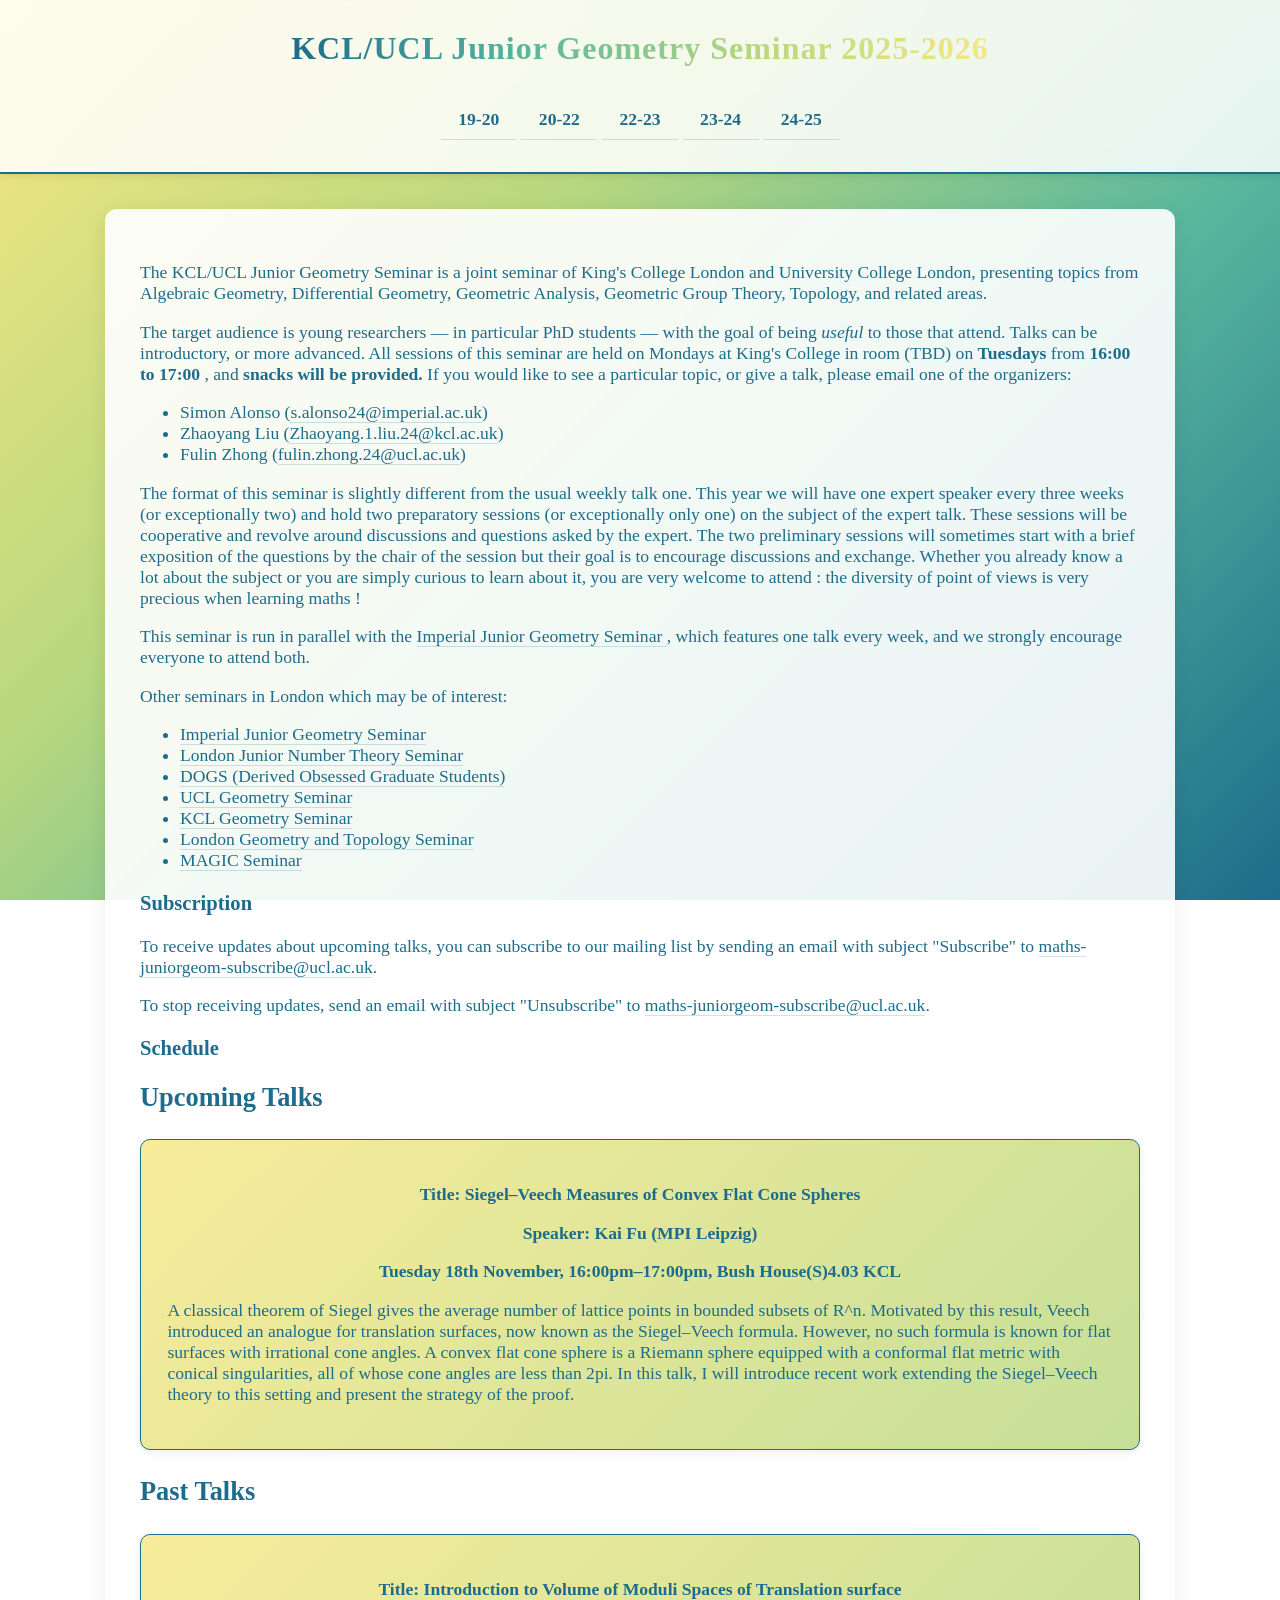
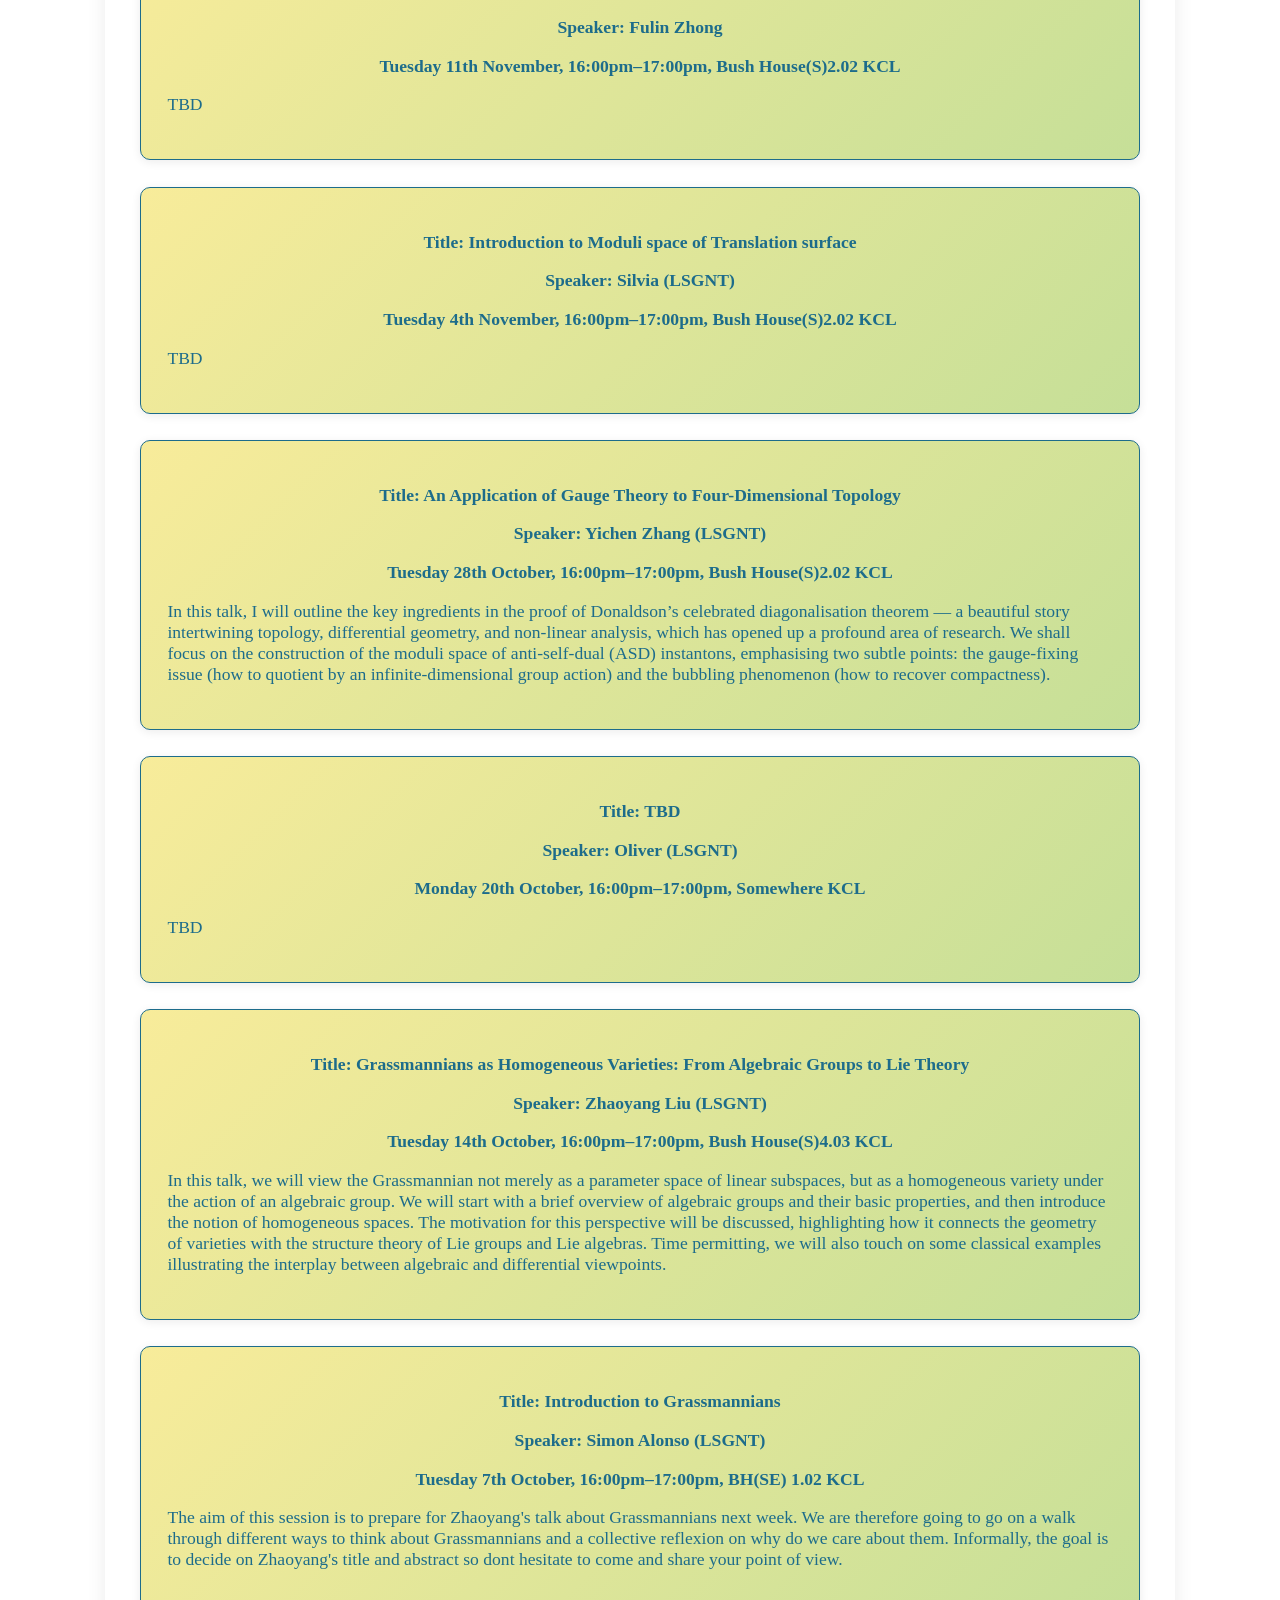
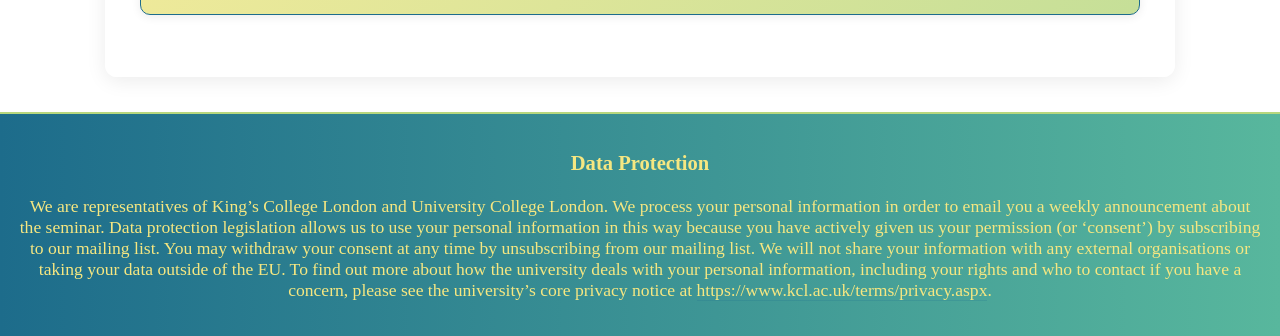
==== index.html @ ece6ecf5 "Update index.html" ====
<!DOCTYPE html>
<html>
<head>
  <title>KCL/UCL Junior Geometry Seminar 2025-2026</title>
  <meta charset="utf-8">
  <meta name="viewport" content="width=device-width, initial-scale=1">

  <!-- SEO 关键字 -->
  <meta name="description" content="The KCL/UCL Junior Geometry Seminar 2025-2026 is a joint seminar in London focusing on Algebraic Geometry, Differential Geometry, Geometric Analysis, Group Theory, and Topology.">
  <meta name="keywords" content="KCL,UCL,Junior Geometry Seminar,London,Algebraic Geometry,Differential Geometry,Topology,Mathematics,PhD,2025,2026">
  <meta name="author" content="KCL and UCL Junior Geometry Seminar Organizers">

  <link rel="stylesheet" href="style.css?v=8">
</head>

<head>
    <!-- Google 网站验证 -->
    <meta name="google-site-verification" content="J1nhOkC9DAqdv5bhH0oC-jW_ufuBzz7NP8q1tzEpN80" />

    <!-- 网页标题 -->
    <title>KCL/UCL Junior Geometry</title>

    <!-- 网页编码和适配设置 -->
    <meta charset="utf-8">
    <meta name="viewport" content="width=device-width, initial-scale=1">

    <!-- 样式文件 -->
    <link rel="stylesheet" href="style.css?v=8">
</head>

<body>
    <!-- 顶部导航栏 -->
    <div class="header-bar">
        <!-- 标题 -->
        <div class="header-bar-left">
            <h1>KCL/UCL Junior Geometry Seminar 2025-2026</h1>
        </div>

        <!-- 顶部菜单 -->
        <nav class="header-bar-right">
            <ul>
                <li><a href="archived/archive19_20.html">19-20</a></li>
                <li><a href="archived/archive20_21.html">20-22</a></li>
                <li><a href="archived/archive22_23.html">22-23</a></li>
                <li><a href="archived/archive23_24/index.html">23-24</a></li>
                <li><a href="https://ucl-junior-geometry.github.io/">24-25</a></li>
            </ul>
        </nav>
    </div>

    <!-- 主体内容 -->
    <div class="main-content">

        <!-- 介绍文字 -->
        <p>The KCL/UCL Junior Geometry Seminar is a joint seminar of King's
        College London and University College London, presenting topics from
        Algebraic Geometry, Differential Geometry, Geometric Analysis, Geometric
        Group Theory, Topology, and related areas.</p>
        
        <p>The target audience is young researchers — in particular PhD
        students — with the goal of being <i>useful</i> to those that attend.
        Talks can be introductory, or more advanced. 
        All sessions of this seminar are held on Mondays at King's College in room (TBD) 
        on <b>Tuesdays</b> from <b>16:00 to 17:00 </b> , and <b>snacks will be provided.</b>
        If you would like to see a particular topic, or
        give a talk, please email one of the organizers:</p>
        
        <!-- 组织者联系方式 -->
        <ul>
            <li>Simon Alonso
                (<a href="mailto:s.alonso24@imperial.ac.uk">s.alonso24@imperial.ac.uk</a>)</li>
            <li>Zhaoyang Liu
                (<a href="mailto:Zhaoyang.1.liu.24@kcl.ac.uk">Zhaoyang.1.liu.24@kcl.ac.uk</a>)</li>
            <li>Fulin Zhong
                (<a href="mailto:fulin.zhong.24@ucl.ac.uk">fulin.zhong.24@ucl.ac.uk</a>)</li>
        </ul>
        
        <!-- Seminar 格式介绍 -->
        <p>
            The format of this seminar is slightly different from the usual weekly talk one. 
            This year we will have one expert speaker every three weeks (or exceptionally two) 
            and hold two preparatory sessions (or exceptionally only one) on the subject of the expert talk.
            These sessions will be cooperative and revolve around discussions and questions asked by the expert. 
            The two preliminary sessions will sometimes start with a brief exposition of the questions by the chair of the session 
            but their goal is to encourage discussions and exchange. 
            Whether you already know a lot about the subject or you are simply curious to learn about it, 
            you are very welcome to attend : the diversity of point of views is very precious when learning maths !
        </p>
        
        <!-- 与 Imperial JGS 平行举办 -->
        <p>
            This seminar is run in parallel with the 
            <a href="https://www.imperial.ac.uk/geometry/seminars/junior-geometry-seminar" target="_blank">
                Imperial Junior Geometry Seminar
            </a>, which features one talk every week, 
            and we strongly encourage everyone to attend both.
        </p>

        <!-- 伦敦其他相关 seminar 列表 -->
        <p>Other seminars in London which may be of interest:</p>
        <ul>
            <li><a href="https://www.imperial.ac.uk/geometry/seminars/junior-geometry-seminar" target="_blank">
                Imperial Junior Geometry Seminar</a></li>
            <li><a href="https://sites.google.com/view/juniornumbertheory2425/home" target="_blank">
                London Junior Number Theory Seminar</a></li>
            <li><a href="https://dogs-seminar.github.io/" target="_blank">
                DOGS (Derived Obsessed Graduate Students)</a></li>
            <li><a href="https://www.homepages.ucl.ac.uk/~ucahoan/geometry.html" target="_blank">
                UCL Geometry Seminar</a></li>
            <li><a href="https://kcl-geometry-seminar.github.io/" target="_blank">
                KCL Geometry Seminar</a></li>
            <li><a href="http://geometry.ma.ic.ac.uk/seminar/" target="_blank">
                London Geometry and Topology Seminar</a></li>
            <li><a href="https://www.imperial.ac.uk/geometry/seminars/magic-seminar/" target="_blank">
                MAGIC Seminar</a></li>
        </ul>

        <!-- 订阅功能 -->
        <h3>Subscription</h3>
        <p>To receive updates about upcoming talks, you can subscribe to our
        mailing list by sending an email with subject "Subscribe" to
        <a href="mailto:maths-juniorgeom-subscribe@ucl.ac.uk">maths-juniorgeom-subscribe@ucl.ac.uk</a>.</p>

        <p>To stop receiving updates, send an email with subject "Unsubscribe"
        to <a href="mailto:maths-juniorgeom-subscribe@ucl.ac.uk">maths-juniorgeom-subscribe@ucl.ac.uk</a>.</p>

        <!-- 讲座安排 -->
        <h3>Schedule</h3>

        <h2>Upcoming Talks</h2>
        <ul class="schedule-list">
           <li>
                <p class="schedule-info">Title: Siegel–Veech Measures of Convex Flat Cone Spheres </p>
                <p class="schedule-info">Speaker: Kai Fu  (MPI Leipzig)</p>
                <p class="schedule-info">Tuesday 18th November, 16:00pm–17:00pm,
                    Bush House(S)4.03 KCL</p>
                <p class="schedule-abstract">A classical theorem of Siegel gives the average number of lattice points in bounded subsets of R^n. Motivated by this result, Veech introduced an analogue for translation surfaces, now known as the Siegel–Veech formula. However, no such formula is known for flat surfaces with irrational cone angles.
A convex flat cone sphere is a Riemann sphere equipped with a conformal flat metric with conical singularities, all of whose cone angles are less than 2pi. In this talk, I will introduce recent work extending the Siegel–Veech theory to this setting and present the strategy of the proof.</p>
            </li>
        </ul>

        <h2>Past Talks</h2>
        <ul class="schedule-list">
          <li>
                <p class="schedule-info">Title: Introduction to Volume of Moduli Spaces of Translation surface </p>
                <p class="schedule-info">Speaker: Fulin Zhong  </p>
                <p class="schedule-info">Tuesday 11th November, 16:00pm–17:00pm,
                    Bush House(S)2.02 KCL</p>
                <p class="schedule-abstract">TBD</p>
            </li>
           <li>
                <p class="schedule-info">Title: Introduction to Moduli space of Translation surface </p>
                <p class="schedule-info">Speaker: Silvia  (LSGNT)</p>
                <p class="schedule-info">Tuesday 4th November, 16:00pm–17:00pm,
                    Bush House(S)2.02 KCL</p>
                <p class="schedule-abstract">TBD</p>
            </li>
            <li>
                <p class="schedule-info">Title: An Application of Gauge Theory to Four-Dimensional Topology </p>
                <p class="schedule-info">Speaker: Yichen Zhang  (LSGNT)</p>
                <p class="schedule-info">Tuesday 28th October, 16:00pm–17:00pm,
                    Bush House(S)2.02 KCL</p>
                <p class="schedule-abstract">In this talk, I will outline the key ingredients in the proof of Donaldson’s celebrated diagonalisation theorem — a beautiful story intertwining topology, differential geometry, and non-linear analysis, which has opened up a profound area of research. We shall focus on the construction of the moduli space of anti-self-dual (ASD) instantons, emphasising two subtle points: the gauge-fixing issue (how to quotient by an infinite-dimensional group action) and the bubbling phenomenon (how to recover compactness).
</p>
            </li>
          <li>
                <p class="schedule-info">Title: TBD </p>
                <p class="schedule-info">Speaker: Oliver  (LSGNT)</p>
                <p class="schedule-info">Monday 20th October, 16:00pm–17:00pm,
                    Somewhere KCL</p>
                <p class="schedule-abstract">TBD</p>
            </li>
            <li>
                <p class="schedule-info">Title: Grassmannians as Homogeneous Varieties: From Algebraic Groups to Lie Theory </p>
                <p class="schedule-info">Speaker: Zhaoyang Liu  (LSGNT)</p>
                <p class="schedule-info">Tuesday 14th October, 16:00pm–17:00pm,
                    Bush House(S)4.03 KCL</p>
                <p class="schedule-abstract">In this talk, we will view the Grassmannian not merely as a parameter space of linear subspaces, but as a homogeneous variety under the action of an algebraic group.
We will start with a brief overview of algebraic groups and their basic properties, and then introduce the notion of homogeneous spaces.
The motivation for this perspective will be discussed, highlighting how it connects the geometry of varieties with the structure theory of Lie groups and Lie algebras.
Time permitting, we will also touch on some classical examples illustrating the interplay between algebraic and differential viewpoints.</p>
            </li>
          <li>
                <p class="schedule-info">Title: Introduction to Grassmannians</p>
                <p class="schedule-info">Speaker: Simon Alonso  (LSGNT)</p>
                <p class="schedule-info">Tuesday 7th October, 16:00pm–17:00pm,
                    BH(SE) 1.02 KCL</p>
                <p class="schedule-abstract">The aim of this session is to prepare for Zhaoyang's talk about Grassmannians next week. We are therefore going to go on a walk through different ways to think about Grassmannians and a collective reflexion on why do we care about them. Informally, the goal is to decide on Zhaoyang's title and abstract so dont hesitate to come and share your point of view. </p>
            </li>
        </ul>
    </div>

    <!-- 页脚：数据保护说明 -->
    <footer>
        <div class="footer-content">
            <h3>Data Protection</h3>
            <p>We are representatives of King’s College London and University
            College London. We process your personal information in order to email
            you a weekly announcement about the seminar. Data protection legislation
            allows us to use your personal information in this way because you have
            actively given us your permission (or ‘consent’) by subscribing to our
            mailing list. You may withdraw your consent at any time by
            unsubscribing from our mailing list. We will not share your information
            with any external organisations or taking your data outside of the EU.
            To find out more about how the university deals with your personal
            information, including your rights and who to contact if you have a
            concern, please see the university’s core privacy notice at
            <a href="https://www.kcl.ac.uk/terms/privacy.aspx">https://www.kcl.ac.uk/terms/privacy.aspx</a>.</p>
        </div>
    </footer>
</body>
</html>
---- style.css ----
/* 全局 */
body {
    margin: 0;
    color: #1d6c8b; /* 深蓝文字 */
    background: linear-gradient(135deg, #f6e781 0%, #b7d77e 35%, #58b79d 65%, #1d6c8b 100%);
    font-size: 1.1rem;
    font-family: "Helvetica Neue", "Segoe UI", "Georgia", serif;

    background-attachment: fixed; /* 固定渐变背景，像艺术画布 */
}

/* 链接：深蓝 → 青绿 hover */
a {
    color: #1d6c8b;
    text-decoration: none;  
    border-bottom: 1px solid rgba(29,108,139,0.2); /* 默认淡淡的下划线 */
    transition: color 0.3s ease, border-bottom-color 0.3s ease;
}

a:hover {
    color: #58b79d;
    border-bottom-color: #58b79d; /* hover 时变成明显的青绿色 */
}

a:active {
    color: #f6e781;
    border-bottom-color: #f6e781; /* 点击时金黄色 */
}


/* 顶部导航栏 */
.header-bar {
    background: rgba(255, 255, 255, 0.85);
    backdrop-filter: blur(10px);
    border-bottom: 2px solid #1d6c8b;
    padding: 0.8em 1em;
    box-shadow: 0 2px 8px rgba(0,0,0,0.08);

    display: flex;
    flex-direction: column;  /* 纵向排列 */
    align-items: center;     /* 居中 */
}


.header-bar-left h1 {
    font-family: "Garamond", "Georgia", serif;
    font-size: 2rem;
    font-weight: 700;
    margin: 0.5em 0;
    background: linear-gradient(90deg, #1d6c8b, #58b79d, #b7d77e, #f6e781);
    -webkit-background-clip: text;
    -webkit-text-fill-color: transparent;
    text-align: center;
    letter-spacing: 1px;
}

/* 顶部菜单 */
.header-bar-right > ul {
    text-align: center;
    padding-left: 0;
    margin: 1em;
}

.header-bar-right > ul > li {
    display: inline-block;
}

.header-bar-right > ul > li > a {
    font-size: 1.1rem;
    font-weight: 600;
    display: inline-block;
    padding: 0.5em 1em;
    color: #1d6c8b;
    transition: all 0.3s ease;
}

.header-bar-right > ul > li > a:hover {
    color: #58b79d;
    transform: translateY(-2px);
}

.header-bar-right > ul > li > a:active {
    color: #f6e781;
}

/* 主体内容 */
.main-content {
    padding: 2em;
    background: rgba(255, 255, 255, 0.9);
    border-radius: 12px;
    box-shadow: 0 4px 20px rgba(0,0,0,0.08);
    max-width: 1000px;
    margin: 2em auto;
}

.main-content h2, .main-content h3 {
    color: #1d6c8b;
    font-family: "Garamond", "Georgia", serif;
}

/* 日程列表 */
.schedule-list {
    padding: 0;
}

.schedule-list li {
    list-style: none;
    background: linear-gradient(135deg, #f6e781cc, #b7d77ecc);
    border: 1px solid #1d6c8b;
    border-radius: 10px;
    padding: 1.5em;
    margin: 1.5em 0;
    box-shadow: 0 2px 10px rgba(0,0,0,0.08);
    transition: transform 0.25s ease, box-shadow 0.25s ease;
}

.schedule-list li:hover {
    transform: translateY(-4px);
    box-shadow: 0 4px 20px rgba(0,0,0,0.15);
}

.schedule-info {
    margin-bottom: 0.6em;
    text-align: center;
    font-weight: bold;
    color: #1d6c8b;
}

/* 页脚 */
footer {
    background: linear-gradient(90deg, #1d6c8b, #58b79d);
    color: #f6e781;
    border-top: 2px solid #b7d77e;
    padding: 1em;
    margin-top: 2em;
    text-align: center;
}

footer a {
    color: #f6e781;
}

footer a:hover {
    color: #b7d77e;
}
---- style.css ----
/* 全局 */
body {
    margin: 0;
    color: #1d6c8b; /* 深蓝文字 */
    background: linear-gradient(135deg, #f6e781 0%, #b7d77e 35%, #58b79d 65%, #1d6c8b 100%);
    font-size: 1.1rem;
    font-family: "Helvetica Neue", "Segoe UI", "Georgia", serif;

    background-attachment: fixed; /* 固定渐变背景，像艺术画布 */
}

/* 链接：深蓝 → 青绿 hover */
a {
    color: #1d6c8b;
    text-decoration: none;  
    border-bottom: 1px solid rgba(29,108,139,0.2); /* 默认淡淡的下划线 */
    transition: color 0.3s ease, border-bottom-color 0.3s ease;
}

a:hover {
    color: #58b79d;
    border-bottom-color: #58b79d; /* hover 时变成明显的青绿色 */
}

a:active {
    color: #f6e781;
    border-bottom-color: #f6e781; /* 点击时金黄色 */
}


/* 顶部导航栏 */
.header-bar {
    background: rgba(255, 255, 255, 0.85);
    backdrop-filter: blur(10px);
    border-bottom: 2px solid #1d6c8b;
    padding: 0.8em 1em;
    box-shadow: 0 2px 8px rgba(0,0,0,0.08);

    display: flex;
    flex-direction: column;  /* 纵向排列 */
    align-items: center;     /* 居中 */
}


.header-bar-left h1 {
    font-family: "Garamond", "Georgia", serif;
    font-size: 2rem;
    font-weight: 700;
    margin: 0.5em 0;
    background: linear-gradient(90deg, #1d6c8b, #58b79d, #b7d77e, #f6e781);
    -webkit-background-clip: text;
    -webkit-text-fill-color: transparent;
    text-align: center;
    letter-spacing: 1px;
}

/* 顶部菜单 */
.header-bar-right > ul {
    text-align: center;
    padding-left: 0;
    margin: 1em;
}

.header-bar-right > ul > li {
    display: inline-block;
}

.header-bar-right > ul > li > a {
    font-size: 1.1rem;
    font-weight: 600;
    display: inline-block;
    padding: 0.5em 1em;
    color: #1d6c8b;
    transition: all 0.3s ease;
}

.header-bar-right > ul > li > a:hover {
    color: #58b79d;
    transform: translateY(-2px);
}

.header-bar-right > ul > li > a:active {
    color: #f6e781;
}

/* 主体内容 */
.main-content {
    padding: 2em;
    background: rgba(255, 255, 255, 0.9);
    border-radius: 12px;
    box-shadow: 0 4px 20px rgba(0,0,0,0.08);
    max-width: 1000px;
    margin: 2em auto;
}

.main-content h2, .main-content h3 {
    color: #1d6c8b;
    font-family: "Garamond", "Georgia", serif;
}

/* 日程列表 */
.schedule-list {
    padding: 0;
}

.schedule-list li {
    list-style: none;
    background: linear-gradient(135deg, #f6e781cc, #b7d77ecc);
    border: 1px solid #1d6c8b;
    border-radius: 10px;
    padding: 1.5em;
    margin: 1.5em 0;
    box-shadow: 0 2px 10px rgba(0,0,0,0.08);
    transition: transform 0.25s ease, box-shadow 0.25s ease;
}

.schedule-list li:hover {
    transform: translateY(-4px);
    box-shadow: 0 4px 20px rgba(0,0,0,0.15);
}

.schedule-info {
    margin-bottom: 0.6em;
    text-align: center;
    font-weight: bold;
    color: #1d6c8b;
}

/* 页脚 */
footer {
    background: linear-gradient(90deg, #1d6c8b, #58b79d);
    color: #f6e781;
    border-top: 2px solid #b7d77e;
    padding: 1em;
    margin-top: 2em;
    text-align: center;
}

footer a {
    color: #f6e781;
}

footer a:hover {
    color: #b7d77e;
}
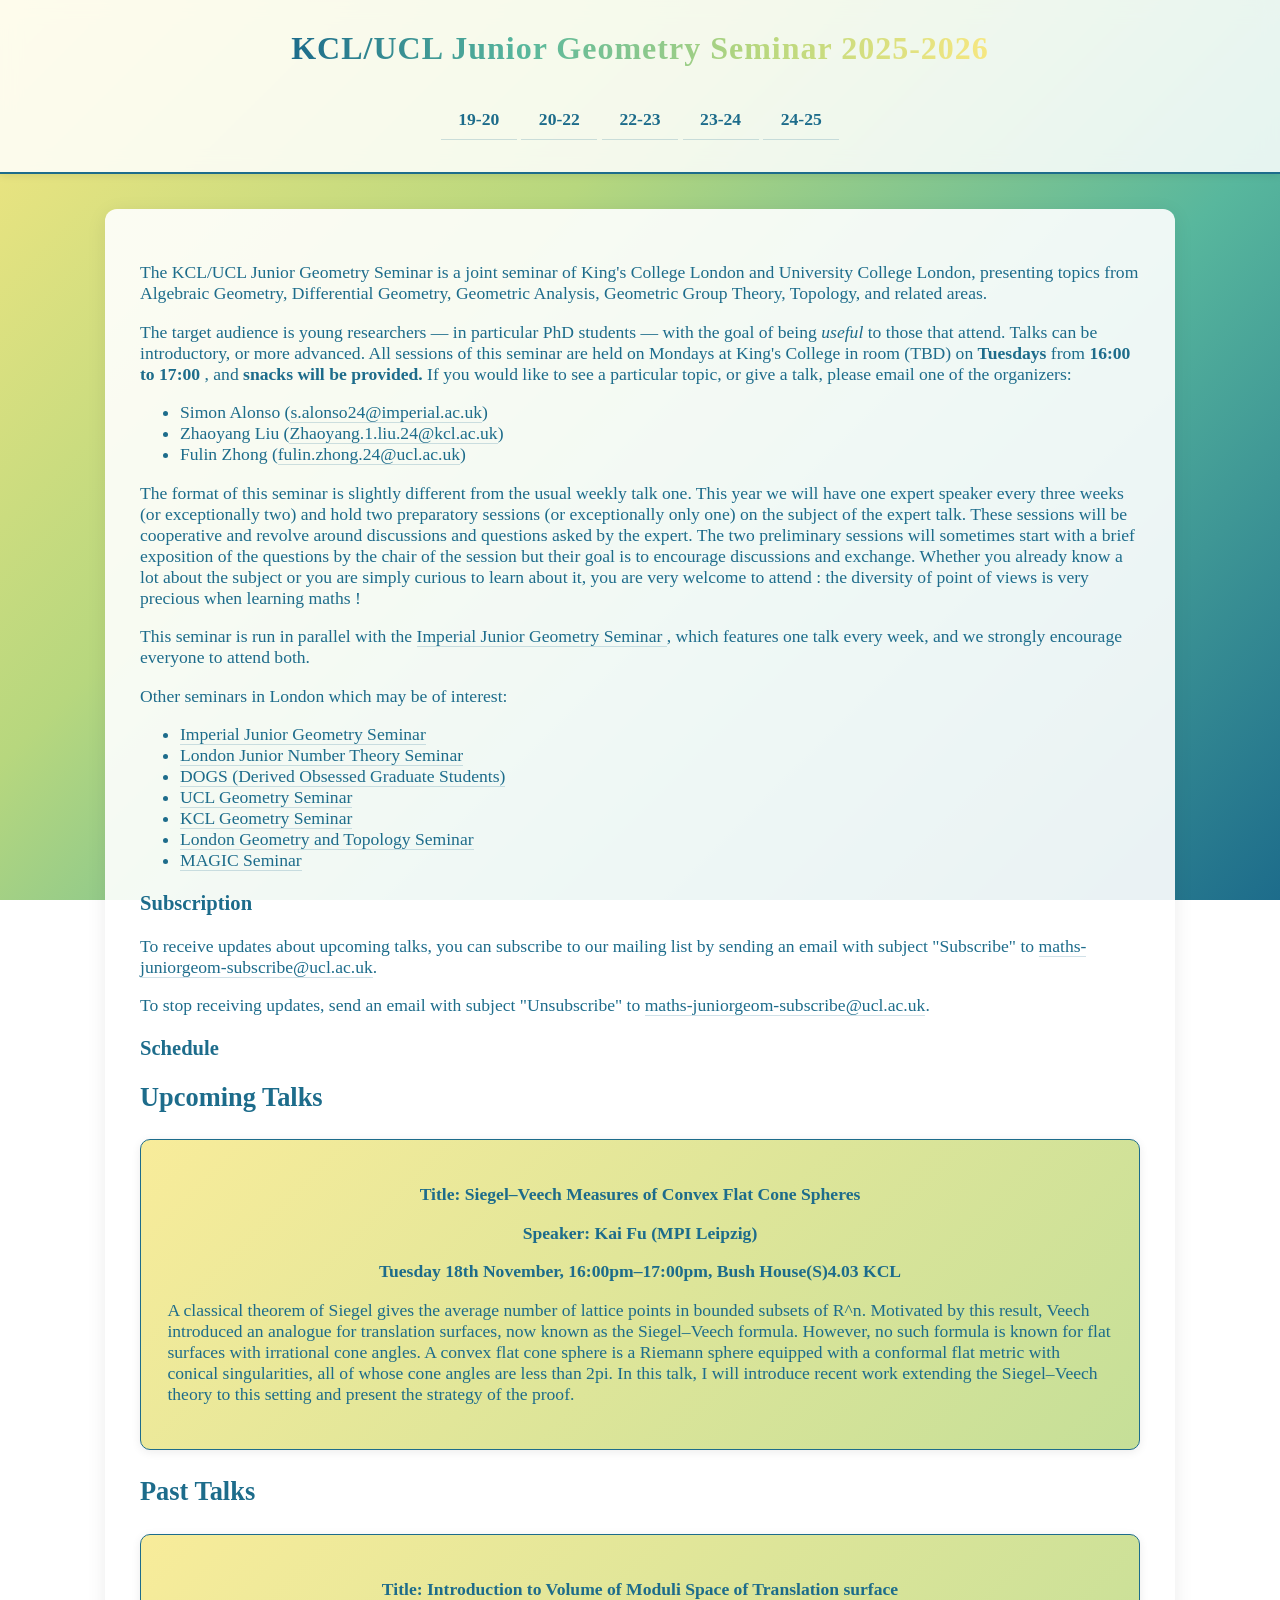
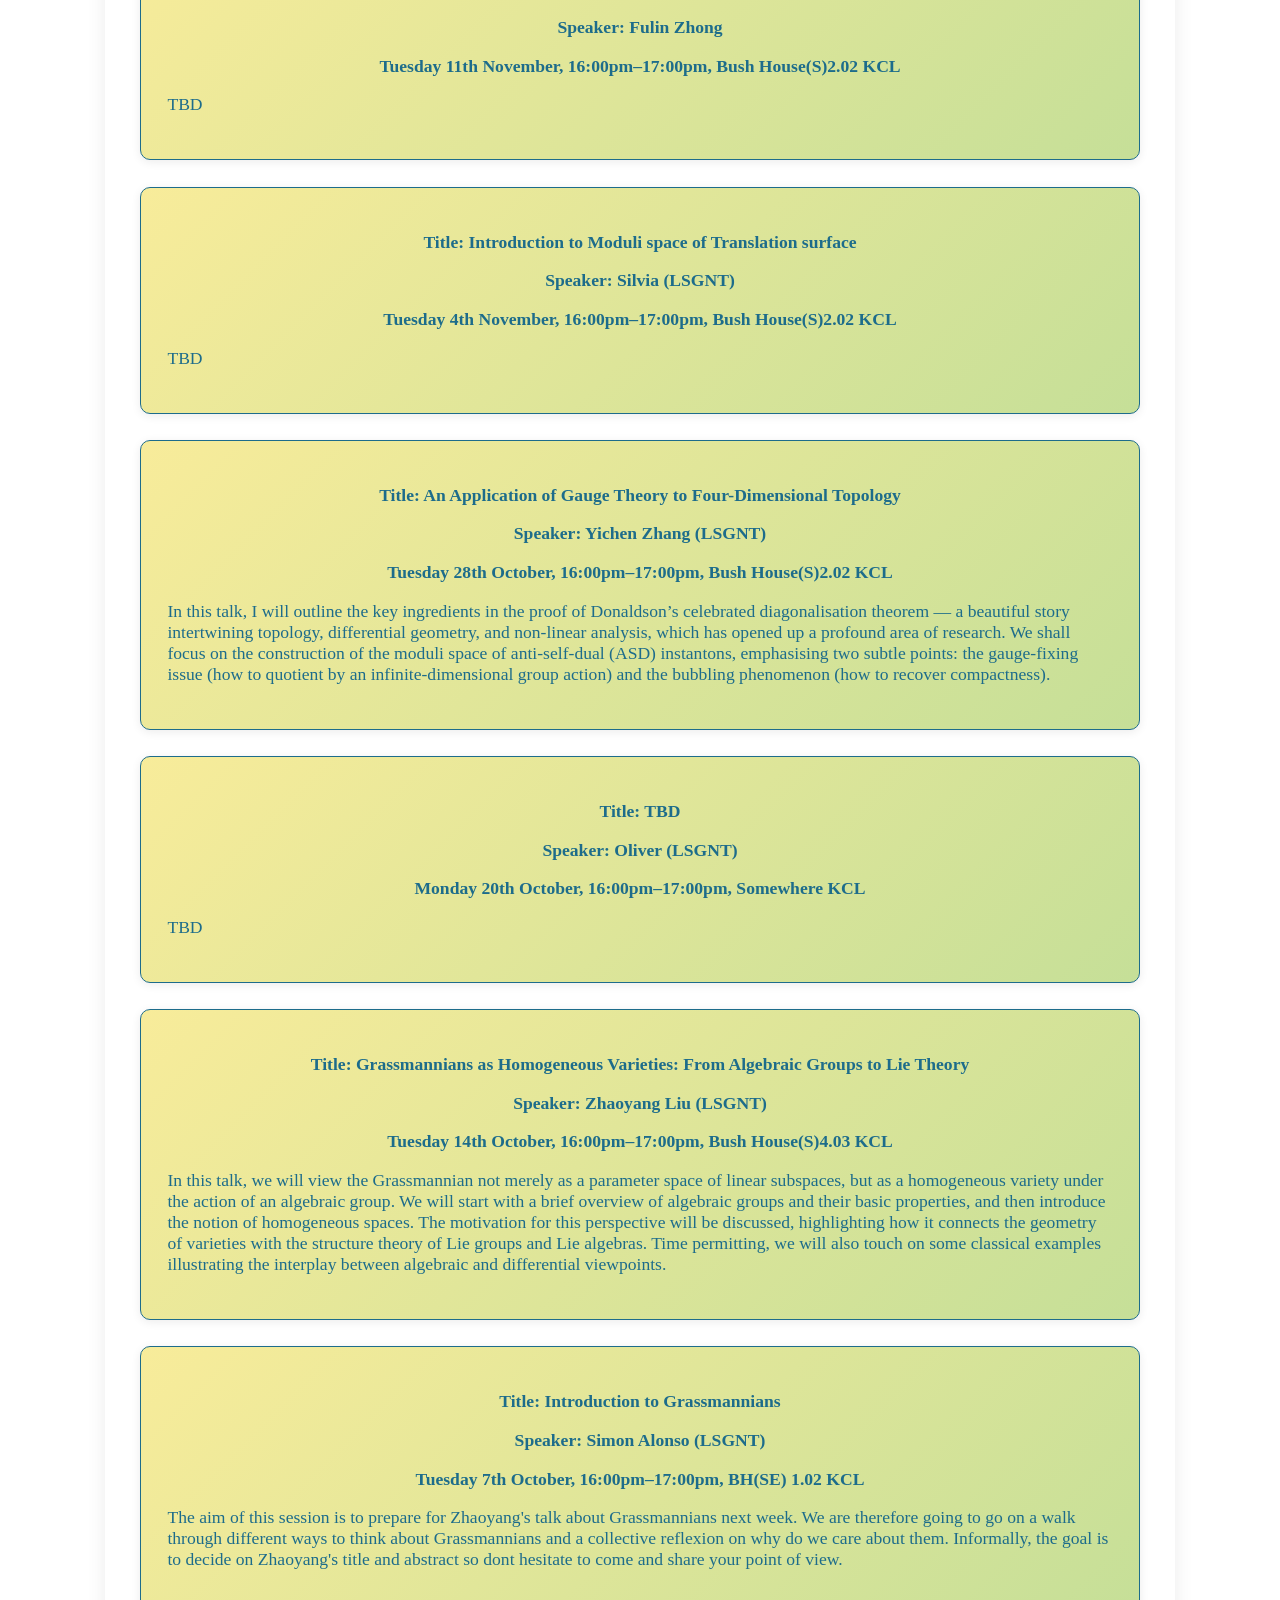
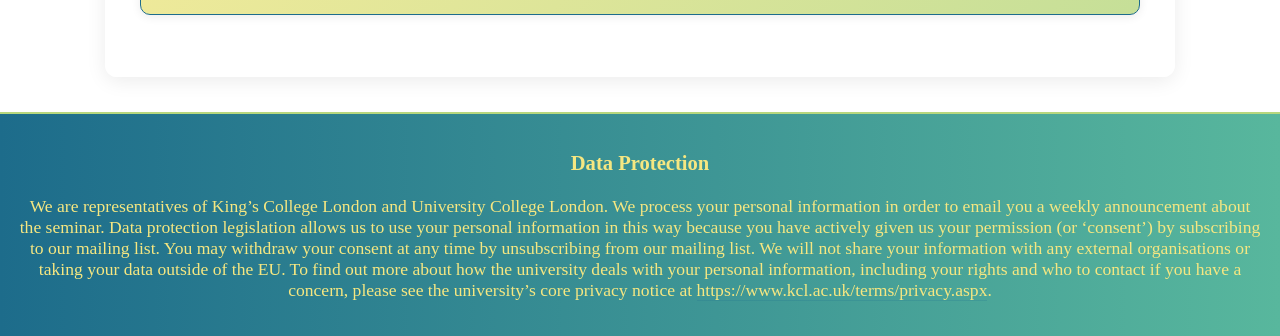
==== commit eb458782: "Update index.html" ====
--- a/index.html
+++ b/index.html
@@ -142,7 +142,7 @@
         <h2>Past Talks</h2>
         <ul class="schedule-list">
           <li>
-                <p class="schedule-info">Title: Introduction to Volume of Moduli Spaces of Translation surface </p>
+                <p class="schedule-info">Title: Introduction to Volume of Moduli Space of Translation surface </p>
                 <p class="schedule-info">Speaker: Fulin Zhong  </p>
                 <p class="schedule-info">Tuesday 11th November, 16:00pm–17:00pm,
                     Bush House(S)2.02 KCL</p>
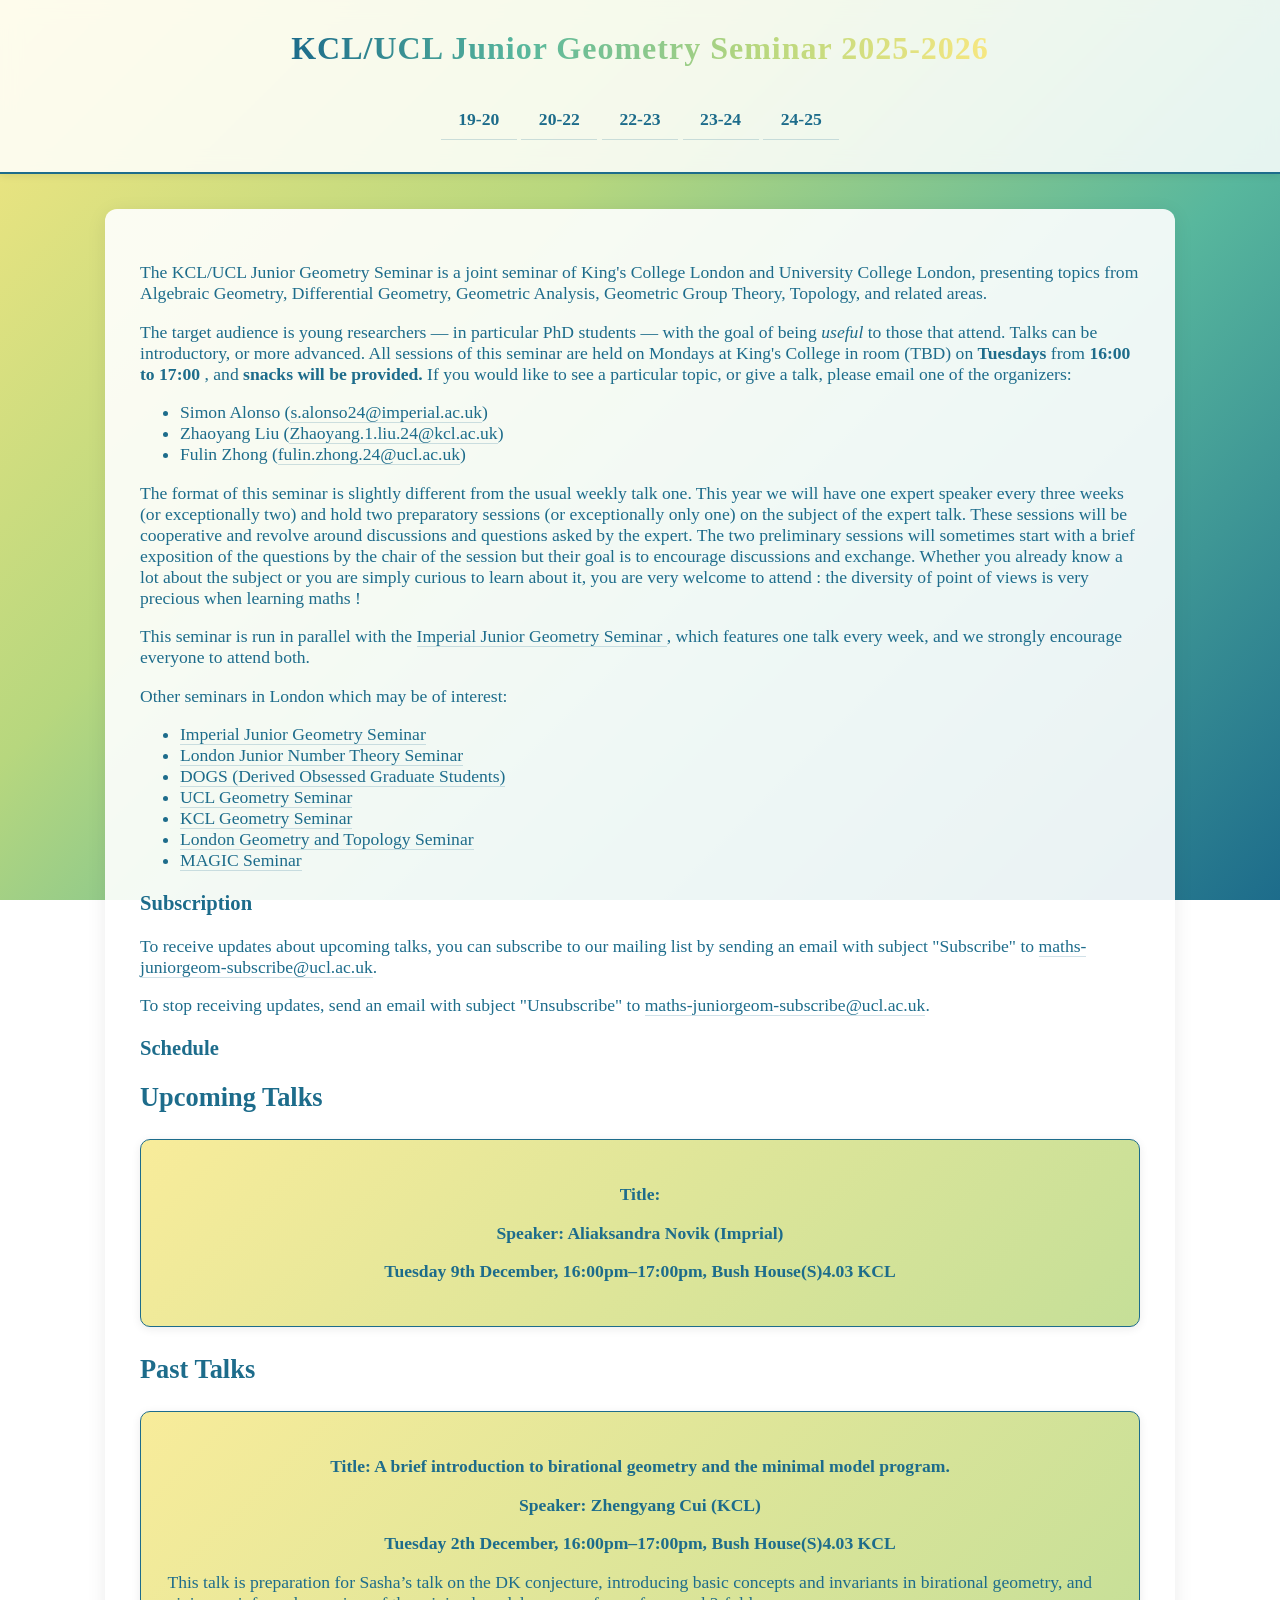
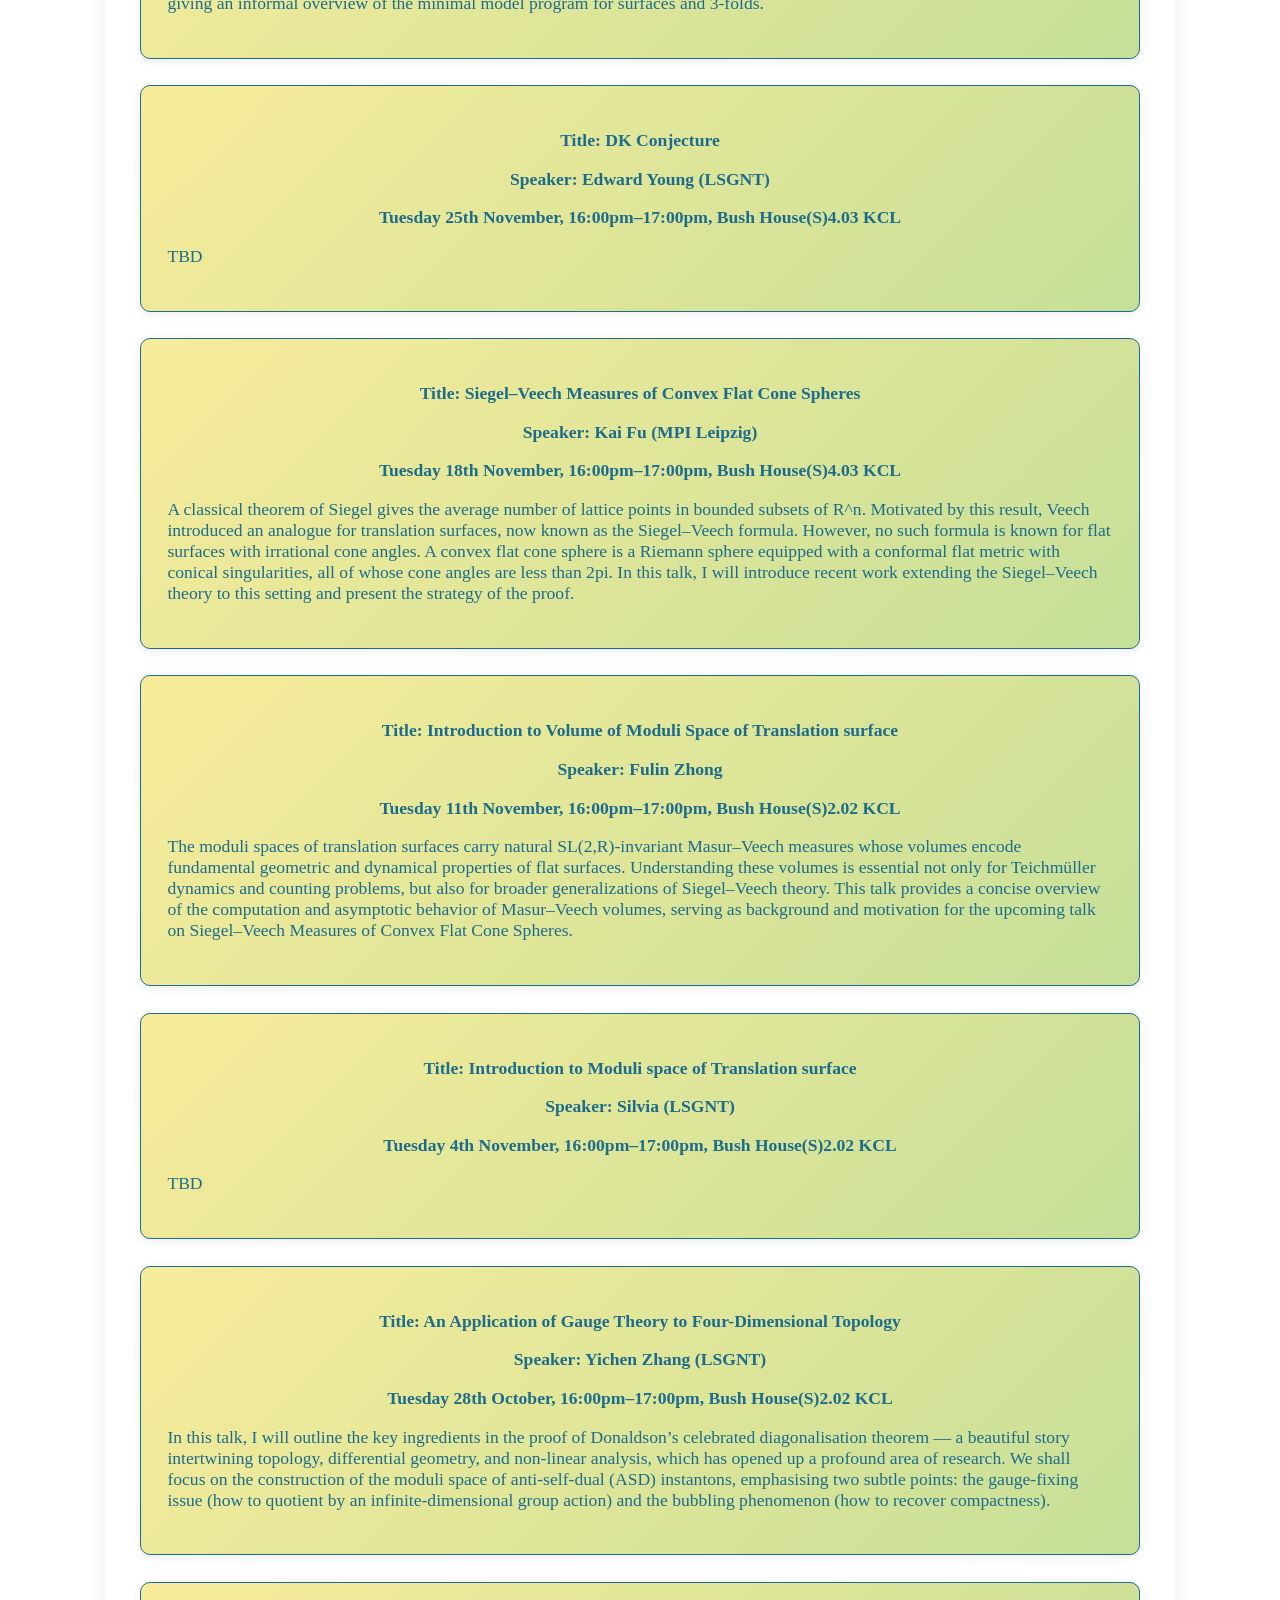
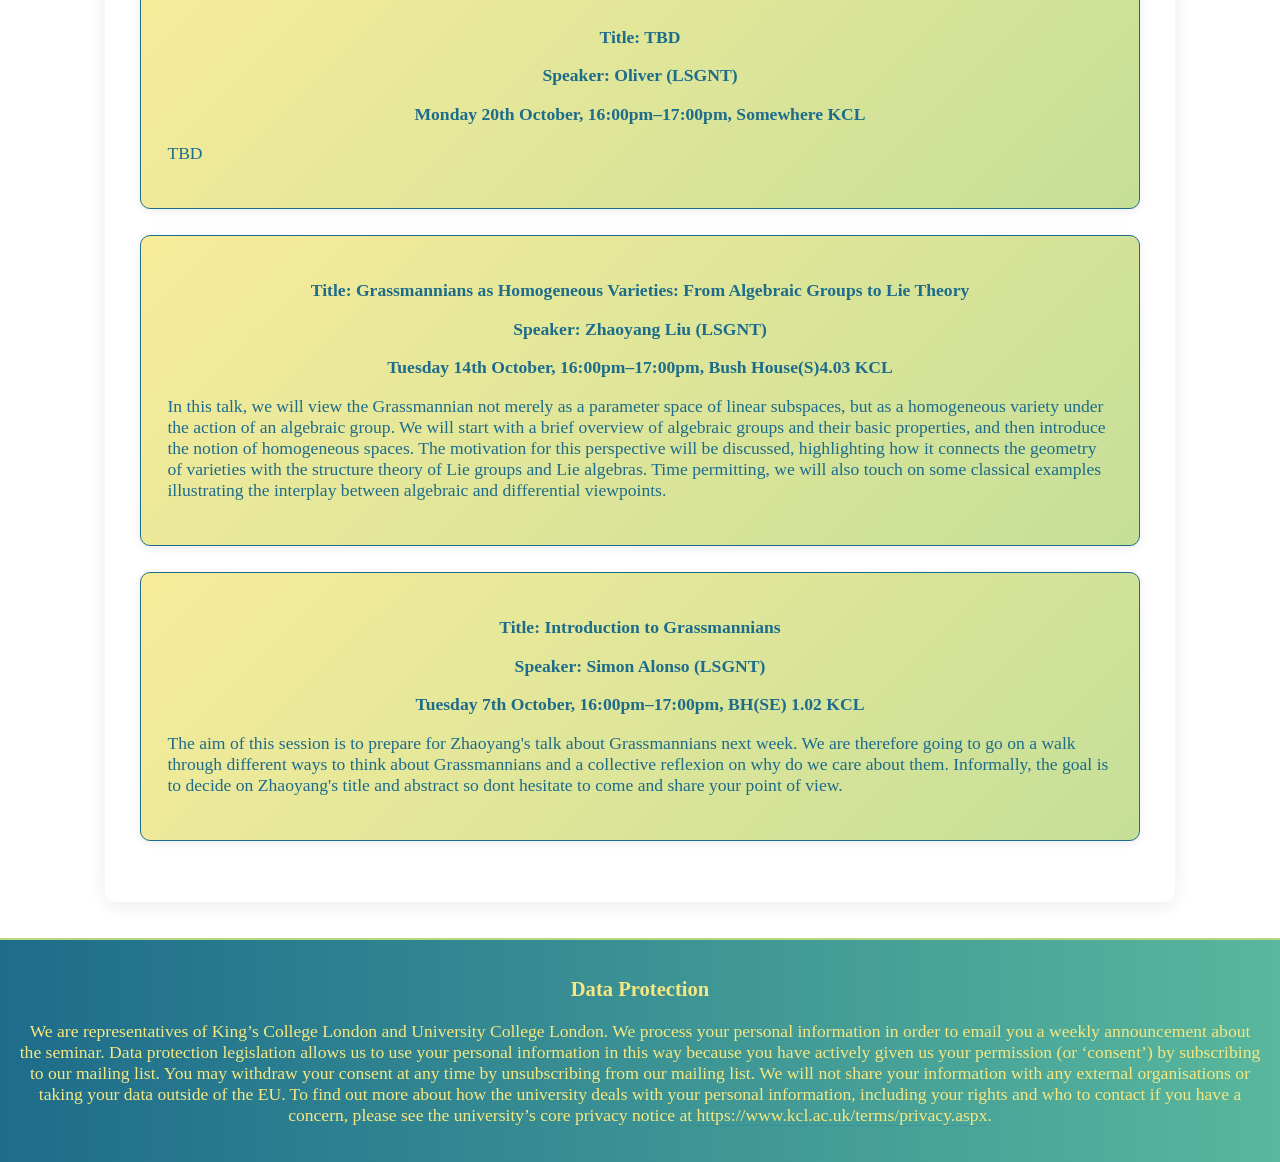
==== commit 5915d3aa: "Update index.html" ====
--- a/index.html
+++ b/index.html
@@ -130,6 +130,32 @@
         <h2>Upcoming Talks</h2>
         <ul class="schedule-list">
            <li>
+                <p class="schedule-info">Title: </p>
+                <p class="schedule-info">Speaker: Aliaksandra Novik  (Imprial)</p>
+                <p class="schedule-info">Tuesday 9th December, 16:00pm–17:00pm,
+                    Bush House(S)4.03 KCL</p>
+                <p class="schedule-abstract">
+           </li>
+        </ul>
+
+        <h2>Past Talks</h2>
+        <ul class="schedule-list">
+          <li>
+                <p class="schedule-info">Title: A brief introduction to birational geometry and the minimal model program. </p>
+                <p class="schedule-info">Speaker: Zhengyang Cui  (KCL)</p>
+                <p class="schedule-info">Tuesday 2th December, 16:00pm–17:00pm,
+                    Bush House(S)4.03 KCL</p>
+                <p class="schedule-abstract">This talk is preparation for Sasha’s talk on the DK conjecture, introducing basic concepts and invariants in birational geometry, and giving an informal overview of the minimal model program for surfaces and 3-folds.
+          </li>
+          <li>
+                <p class="schedule-info">Title: DK Conjecture </p>
+                <p class="schedule-info">Speaker:  Edward Young (LSGNT)</p>
+                <p class="schedule-info">Tuesday 25th November, 16:00pm–17:00pm,
+                    Bush House(S)4.03 KCL</p>
+                <p class="schedule-abstract">
+                  TBD
+          </li>
+          <li>
                 <p class="schedule-info">Title: Siegel–Veech Measures of Convex Flat Cone Spheres </p>
                 <p class="schedule-info">Speaker: Kai Fu  (MPI Leipzig)</p>
                 <p class="schedule-info">Tuesday 18th November, 16:00pm–17:00pm,
@@ -137,17 +163,18 @@
                 <p class="schedule-abstract">A classical theorem of Siegel gives the average number of lattice points in bounded subsets of R^n. Motivated by this result, Veech introduced an analogue for translation surfaces, now known as the Siegel–Veech formula. However, no such formula is known for flat surfaces with irrational cone angles.
 A convex flat cone sphere is a Riemann sphere equipped with a conformal flat metric with conical singularities, all of whose cone angles are less than 2pi. In this talk, I will introduce recent work extending the Siegel–Veech theory to this setting and present the strategy of the proof.</p>
             </li>
-        </ul>
-
-        <h2>Past Talks</h2>
-        <ul class="schedule-list">
-          <li>
-                <p class="schedule-info">Title: Introduction to Volume of Moduli Space of Translation surface </p>
-                <p class="schedule-info">Speaker: Fulin Zhong  </p>
-                <p class="schedule-info">Tuesday 11th November, 16:00pm–17:00pm,
-                    Bush House(S)2.02 KCL</p>
-                <p class="schedule-abstract">TBD</p>
-            </li>
+         <li>
+    <p class="schedule-info">Title: Introduction to Volume of Moduli Space of Translation surface</p>
+    <p class="schedule-info">Speaker: Fulin Zhong</p>
+    <p class="schedule-info">Tuesday 11th November, 16:00pm–17:00pm,
+        Bush House(S)2.02 KCL</p>
+    <p class="schedule-abstract">
+        The moduli spaces of translation surfaces carry natural SL(2,R)-invariant Masur–Veech measures whose volumes encode fundamental geometric and dynamical properties of flat surfaces. 
+      Understanding these volumes is essential not only for Teichmüller dynamics and counting problems, but also for broader generalizations of Siegel–Veech theory. 
+      This talk provides a concise overview of the computation and asymptotic behavior of Masur–Veech volumes, serving as background and motivation for the upcoming talk on Siegel–Veech Measures of Convex Flat Cone Spheres.
+    </p>
+</li>
+
            <li>
                 <p class="schedule-info">Title: Introduction to Moduli space of Translation surface </p>
                 <p class="schedule-info">Speaker: Silvia  (LSGNT)</p>
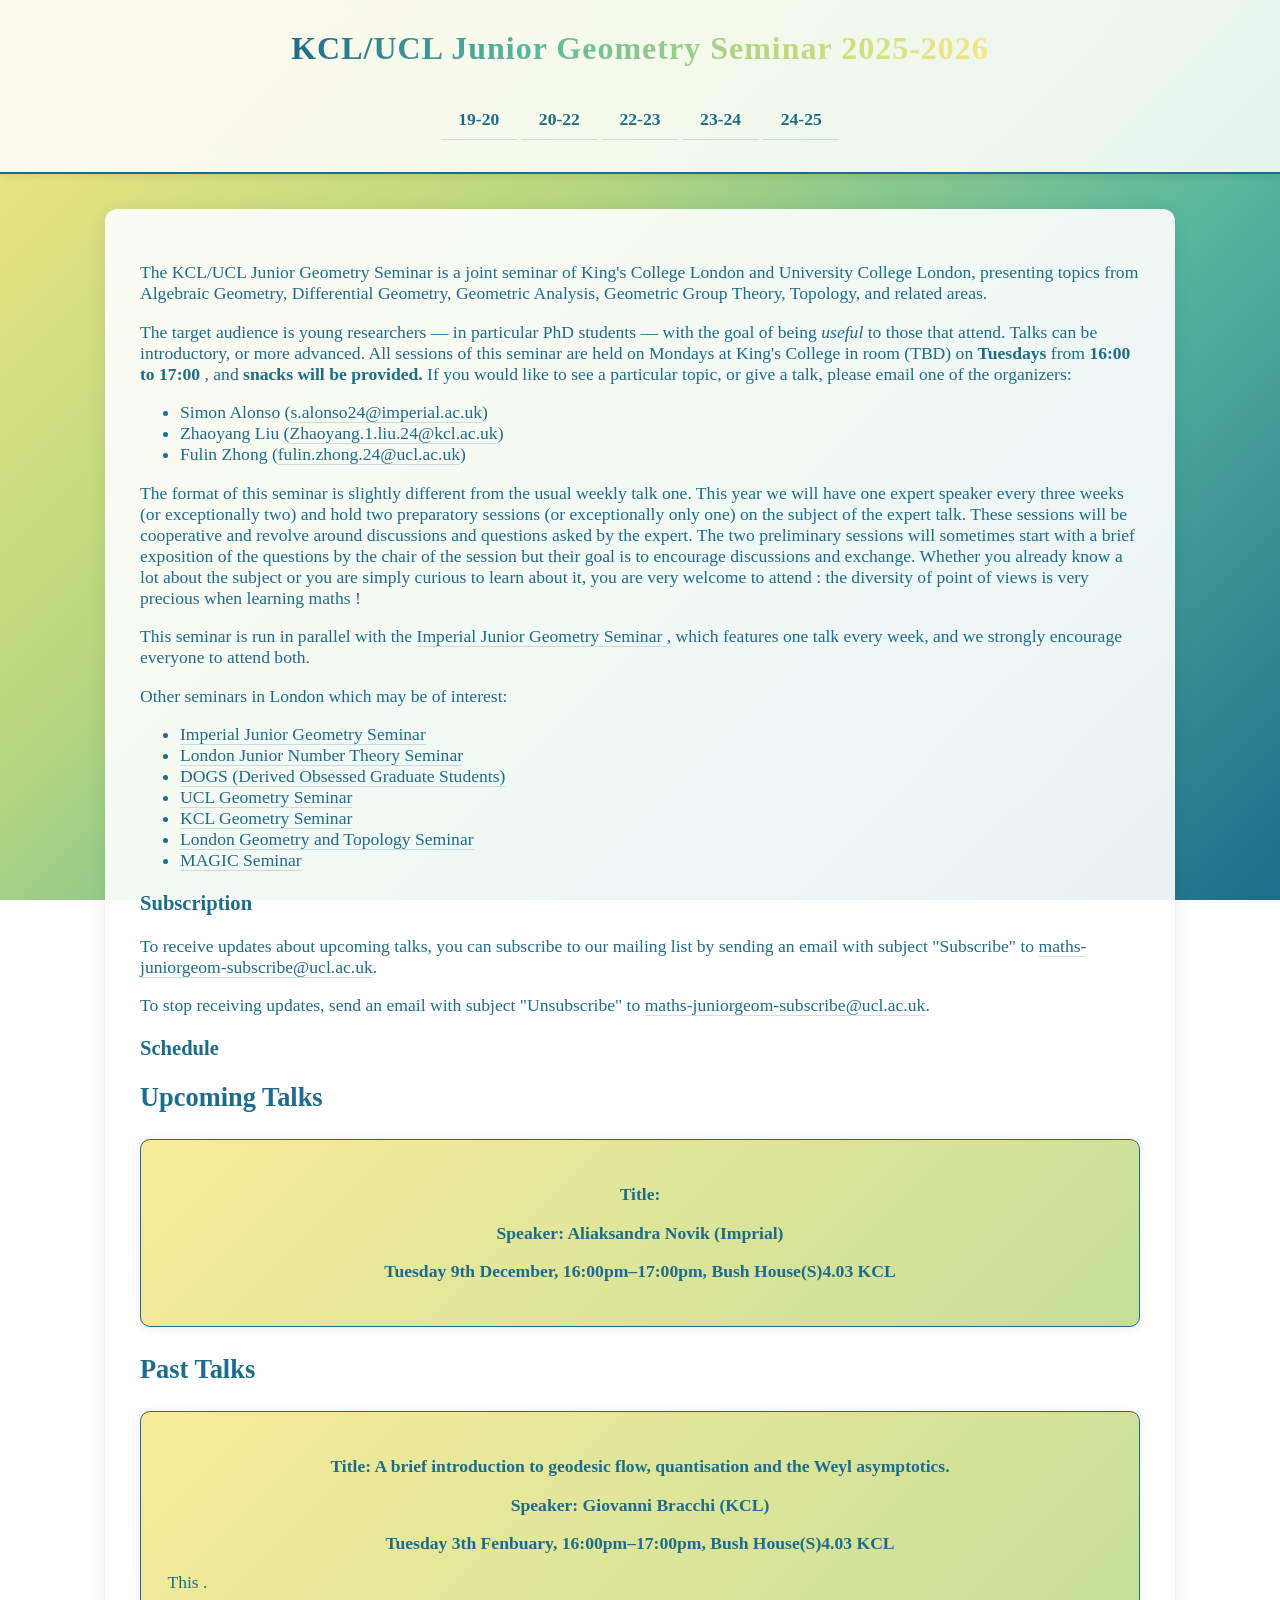
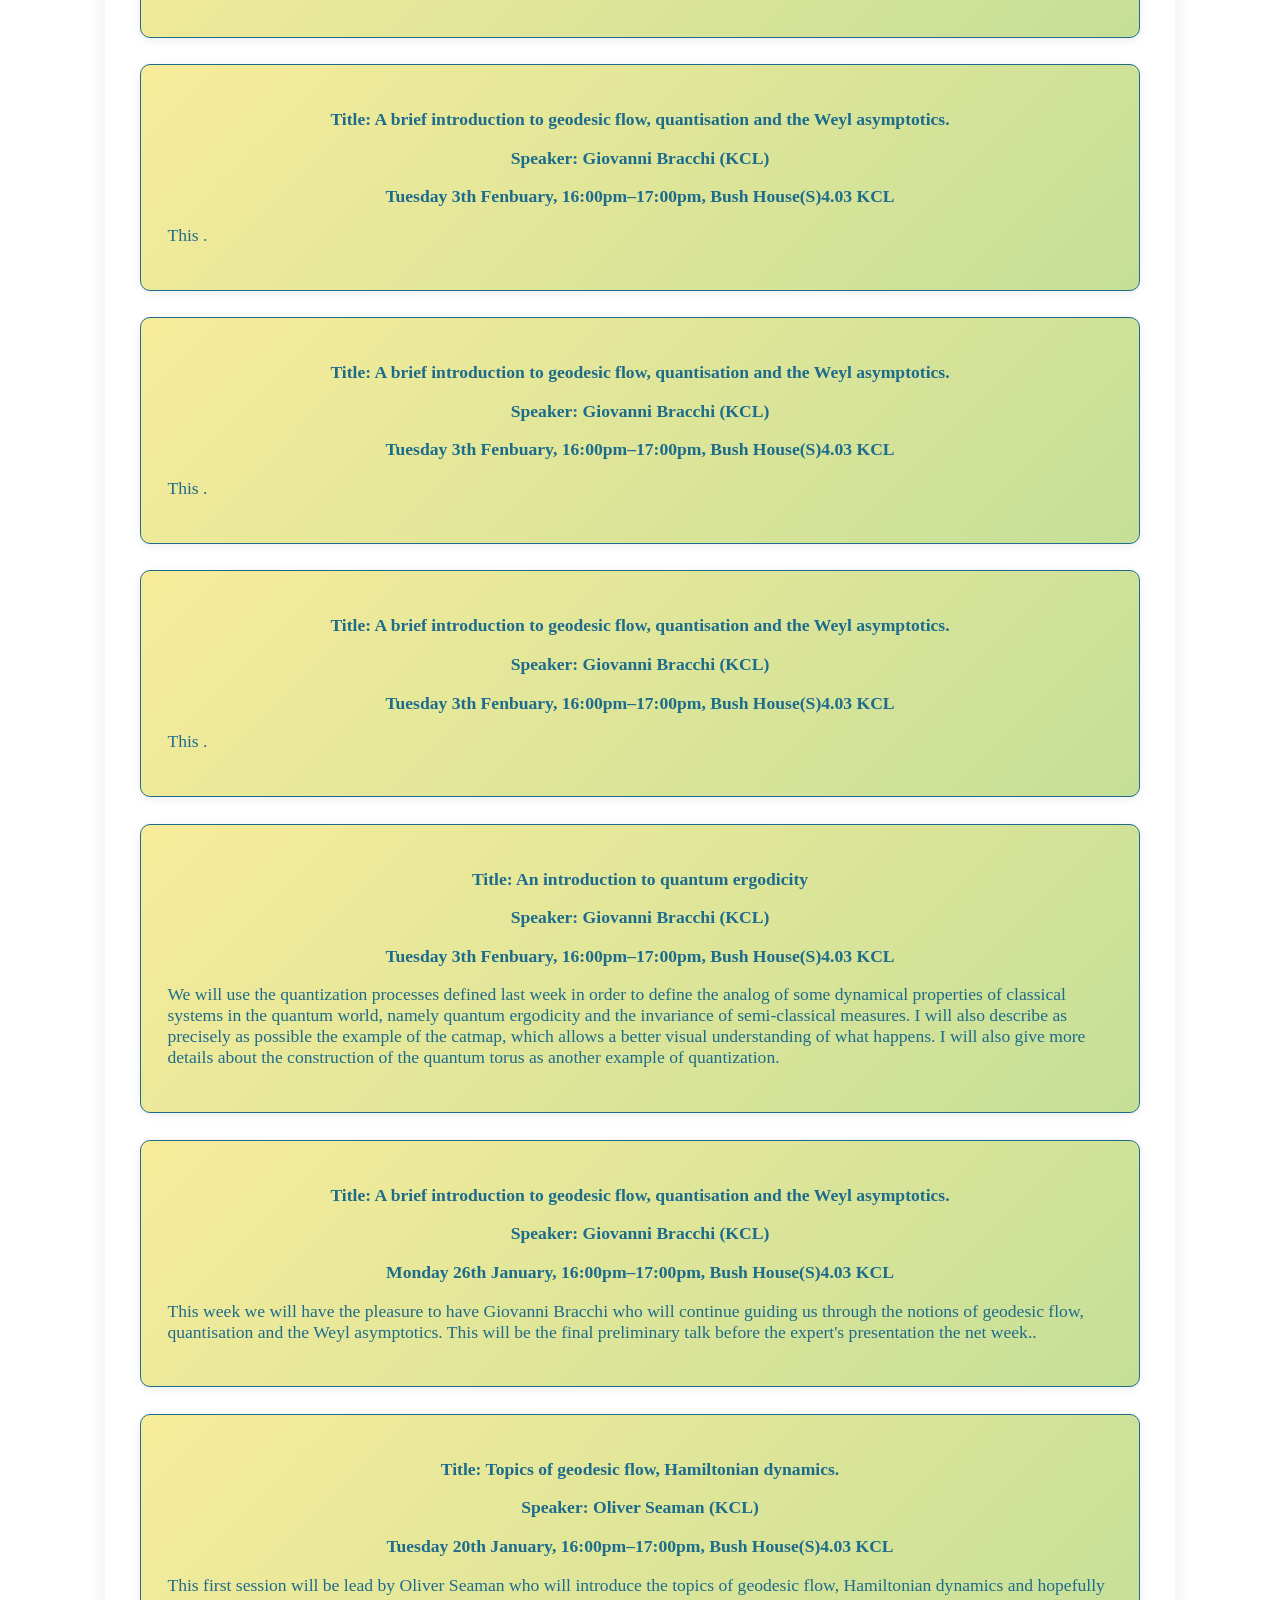
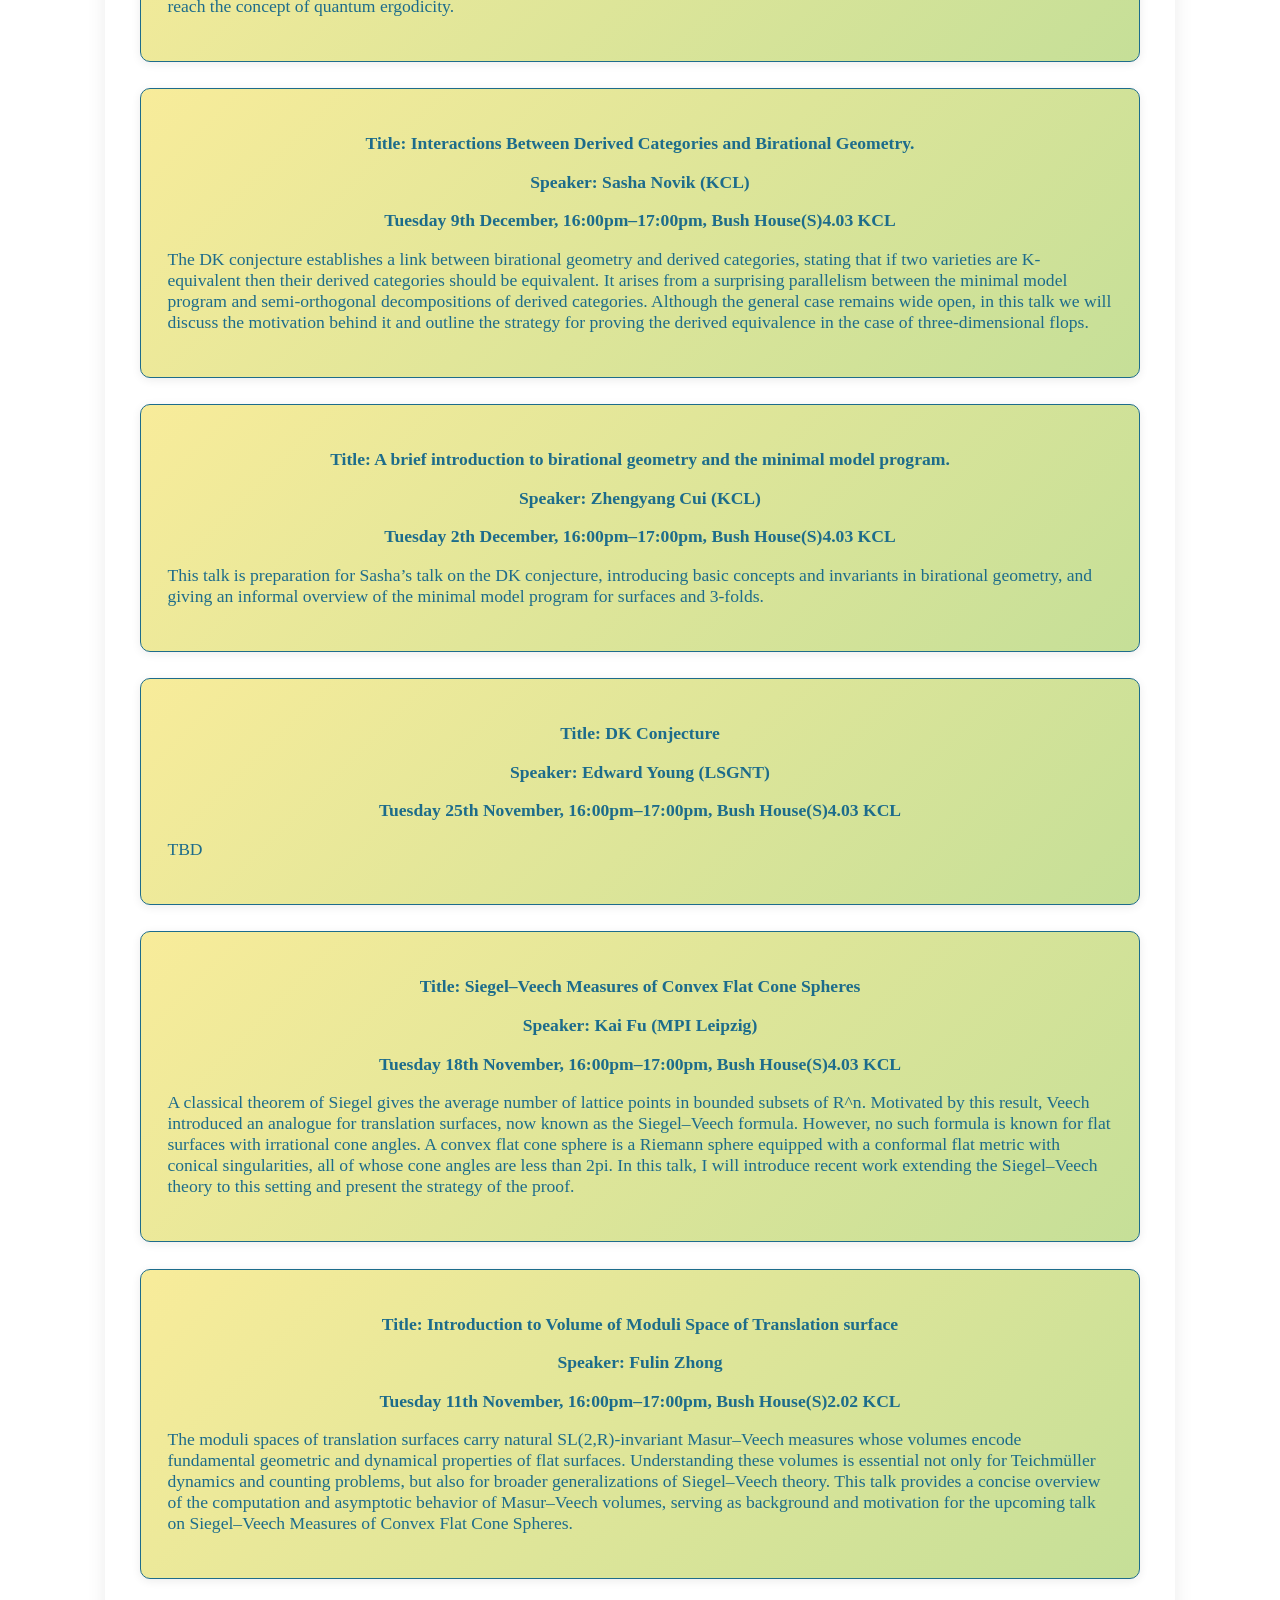
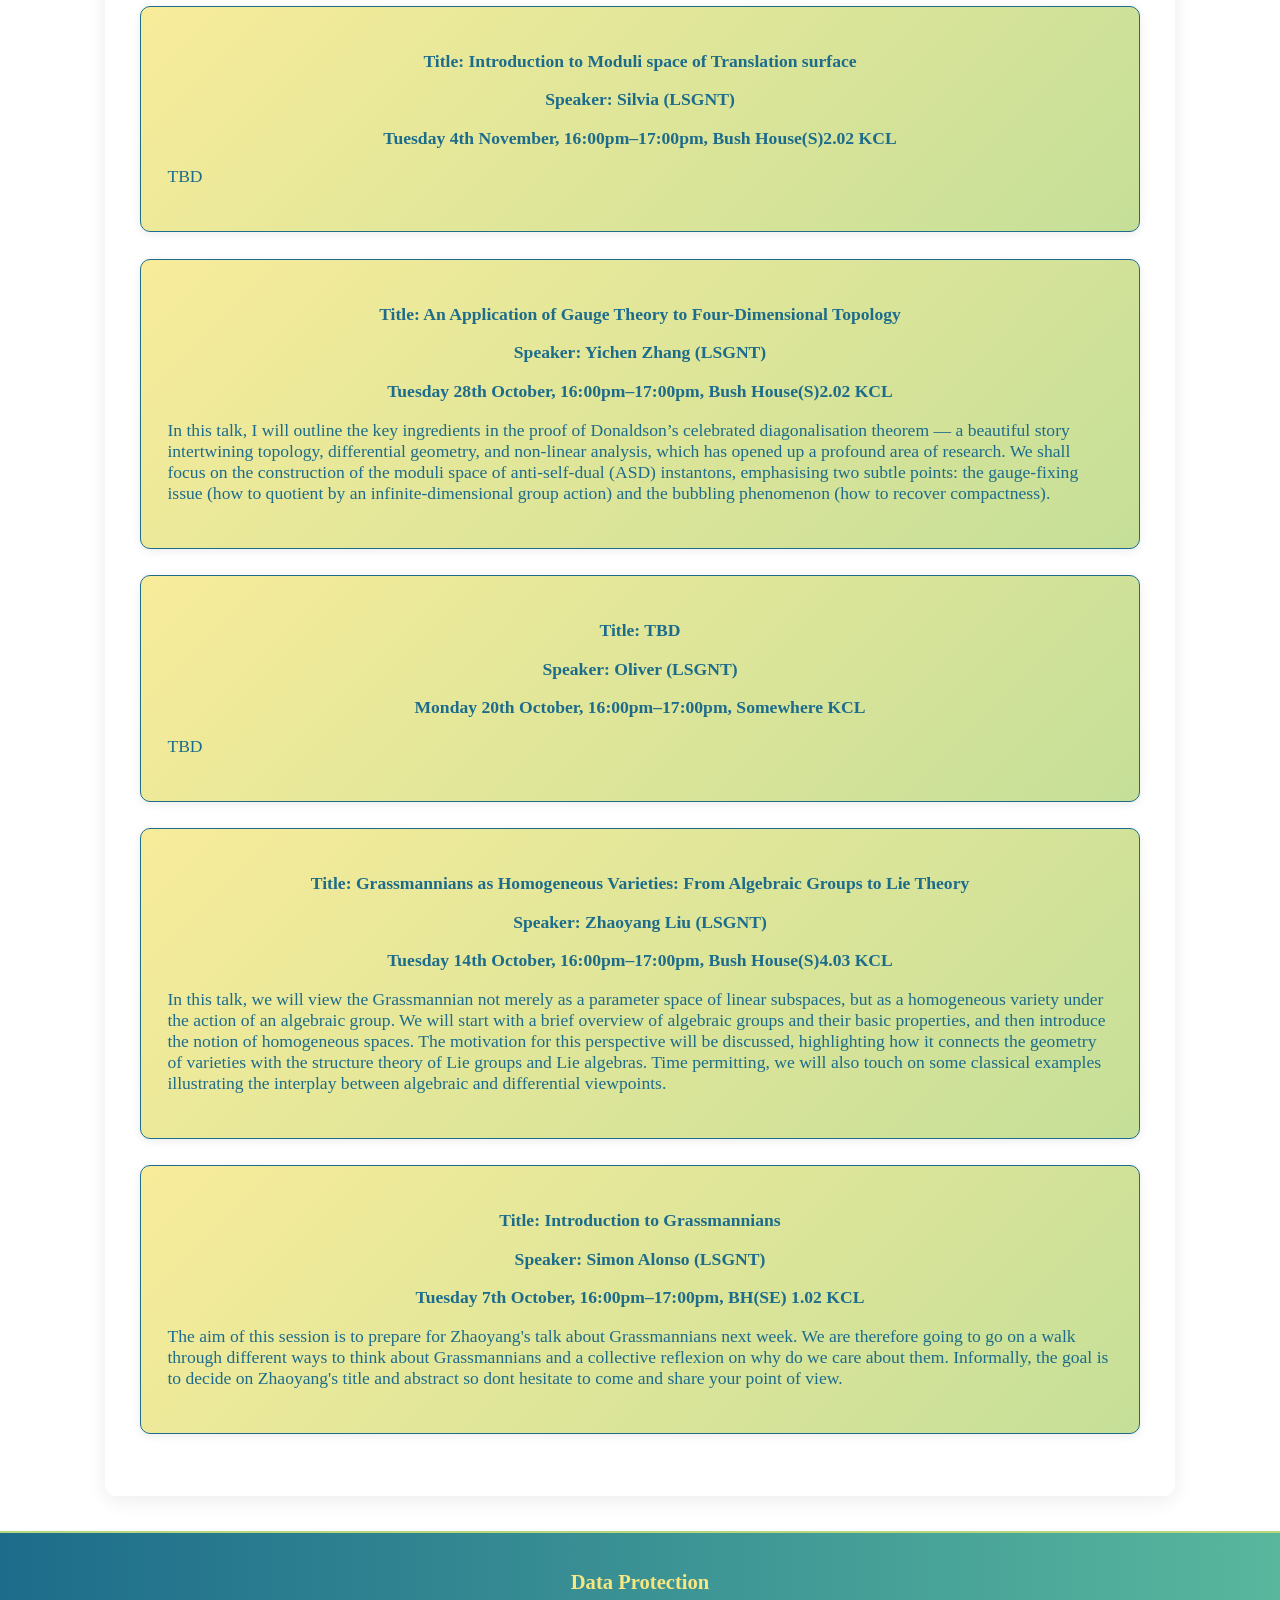
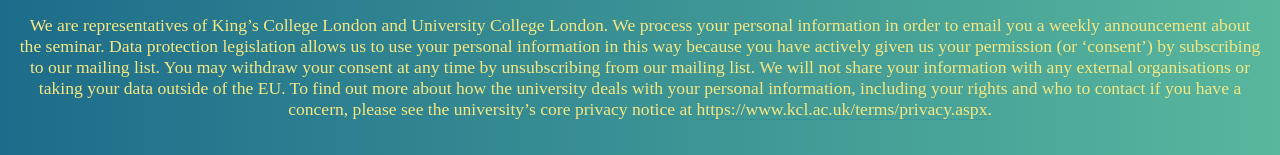
==== commit faa06785: "Update index.html" ====
--- a/index.html
+++ b/index.html
@@ -140,6 +140,64 @@
 
         <h2>Past Talks</h2>
         <ul class="schedule-list">
+          <li>
+                <p class="schedule-info">Title: A brief introduction to geodesic flow, quantisation and the Weyl asymptotics. </p>
+                <p class="schedule-info">Speaker:  Giovanni Bracchi  (KCL)</p>
+                <p class="schedule-info">Tuesday 3th Fenbuary, 16:00pm–17:00pm,
+                    Bush House(S)4.03 KCL</p>
+                <p class="schedule-abstract">This .
+          </li>
+          <li>
+                <p class="schedule-info">Title: A brief introduction to geodesic flow, quantisation and the Weyl asymptotics. </p>
+                <p class="schedule-info">Speaker:  Giovanni Bracchi  (KCL)</p>
+                <p class="schedule-info">Tuesday 3th Fenbuary, 16:00pm–17:00pm,
+                    Bush House(S)4.03 KCL</p>
+                <p class="schedule-abstract">This .
+          </li>
+          <li>
+                <p class="schedule-info">Title: A brief introduction to geodesic flow, quantisation and the Weyl asymptotics. </p>
+                <p class="schedule-info">Speaker:  Giovanni Bracchi  (KCL)</p>
+                <p class="schedule-info">Tuesday 3th Fenbuary, 16:00pm–17:00pm,
+                    Bush House(S)4.03 KCL</p>
+                <p class="schedule-abstract">This .
+          </li>
+          <li>
+                <p class="schedule-info">Title: A brief introduction to geodesic flow, quantisation and the Weyl asymptotics. </p>
+                <p class="schedule-info">Speaker:  Giovanni Bracchi  (KCL)</p>
+                <p class="schedule-info">Tuesday 3th Fenbuary, 16:00pm–17:00pm,
+                    Bush House(S)4.03 KCL</p>
+                <p class="schedule-abstract">This .
+          </li>
+          
+           <li>
+                <p class="schedule-info">Title: An introduction to quantum ergodicity </p>
+                <p class="schedule-info">Speaker:  Giovanni Bracchi  (KCL)</p>
+                <p class="schedule-info">Tuesday 3th Fenbuary, 16:00pm–17:00pm,
+                    Bush House(S)4.03 KCL</p>
+                <p class="schedule-abstract">We will use the quantization processes defined last week in order to define the analog of some dynamical properties of classical systems in the quantum world, namely quantum ergodicity and the invariance of semi-classical measures. I will also describe as precisely as possible the example of the catmap, which allows a better visual understanding of what happens. I will also give more details about the construction of the quantum torus as another example of quantization.
+          </li>
+          
+          <li>
+                <p class="schedule-info">Title: A brief introduction to geodesic flow, quantisation and the Weyl asymptotics. </p>
+                <p class="schedule-info">Speaker:  Giovanni Bracchi  (KCL)</p>
+                <p class="schedule-info">Monday 26th January, 16:00pm–17:00pm,
+                    Bush House(S)4.03 KCL</p>
+                <p class="schedule-abstract">This week we will have the pleasure to have Giovanni Bracchi who will continue guiding us through the notions of geodesic flow, quantisation and the Weyl asymptotics. This will be the final preliminary talk before the expert's presentation the net week..
+          </li>
+          <li>
+                <p class="schedule-info">Title: Topics of geodesic flow, Hamiltonian dynamics. </p>
+                <p class="schedule-info">Speaker: Oliver Seaman  (KCL)</p>
+                <p class="schedule-info">Tuesday 20th January, 16:00pm–17:00pm,
+                    Bush House(S)4.03 KCL</p>
+                <p class="schedule-abstract">This first session will be lead by Oliver Seaman who will introduce the topics of geodesic flow, Hamiltonian dynamics and hopefully reach the concept of quantum ergodicity.
+          </li>
+          <li>
+                <p class="schedule-info">Title: Interactions Between Derived Categories and Birational Geometry. </p>
+                <p class="schedule-info">Speaker: Sasha Novik   (KCL)</p>
+                <p class="schedule-info">Tuesday 9th December, 16:00pm–17:00pm,
+                    Bush House(S)4.03 KCL</p>
+                <p class="schedule-abstract">The DK conjecture establishes a link between birational geometry and derived categories, stating that if two varieties are K-equivalent then their derived categories should be equivalent. It arises from a surprising parallelism between the minimal model program and semi-orthogonal decompositions of derived categories. Although the general case remains wide open, in this talk we will discuss the motivation behind it and outline the strategy for proving the derived equivalence in the case of three-dimensional flops.
+          </li>
           <li>
                 <p class="schedule-info">Title: A brief introduction to birational geometry and the minimal model program. </p>
                 <p class="schedule-info">Speaker: Zhengyang Cui  (KCL)</p>
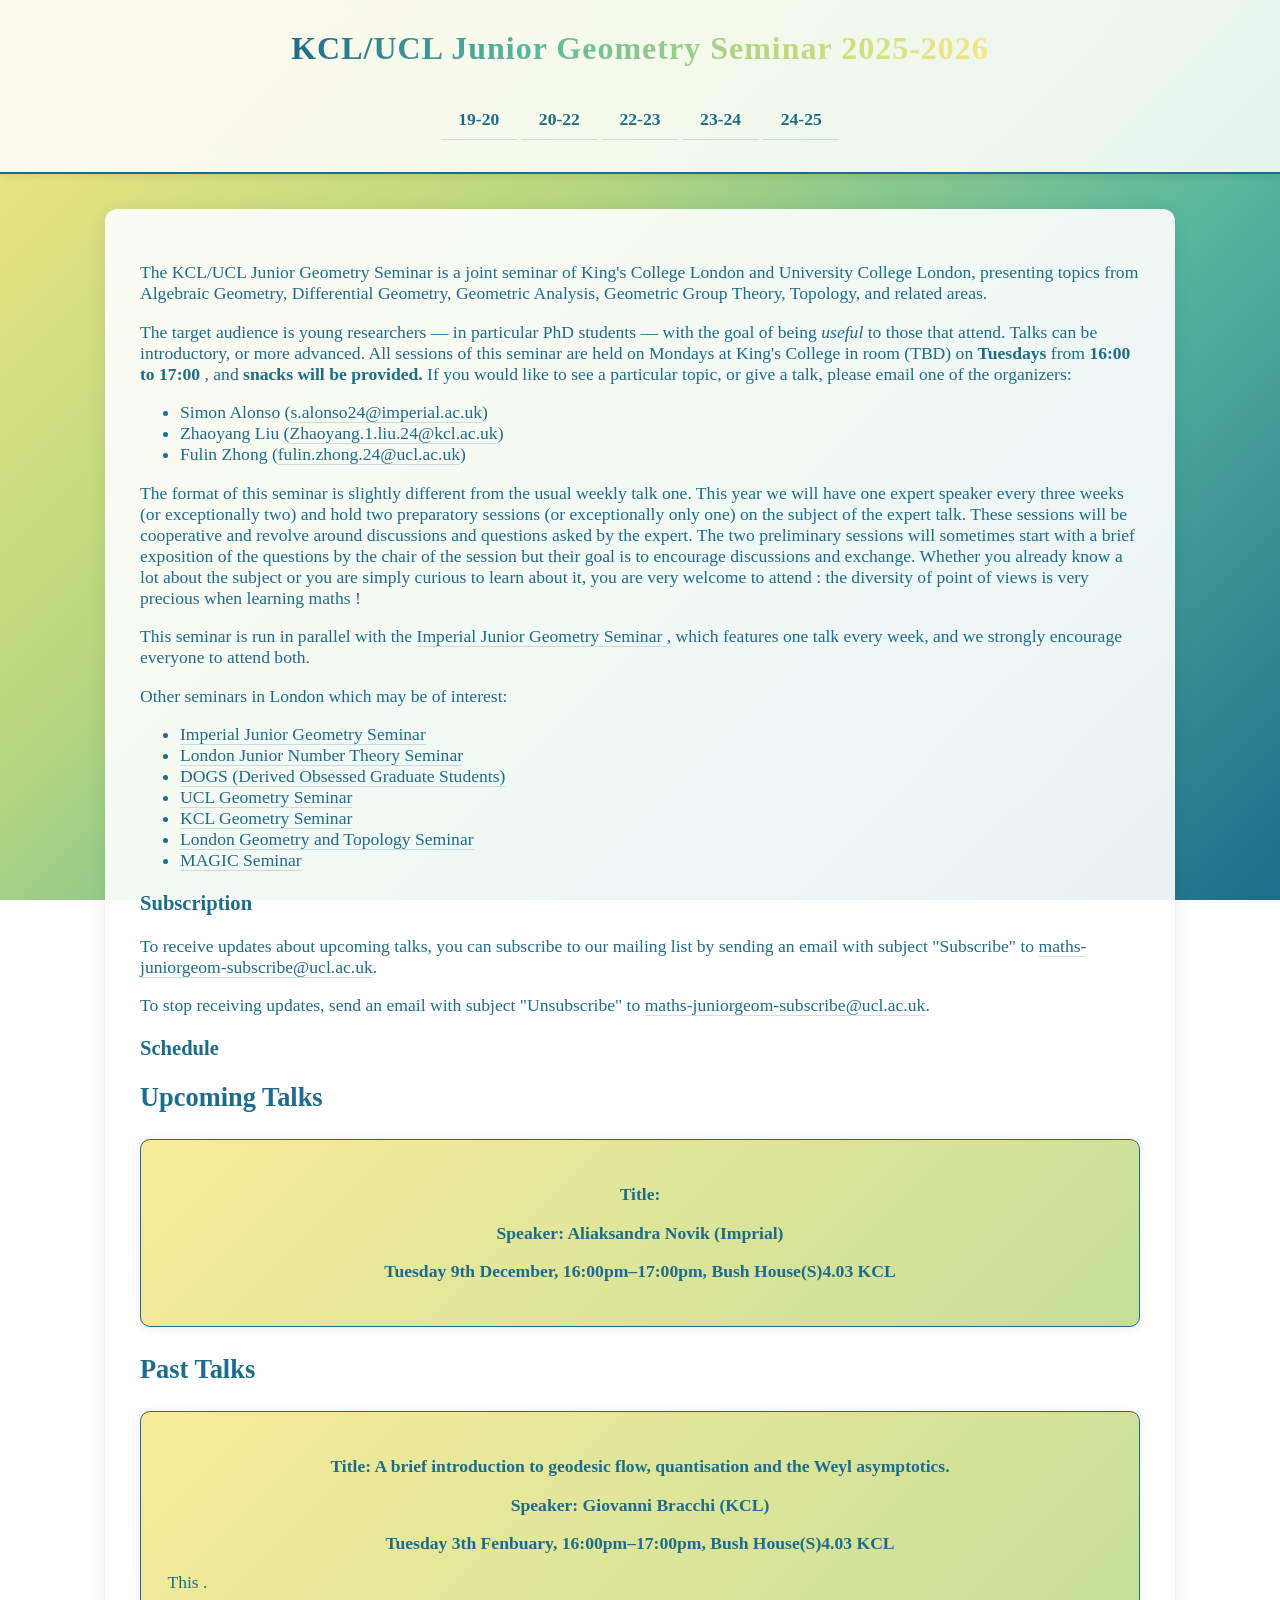
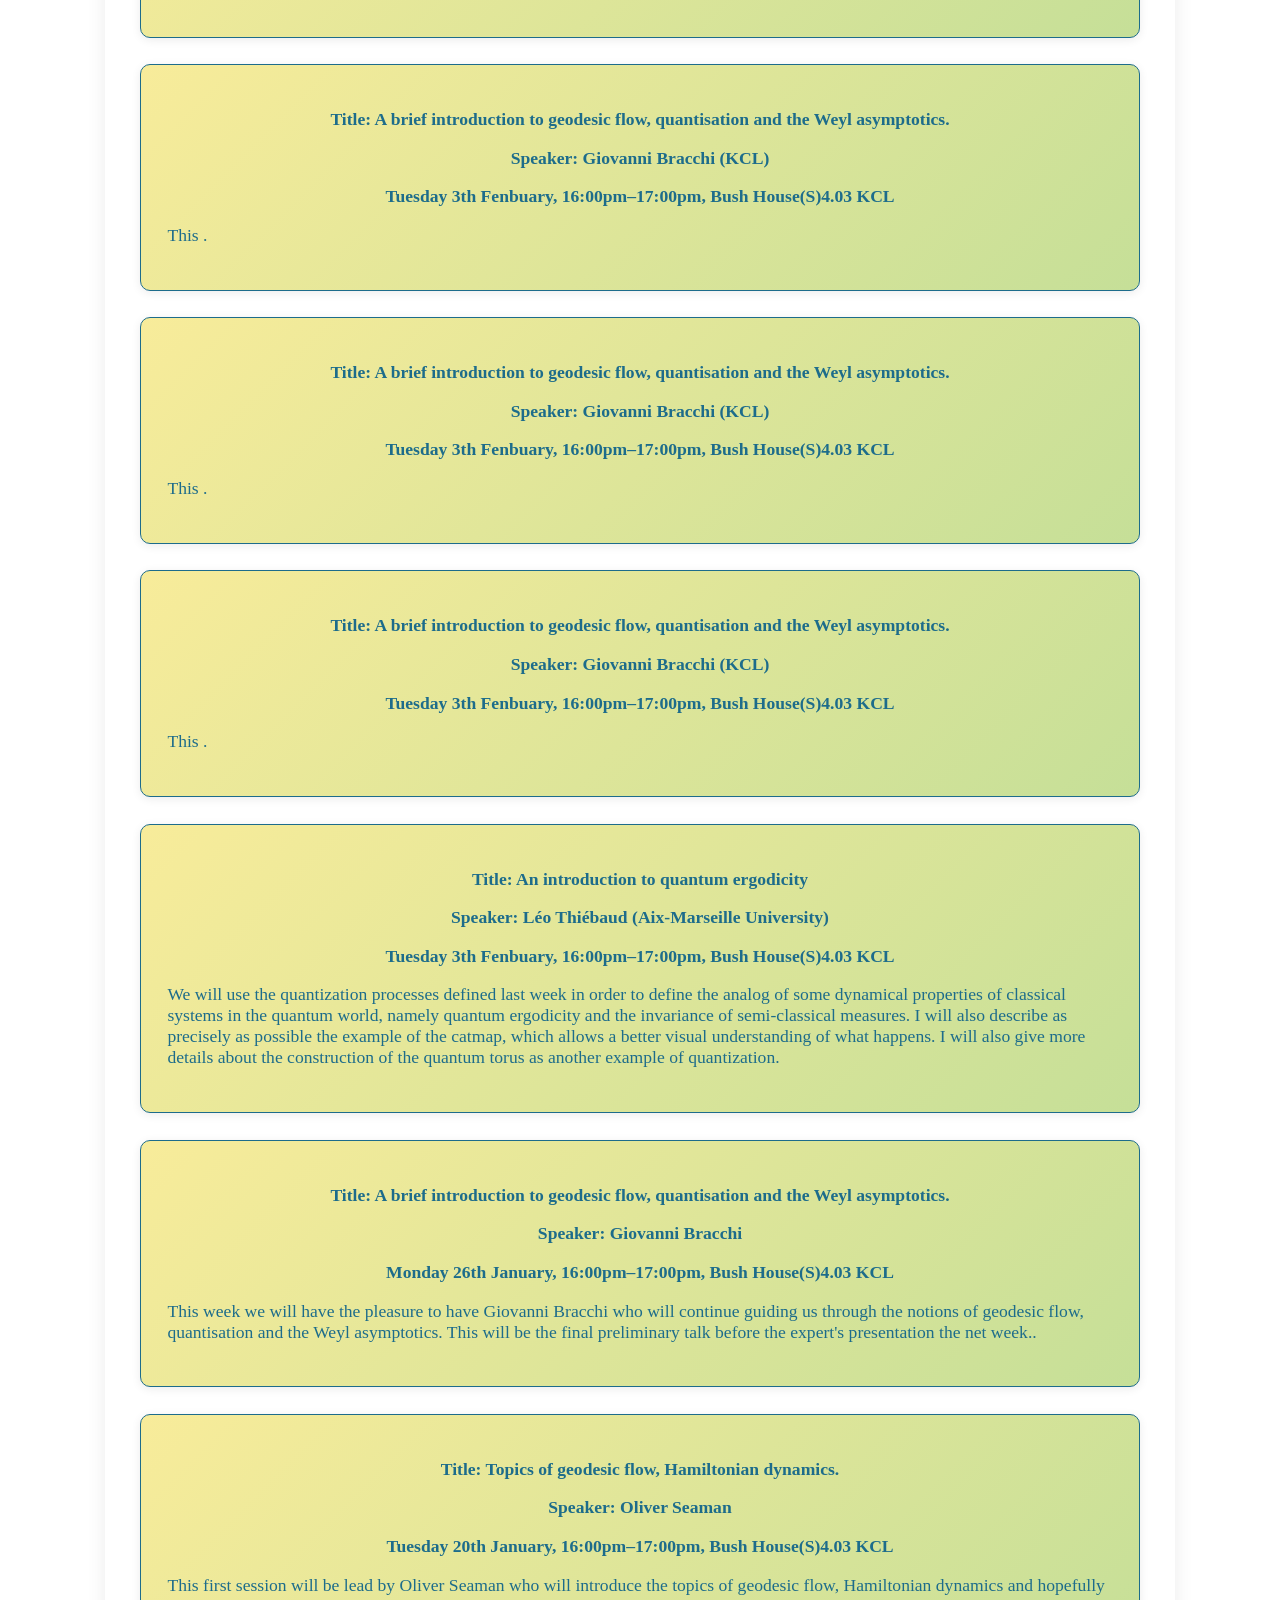
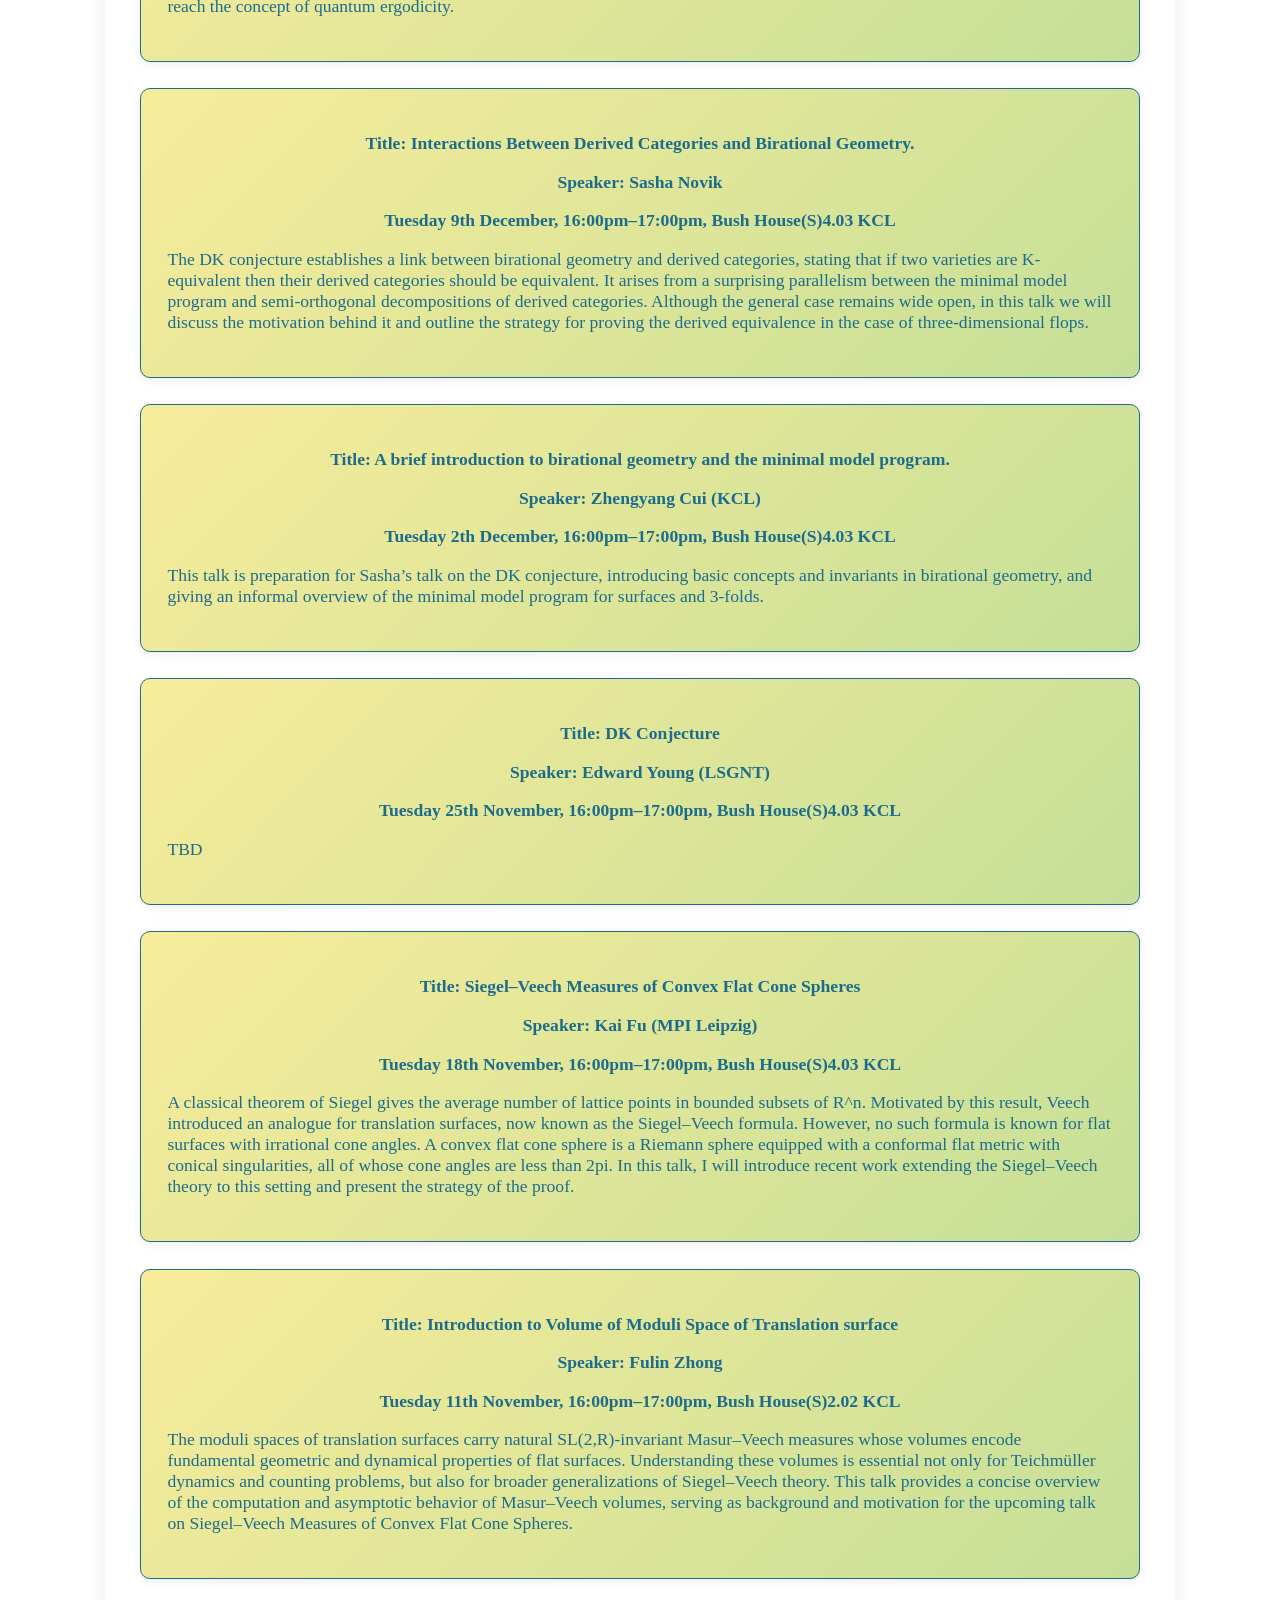
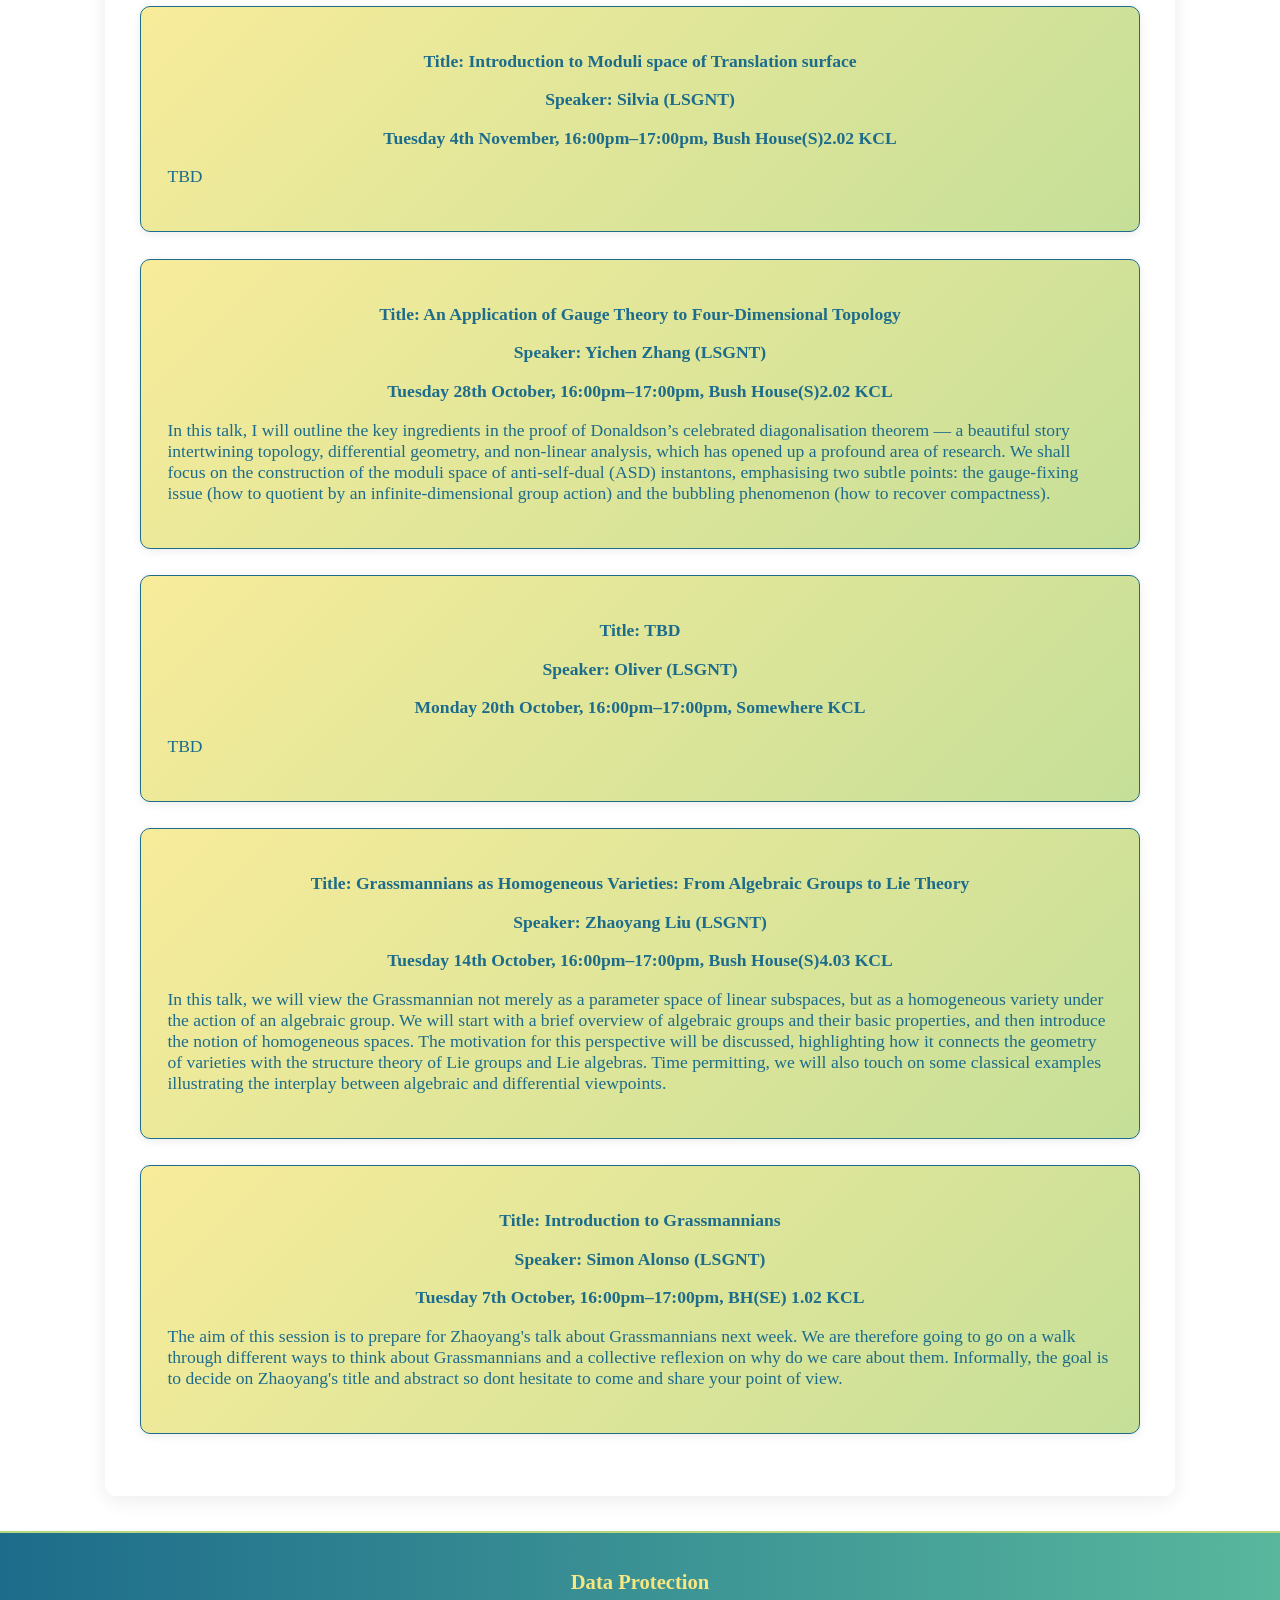
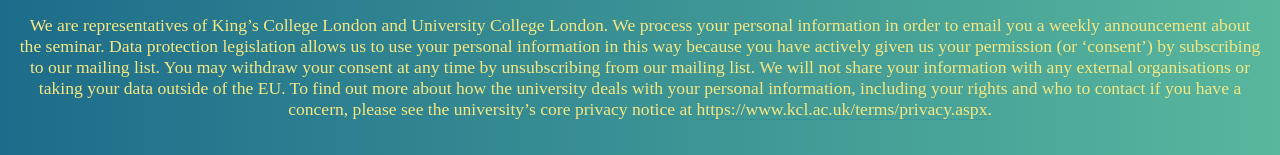
==== commit 45ef5090: "Update index.html" ====
--- a/index.html
+++ b/index.html
@@ -171,7 +171,7 @@
           
            <li>
                 <p class="schedule-info">Title: An introduction to quantum ergodicity </p>
-                <p class="schedule-info">Speaker:  Giovanni Bracchi  (KCL)</p>
+                <p class="schedule-info">Speaker:  Léo Thiébaud (Aix-Marseille University)</p>
                 <p class="schedule-info">Tuesday 3th Fenbuary, 16:00pm–17:00pm,
                     Bush House(S)4.03 KCL</p>
                 <p class="schedule-abstract">We will use the quantization processes defined last week in order to define the analog of some dynamical properties of classical systems in the quantum world, namely quantum ergodicity and the invariance of semi-classical measures. I will also describe as precisely as possible the example of the catmap, which allows a better visual understanding of what happens. I will also give more details about the construction of the quantum torus as another example of quantization.
@@ -179,21 +179,21 @@
           
           <li>
                 <p class="schedule-info">Title: A brief introduction to geodesic flow, quantisation and the Weyl asymptotics. </p>
-                <p class="schedule-info">Speaker:  Giovanni Bracchi  (KCL)</p>
+                <p class="schedule-info">Speaker:  Giovanni Bracchi </p>
                 <p class="schedule-info">Monday 26th January, 16:00pm–17:00pm,
                     Bush House(S)4.03 KCL</p>
                 <p class="schedule-abstract">This week we will have the pleasure to have Giovanni Bracchi who will continue guiding us through the notions of geodesic flow, quantisation and the Weyl asymptotics. This will be the final preliminary talk before the expert's presentation the net week..
           </li>
           <li>
                 <p class="schedule-info">Title: Topics of geodesic flow, Hamiltonian dynamics. </p>
-                <p class="schedule-info">Speaker: Oliver Seaman  (KCL)</p>
+                <p class="schedule-info">Speaker: Oliver Seaman </p>
                 <p class="schedule-info">Tuesday 20th January, 16:00pm–17:00pm,
                     Bush House(S)4.03 KCL</p>
                 <p class="schedule-abstract">This first session will be lead by Oliver Seaman who will introduce the topics of geodesic flow, Hamiltonian dynamics and hopefully reach the concept of quantum ergodicity.
           </li>
           <li>
                 <p class="schedule-info">Title: Interactions Between Derived Categories and Birational Geometry. </p>
-                <p class="schedule-info">Speaker: Sasha Novik   (KCL)</p>
+                <p class="schedule-info">Speaker: Sasha Novik </p>
                 <p class="schedule-info">Tuesday 9th December, 16:00pm–17:00pm,
                     Bush House(S)4.03 KCL</p>
                 <p class="schedule-abstract">The DK conjecture establishes a link between birational geometry and derived categories, stating that if two varieties are K-equivalent then their derived categories should be equivalent. It arises from a surprising parallelism between the minimal model program and semi-orthogonal decompositions of derived categories. Although the general case remains wide open, in this talk we will discuss the motivation behind it and outline the strategy for proving the derived equivalence in the case of three-dimensional flops.
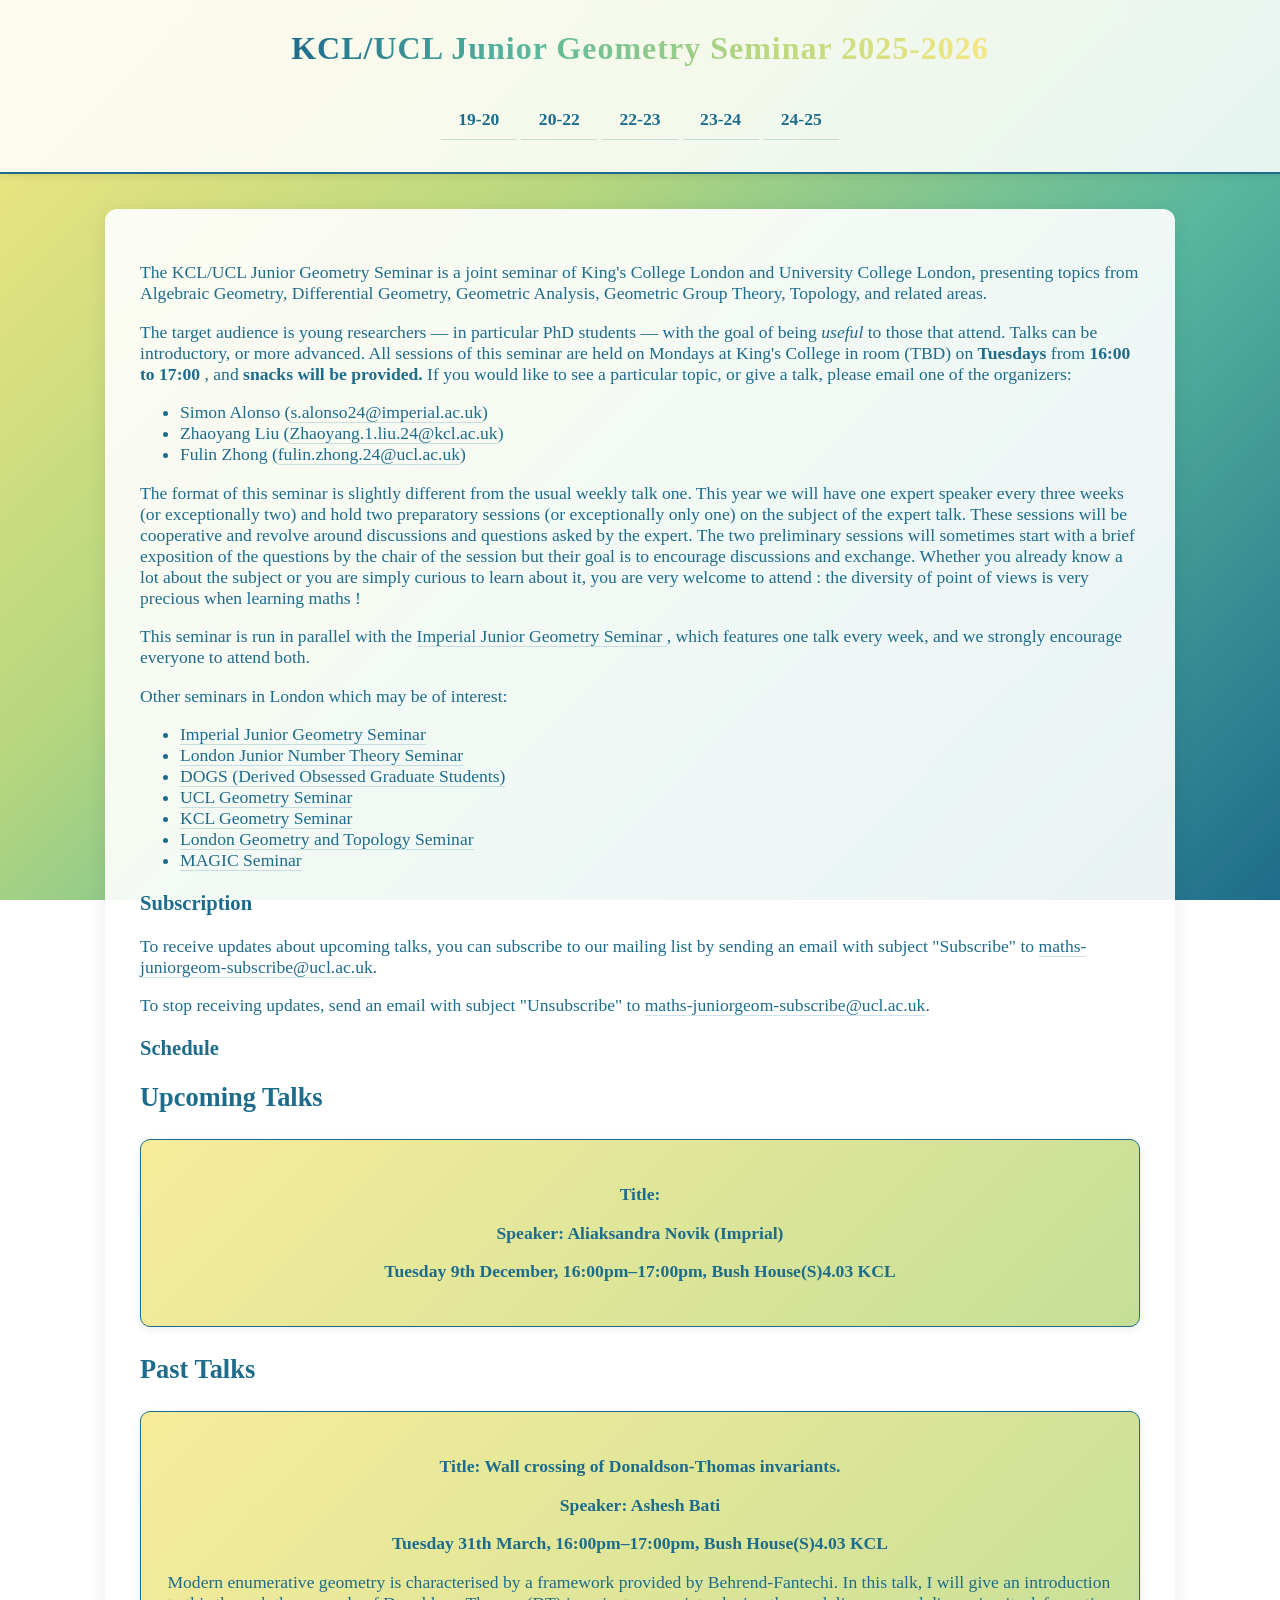
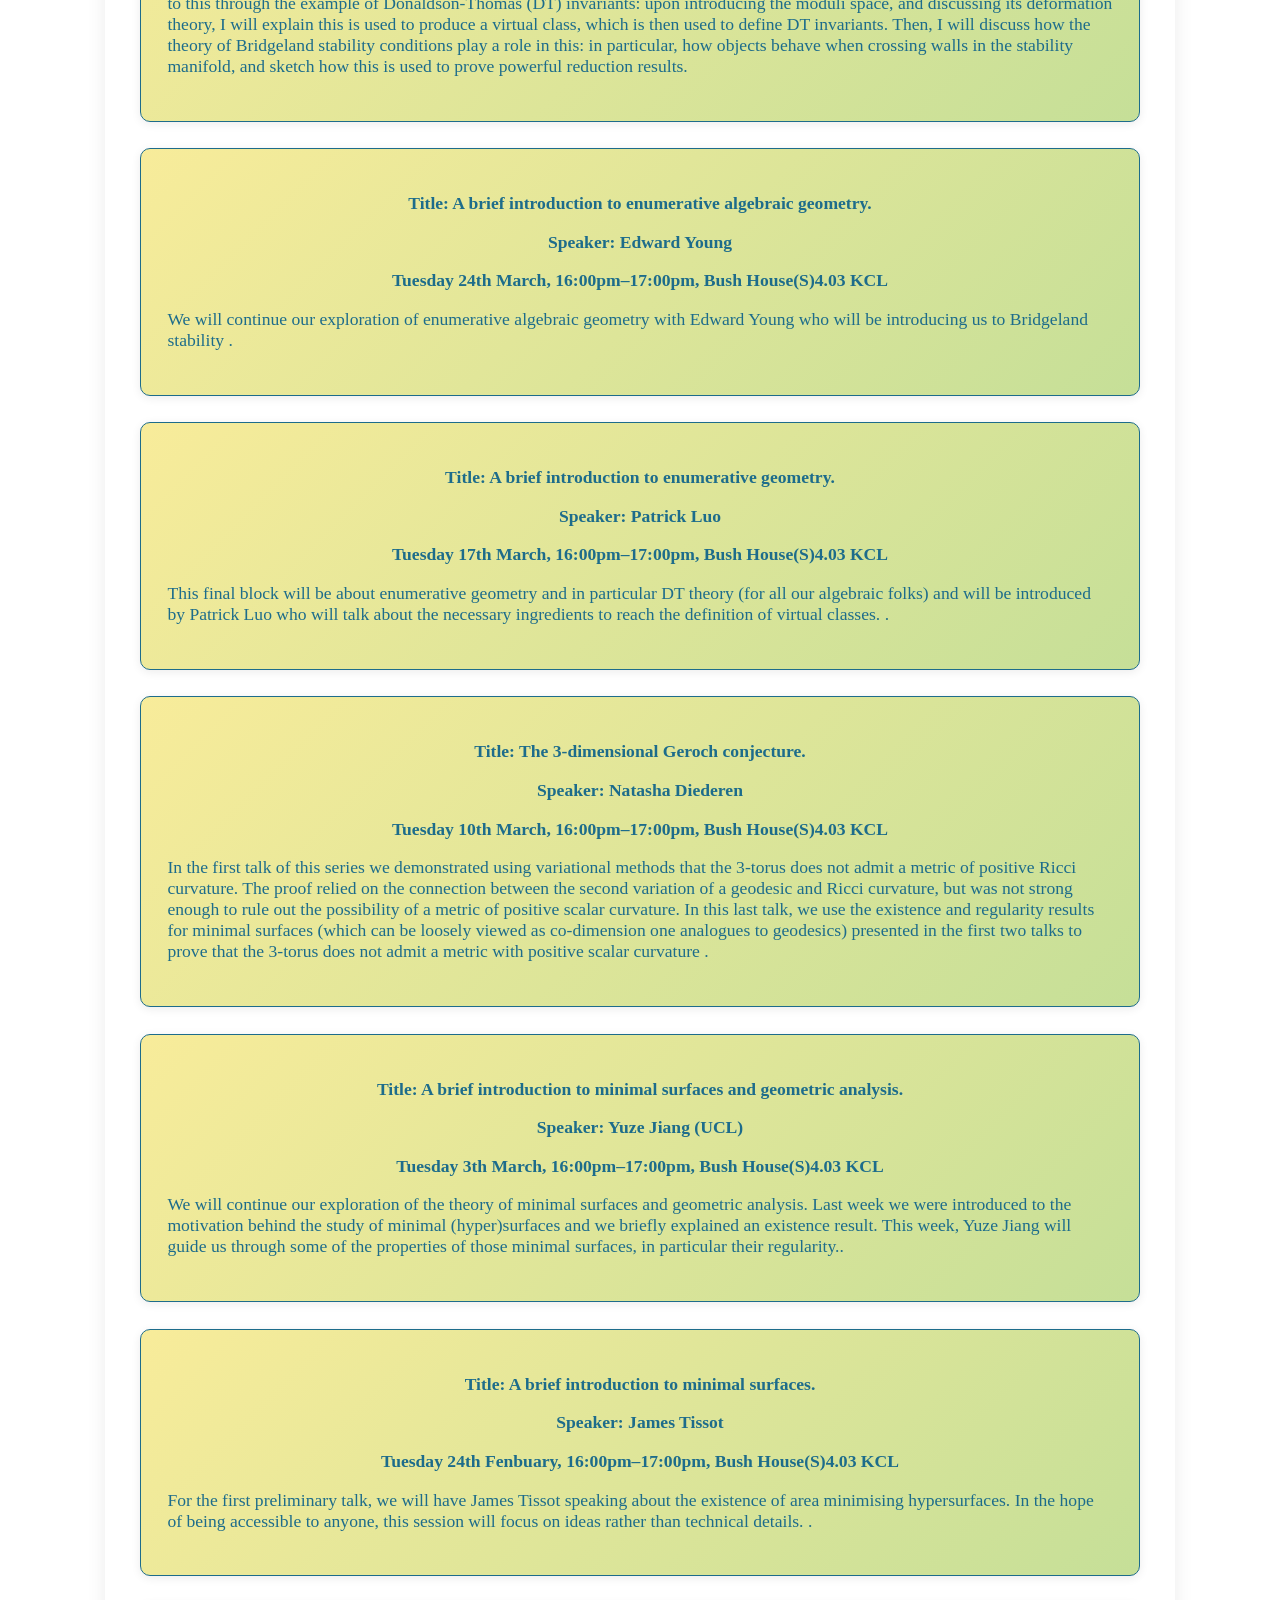
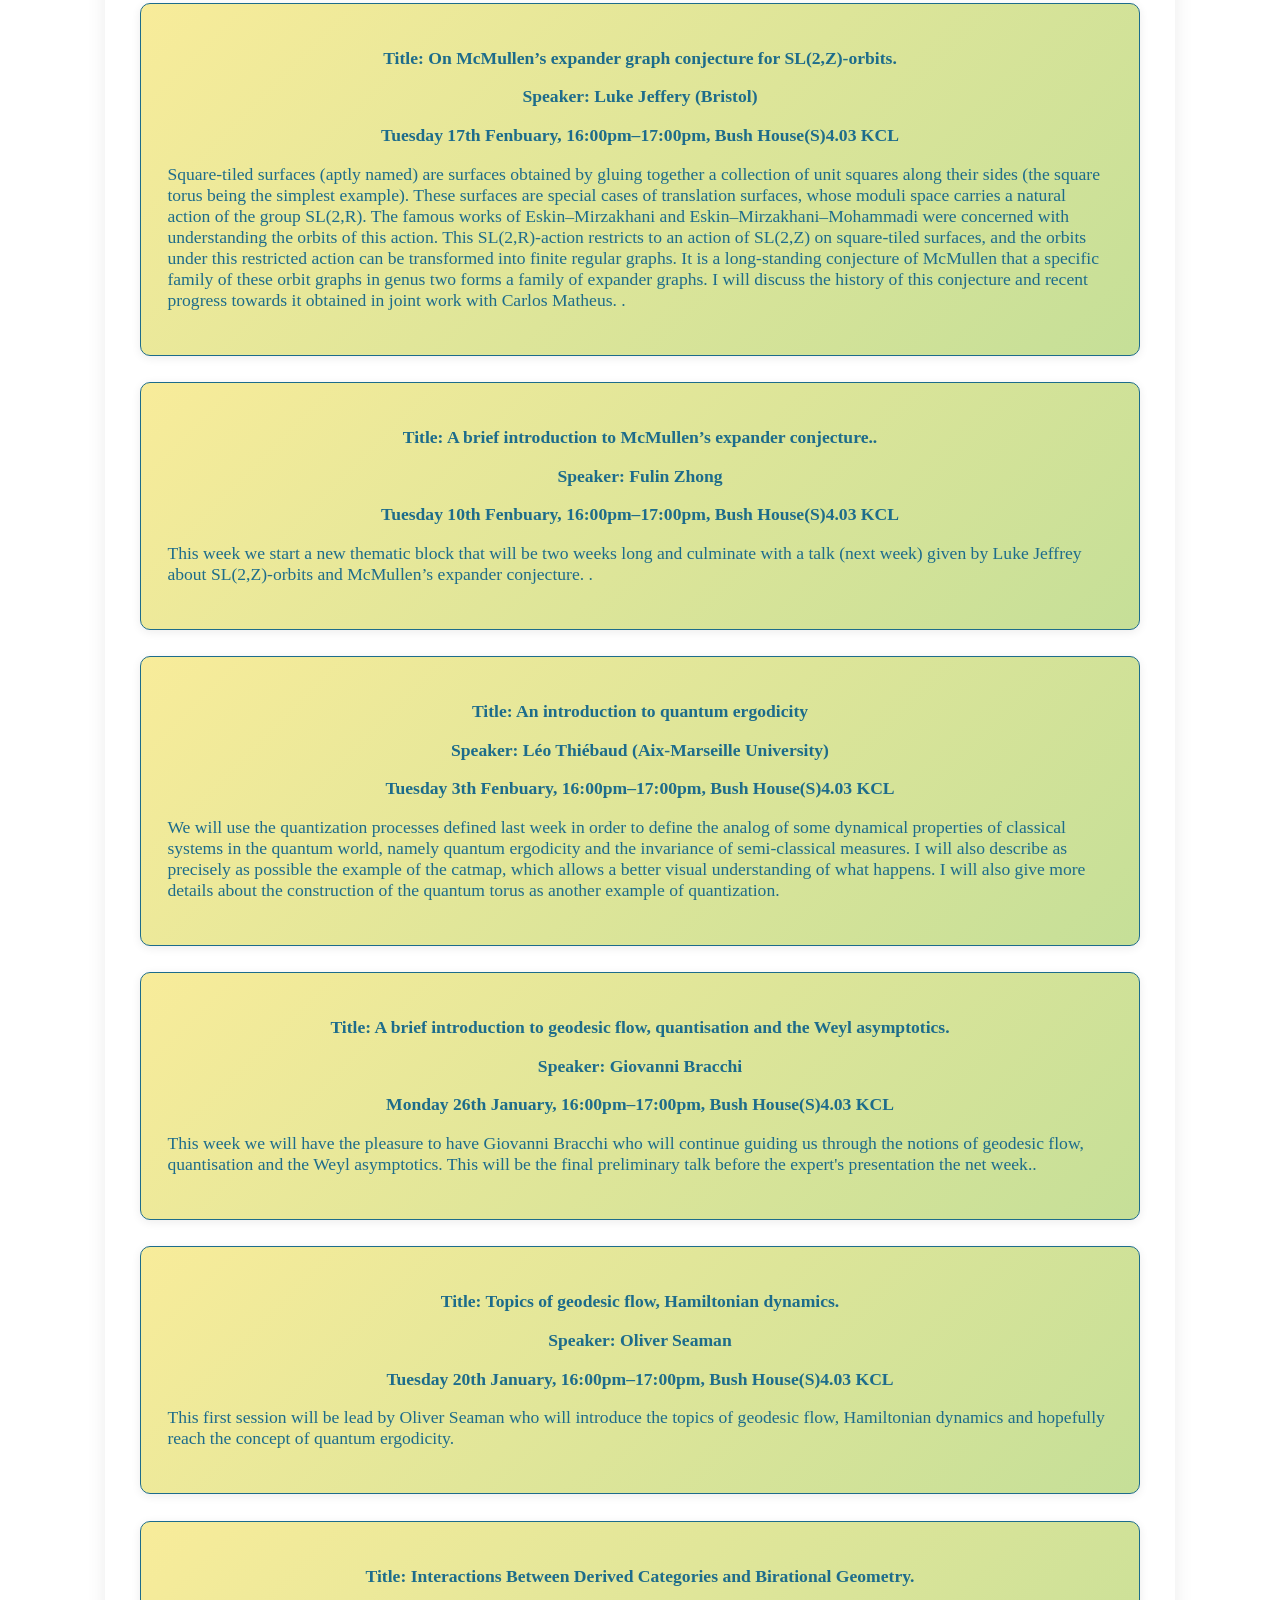
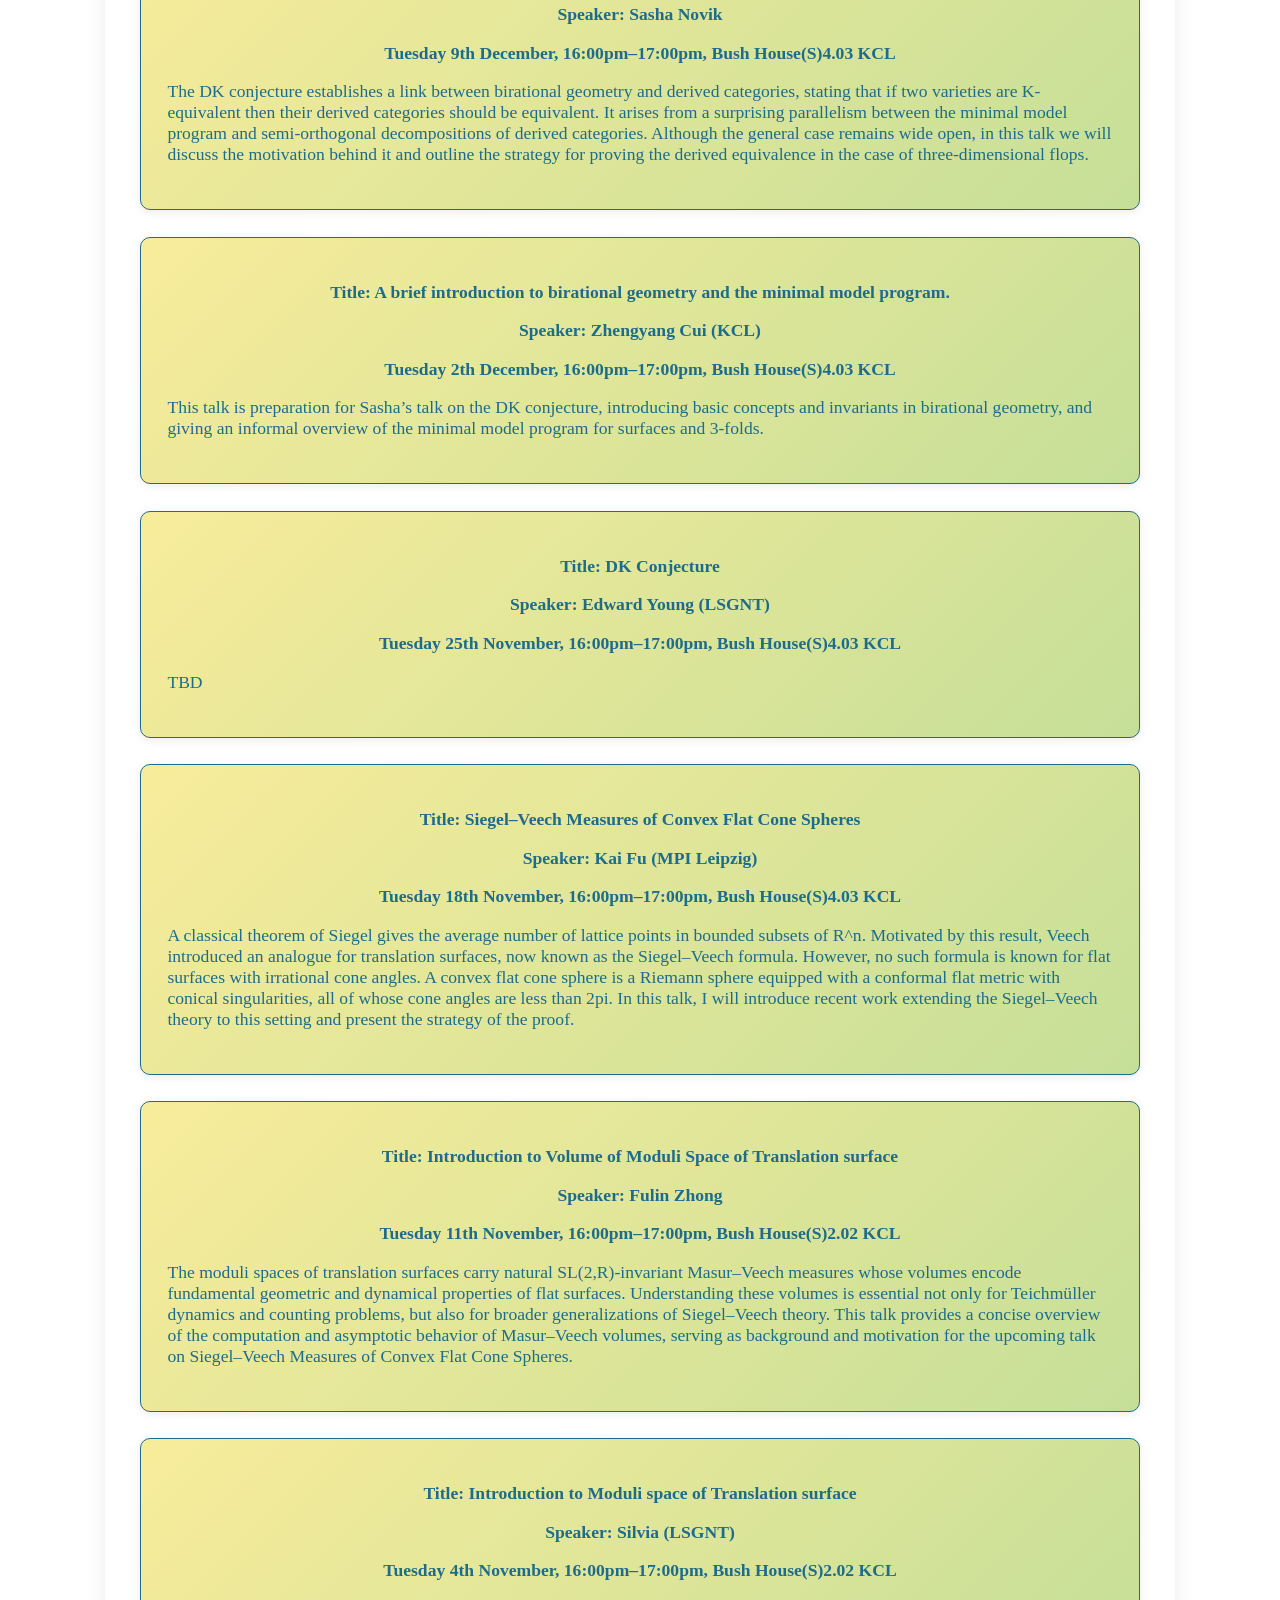
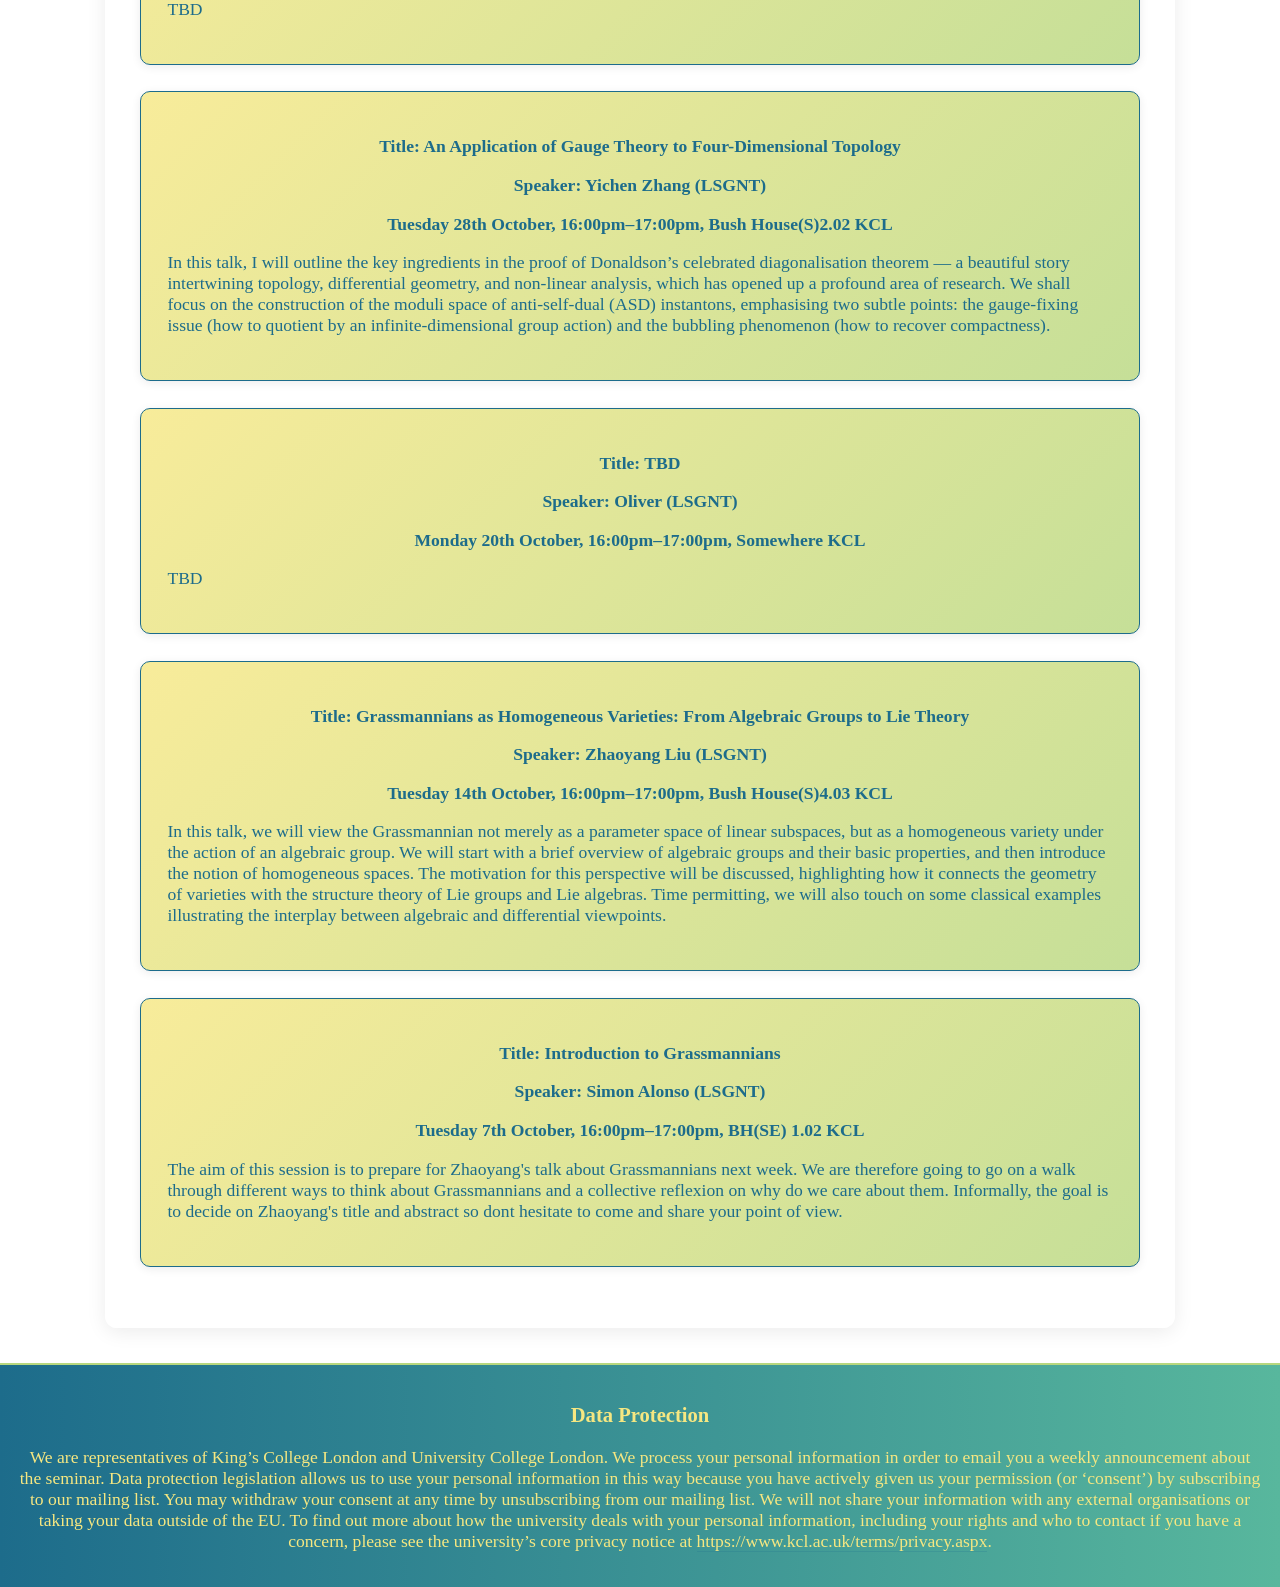
==== commit b432b601: "Update index.html" ====
--- a/index.html
+++ b/index.html
@@ -141,32 +141,61 @@
         <h2>Past Talks</h2>
         <ul class="schedule-list">
           <li>
-                <p class="schedule-info">Title: A brief introduction to geodesic flow, quantisation and the Weyl asymptotics. </p>
-                <p class="schedule-info">Speaker:  Giovanni Bracchi  (KCL)</p>
-                <p class="schedule-info">Tuesday 3th Fenbuary, 16:00pm–17:00pm,
-                    Bush House(S)4.03 KCL</p>
-                <p class="schedule-abstract">This .
-          </li>
-          <li>
-                <p class="schedule-info">Title: A brief introduction to geodesic flow, quantisation and the Weyl asymptotics. </p>
-                <p class="schedule-info">Speaker:  Giovanni Bracchi  (KCL)</p>
-                <p class="schedule-info">Tuesday 3th Fenbuary, 16:00pm–17:00pm,
-                    Bush House(S)4.03 KCL</p>
-                <p class="schedule-abstract">This .
-          </li>
-          <li>
-                <p class="schedule-info">Title: A brief introduction to geodesic flow, quantisation and the Weyl asymptotics. </p>
-                <p class="schedule-info">Speaker:  Giovanni Bracchi  (KCL)</p>
-                <p class="schedule-info">Tuesday 3th Fenbuary, 16:00pm–17:00pm,
-                    Bush House(S)4.03 KCL</p>
-                <p class="schedule-abstract">This .
-          </li>
-          <li>
-                <p class="schedule-info">Title: A brief introduction to geodesic flow, quantisation and the Weyl asymptotics. </p>
-                <p class="schedule-info">Speaker:  Giovanni Bracchi  (KCL)</p>
-                <p class="schedule-info">Tuesday 3th Fenbuary, 16:00pm–17:00pm,
-                    Bush House(S)4.03 KCL</p>
-                <p class="schedule-abstract">This .
+                <p class="schedule-info">Title:  Wall crossing of Donaldson-Thomas invariants. </p>
+                <p class="schedule-info">Speaker:  Ashesh Bati</p>
+                <p class="schedule-info">Tuesday 31th March, 16:00pm–17:00pm,
+                    Bush House(S)4.03 KCL</p>
+                <p class="schedule-abstract">Modern enumerative geometry is characterised by a framework provided by Behrend-Fantechi. In this talk, I will give an introduction to this through the example of Donaldson-Thomas (DT) invariants: upon introducing the moduli space, and discussing its deformation theory, I will explain this is used to produce a virtual class, which is then used to define DT invariants. Then, I will discuss how the theory of Bridgeland stability conditions play a role in this: in particular, how objects behave when crossing walls in the stability manifold, and sketch how this is used to prove powerful reduction results.
+          </li>
+            <li>
+                <p class="schedule-info">Title: A brief introduction to enumerative algebraic geometry. </p>
+                <p class="schedule-info">Speaker:  Edward Young</p>
+                <p class="schedule-info">Tuesday 24th March, 16:00pm–17:00pm,
+                    Bush House(S)4.03 KCL</p>
+                <p class="schedule-abstract">We will continue our exploration of enumerative algebraic geometry with Edward Young who will be introducing us to Bridgeland stability .
+          </li>
+               <li>
+                <p class="schedule-info">Title: A brief introduction to enumerative geometry. </p>
+                <p class="schedule-info">Speaker:  Patrick Luo</p>
+                <p class="schedule-info">Tuesday 17th March, 16:00pm–17:00pm,
+                    Bush House(S)4.03 KCL</p>
+                <p class="schedule-abstract">This final block will be about enumerative geometry and in particular DT theory (for all our algebraic folks) and will be introduced by Patrick Luo who will talk about the necessary ingredients to reach the definition of virtual classes. .
+          </li>
+               <li>
+                <p class="schedule-info">Title: The 3-dimensional Geroch conjecture. </p>
+                <p class="schedule-info">Speaker:  Natasha Diederen</p>
+                <p class="schedule-info">Tuesday 10th March, 16:00pm–17:00pm,
+                    Bush House(S)4.03 KCL</p>
+                <p class="schedule-abstract">In the first talk of this series we demonstrated using variational methods that the 3-torus does not admit a metric of positive Ricci curvature. The proof relied on the connection between the second variation of a geodesic and Ricci curvature, but was not strong enough to rule out the possibility of a metric of positive scalar curvature. In this last talk, we use the existence and regularity results for minimal surfaces (which can be loosely viewed as co-dimension one analogues to geodesics) presented in the first two talks to prove that the 3-torus does not admit a metric with positive scalar curvature .
+          </li>
+          <li>
+                <p class="schedule-info">Title: A brief introduction to minimal surfaces and geometric analysis. </p>
+                <p class="schedule-info">Speaker:  Yuze Jiang  (UCL)</p>
+                <p class="schedule-info">Tuesday 3th March, 16:00pm–17:00pm,
+                    Bush House(S)4.03 KCL</p>
+                <p class="schedule-abstract">We will continue our exploration of the theory of minimal surfaces and geometric analysis. Last week we were introduced to the motivation behind the study of minimal (hyper)surfaces and we briefly explained an existence result. This week, Yuze Jiang will guide us through some of the properties of those minimal surfaces, in particular their regularity..
+          </li>
+          <li>
+                <p class="schedule-info">Title: A brief introduction to minimal surfaces. </p>
+                <p class="schedule-info">Speaker:  James Tissot</p>
+                <p class="schedule-info">Tuesday 24th Fenbuary, 16:00pm–17:00pm,
+                    Bush House(S)4.03 KCL</p>
+                <p class="schedule-abstract">For the first preliminary talk, we will have James Tissot speaking about the existence of area minimising hypersurfaces. In the hope of being accessible to anyone, this session will focus on ideas rather than technical details. .
+          </li>
+          <li>
+                <p class="schedule-info">Title: On McMullen’s expander graph conjecture for SL(2,Z)-orbits. </p>
+                <p class="schedule-info">Speaker:  Luke Jeffery (Bristol)</p>
+                <p class="schedule-info">Tuesday 17th Fenbuary, 16:00pm–17:00pm,
+                    Bush House(S)4.03 KCL</p>
+                <p class="schedule-abstract">Square-tiled surfaces (aptly named) are surfaces obtained by gluing together a collection of unit squares along their sides (the square torus being the simplest example). These surfaces are special cases of translation surfaces, whose moduli space carries a natural action of the group SL(2,R). The famous works of Eskin–Mirzakhani and Eskin–Mirzakhani–Mohammadi were concerned with understanding the orbits of this action.
+This SL(2,R)-action restricts to an action of SL(2,Z) on square-tiled surfaces, and the orbits under this restricted action can be transformed into finite regular graphs. It is a long-standing conjecture of McMullen that a specific family of these orbit graphs in genus two forms a family of expander graphs. I will discuss the history of this conjecture and recent progress towards it obtained in joint work with Carlos Matheus. .
+          </li>
+          <li>
+                <p class="schedule-info">Title: A brief introduction to McMullen’s expander conjecture.. </p>
+                <p class="schedule-info">Speaker:  Fulin Zhong</p>
+                <p class="schedule-info">Tuesday 10th Fenbuary, 16:00pm–17:00pm,
+                    Bush House(S)4.03 KCL</p>
+                <p class="schedule-abstract">This week we start a new thematic block that will be two weeks long and culminate with a talk (next week) given by Luke Jeffrey about SL(2,Z)-orbits and McMullen’s expander conjecture. .
           </li>
           
            <li>
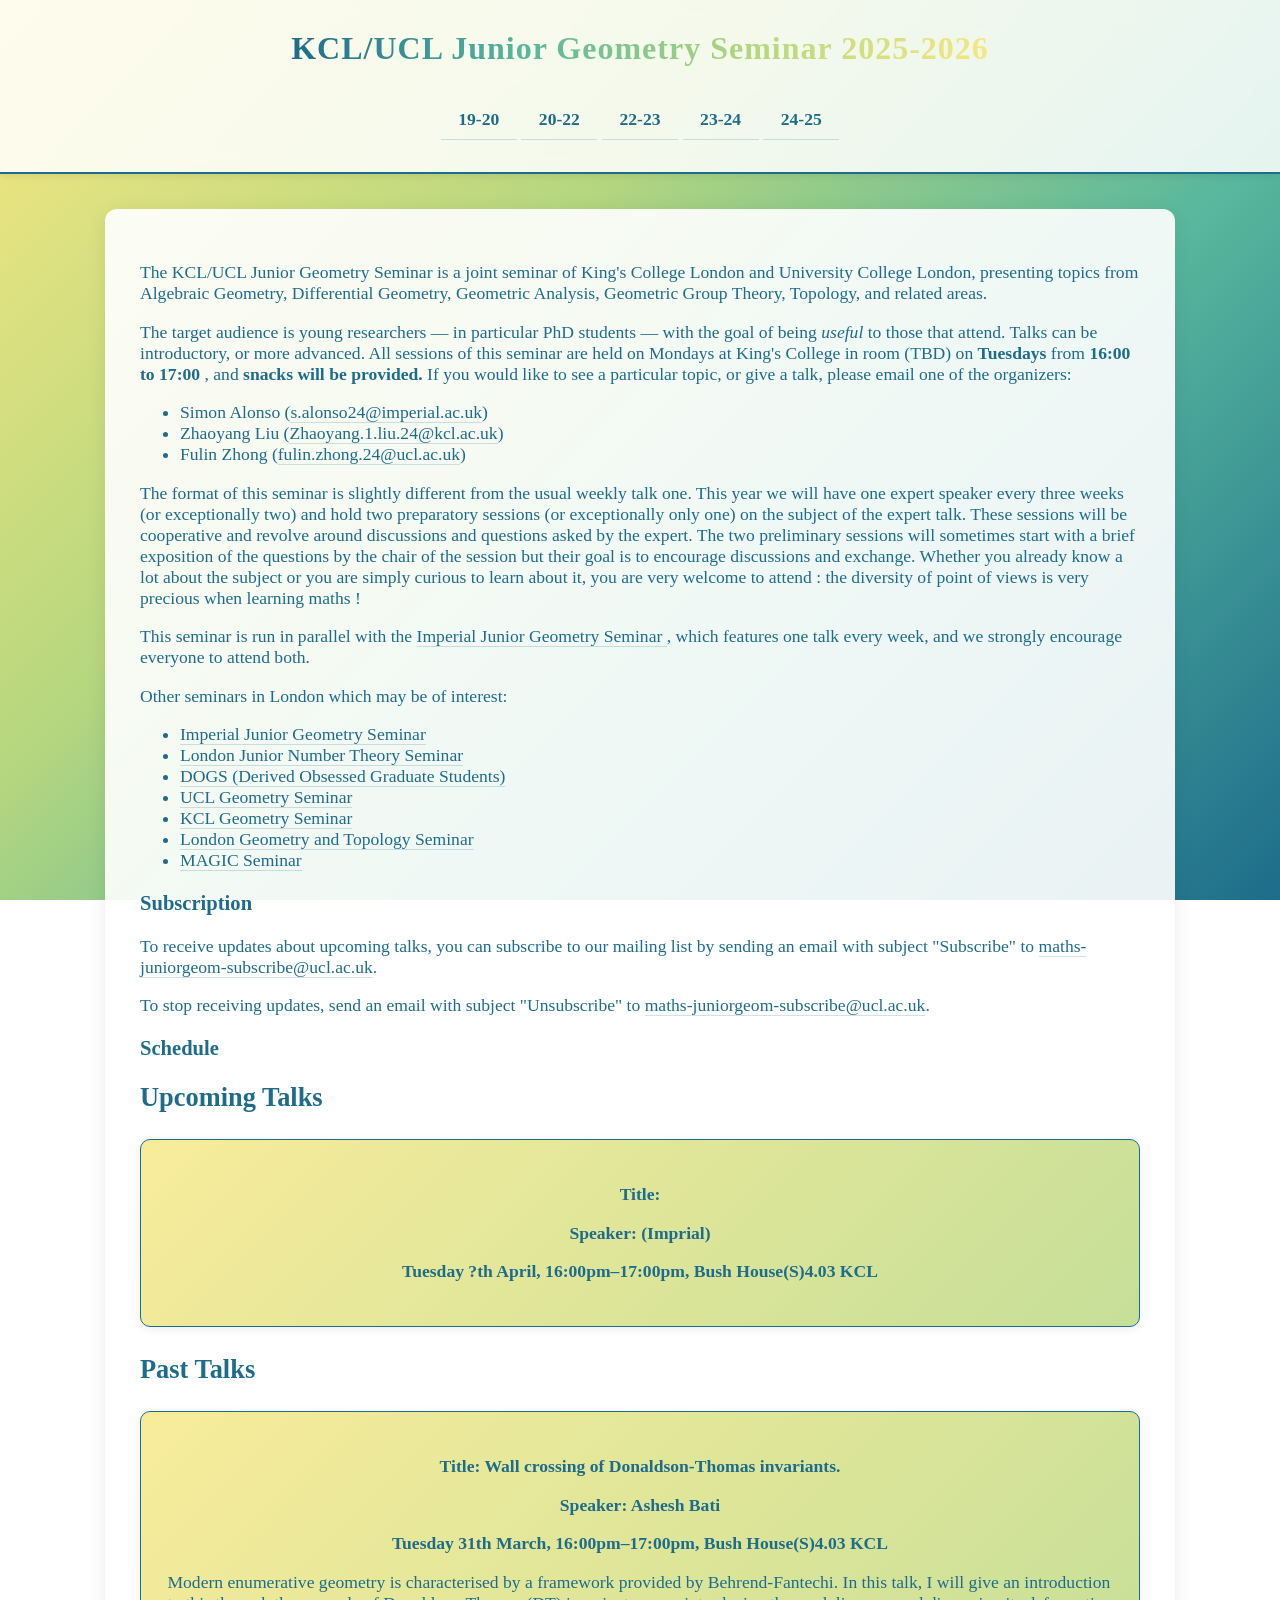
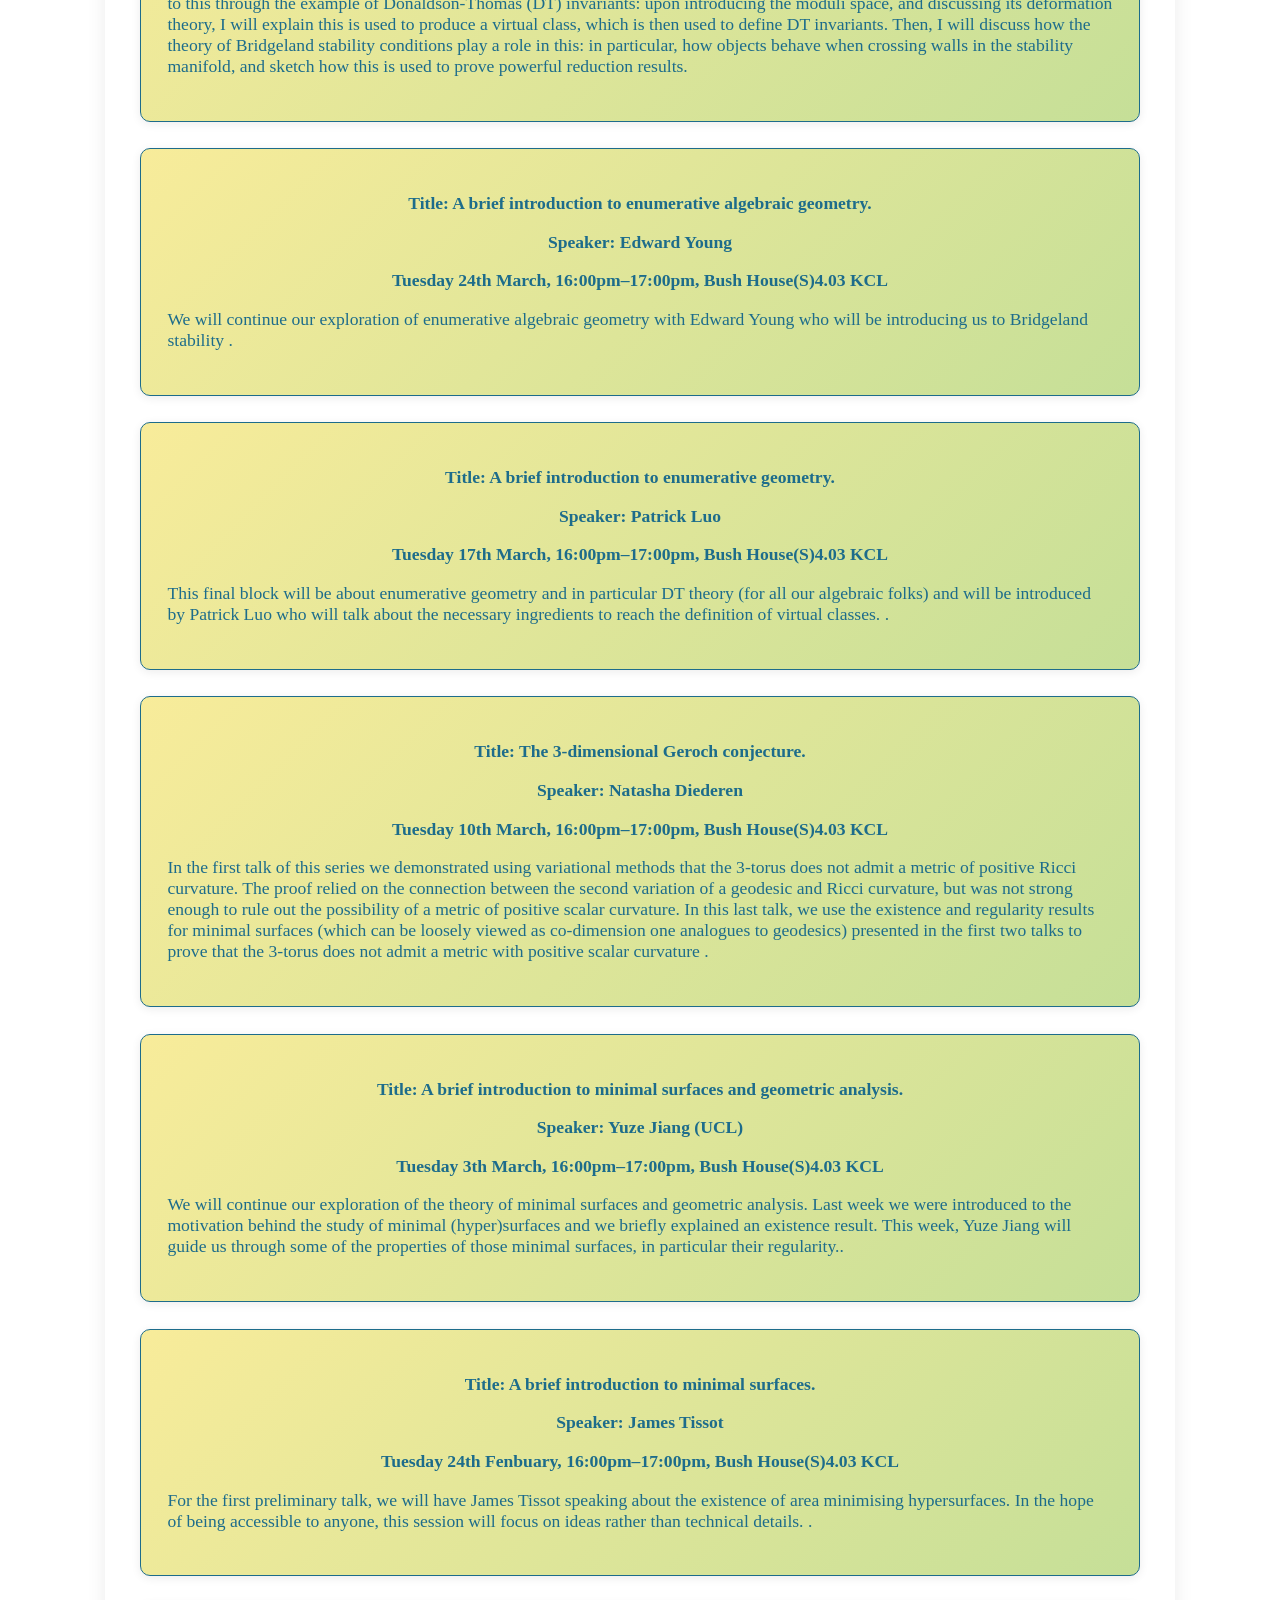
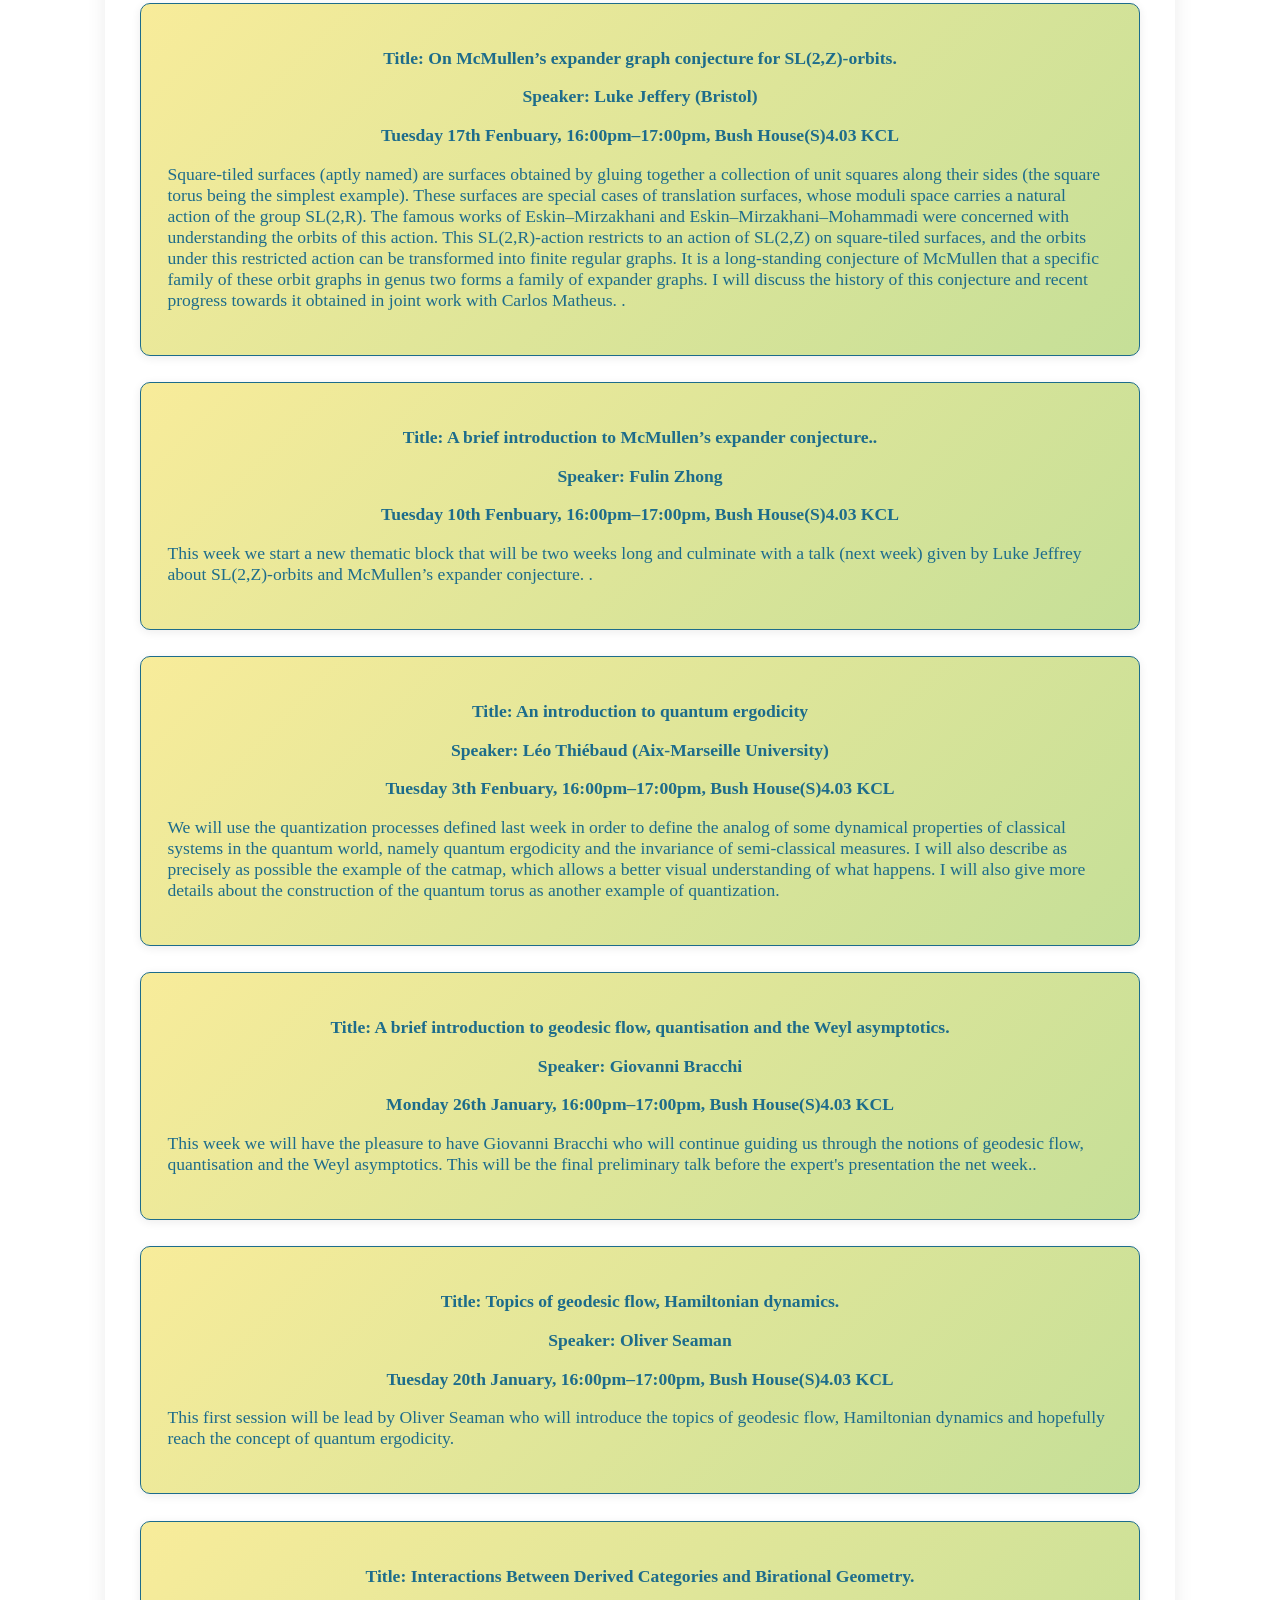
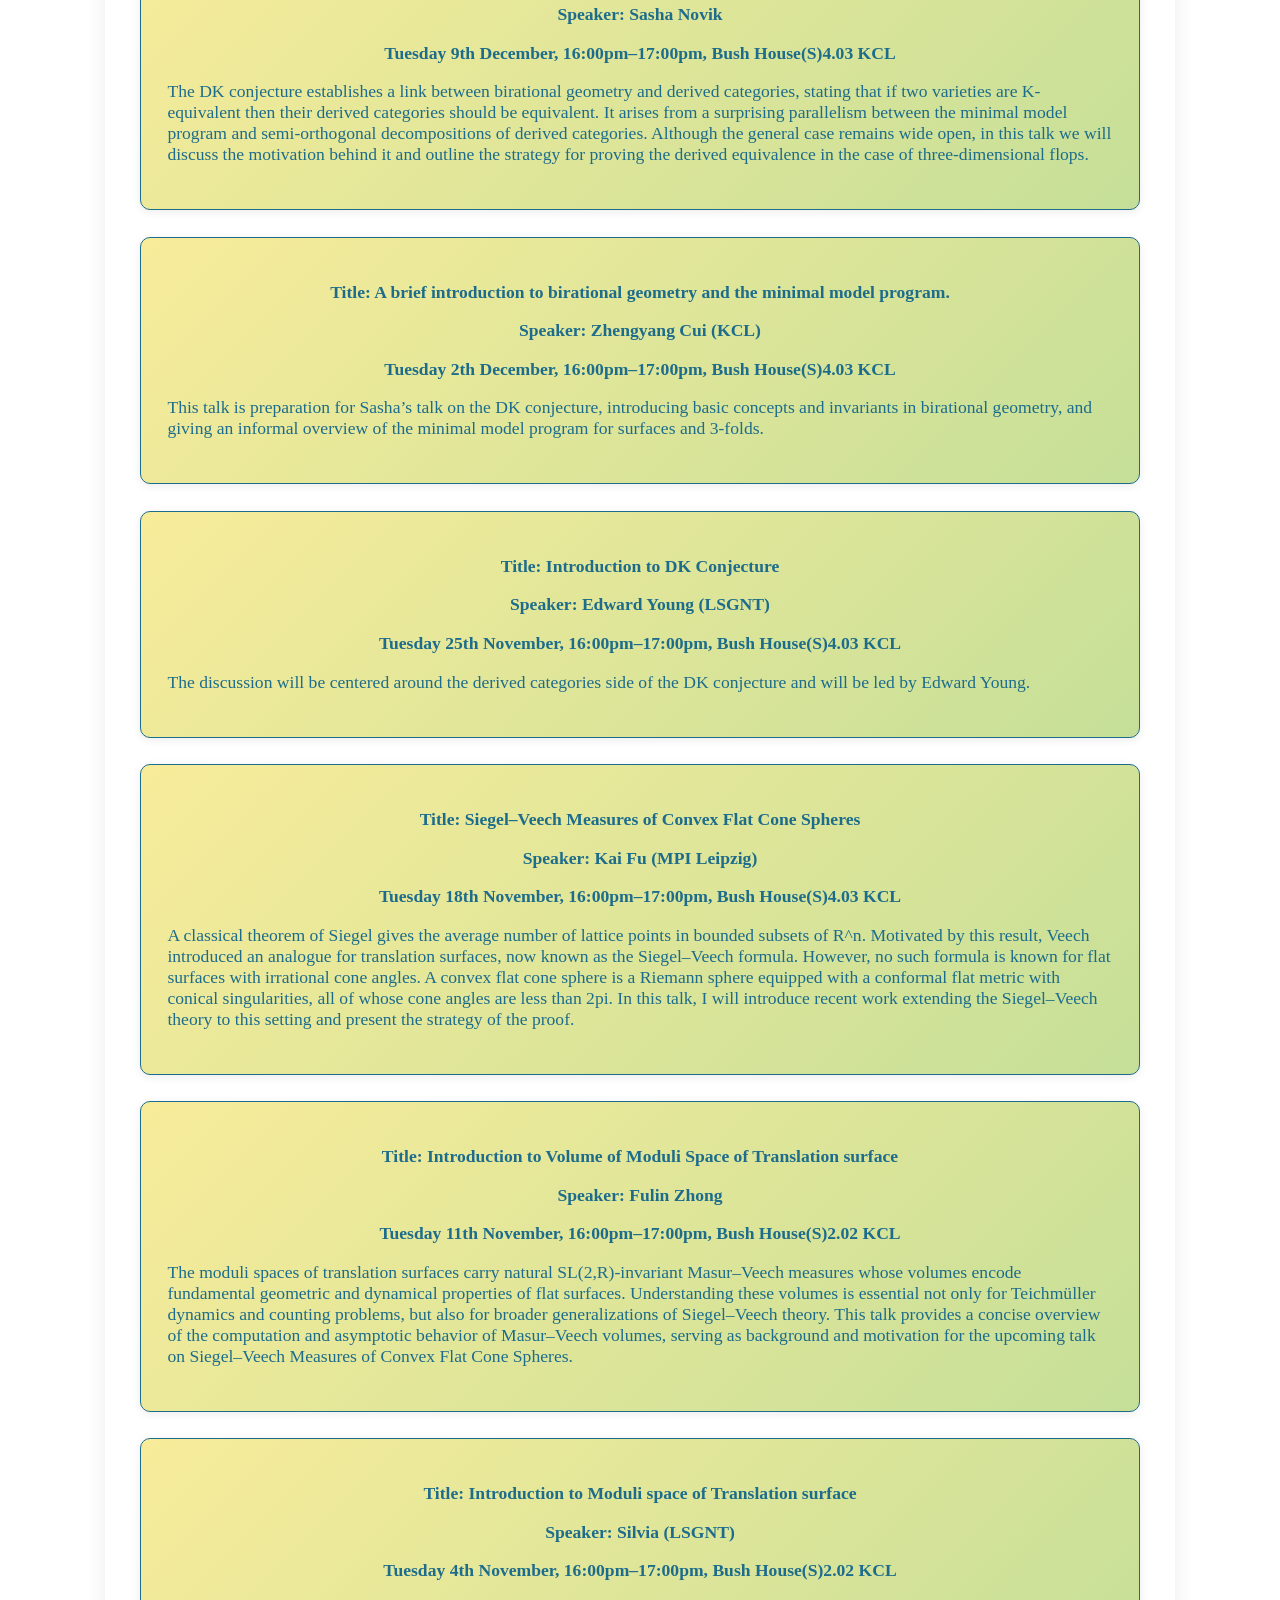
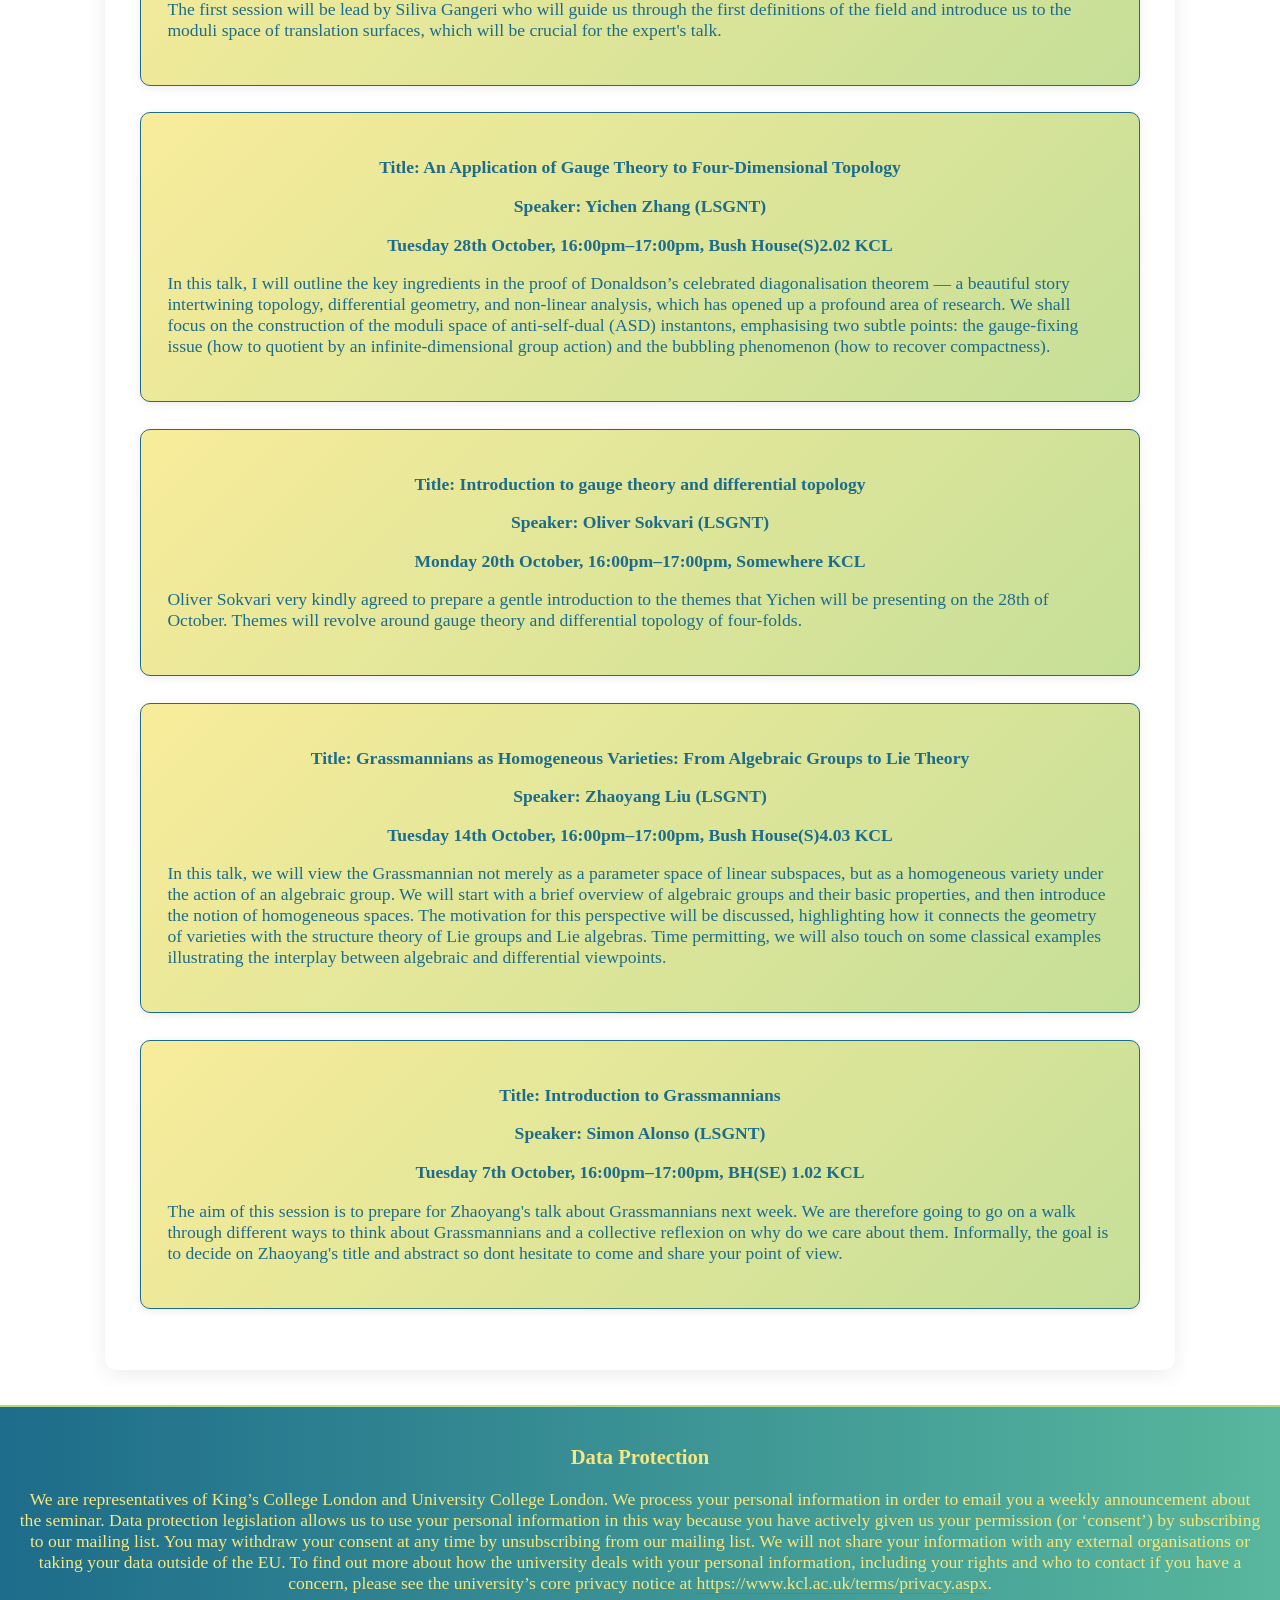
==== commit bf1a39e1: "Update index.html" ====
--- a/index.html
+++ b/index.html
@@ -131,8 +131,8 @@
         <ul class="schedule-list">
            <li>
                 <p class="schedule-info">Title: </p>
-                <p class="schedule-info">Speaker: Aliaksandra Novik  (Imprial)</p>
-                <p class="schedule-info">Tuesday 9th December, 16:00pm–17:00pm,
+                <p class="schedule-info">Speaker:   (Imprial)</p>
+                <p class="schedule-info">Tuesday ?th April, 16:00pm–17:00pm,
                     Bush House(S)4.03 KCL</p>
                 <p class="schedule-abstract">
            </li>
@@ -235,12 +235,12 @@
                 <p class="schedule-abstract">This talk is preparation for Sasha’s talk on the DK conjecture, introducing basic concepts and invariants in birational geometry, and giving an informal overview of the minimal model program for surfaces and 3-folds.
           </li>
           <li>
-                <p class="schedule-info">Title: DK Conjecture </p>
+                <p class="schedule-info">Title: Introduction to DK Conjecture </p>
                 <p class="schedule-info">Speaker:  Edward Young (LSGNT)</p>
                 <p class="schedule-info">Tuesday 25th November, 16:00pm–17:00pm,
                     Bush House(S)4.03 KCL</p>
                 <p class="schedule-abstract">
-                  TBD
+                  The discussion will be centered around the derived categories side of the DK conjecture and will be led by Edward Young.
           </li>
           <li>
                 <p class="schedule-info">Title: Siegel–Veech Measures of Convex Flat Cone Spheres </p>
@@ -267,7 +267,7 @@
                 <p class="schedule-info">Speaker: Silvia  (LSGNT)</p>
                 <p class="schedule-info">Tuesday 4th November, 16:00pm–17:00pm,
                     Bush House(S)2.02 KCL</p>
-                <p class="schedule-abstract">TBD</p>
+                <p class="schedule-abstract">The first session will be lead by Siliva Gangeri who will guide us through the first definitions of the field and introduce us to the moduli space of translation surfaces, which will be crucial for the expert's talk.</p>
             </li>
             <li>
                 <p class="schedule-info">Title: An Application of Gauge Theory to Four-Dimensional Topology </p>
@@ -278,11 +278,11 @@
 </p>
             </li>
           <li>
-                <p class="schedule-info">Title: TBD </p>
-                <p class="schedule-info">Speaker: Oliver  (LSGNT)</p>
+                <p class="schedule-info">Title: Introduction to gauge theory and differential topology </p>
+                <p class="schedule-info">Speaker: Oliver Sokvari  (LSGNT)</p>
                 <p class="schedule-info">Monday 20th October, 16:00pm–17:00pm,
                     Somewhere KCL</p>
-                <p class="schedule-abstract">TBD</p>
+                <p class="schedule-abstract">Oliver Sokvari very kindly agreed to prepare a gentle introduction to the themes that Yichen will be presenting on the 28th of October. Themes will revolve around gauge theory and differential topology of four-folds.</p>
             </li>
             <li>
                 <p class="schedule-info">Title: Grassmannians as Homogeneous Varieties: From Algebraic Groups to Lie Theory </p>
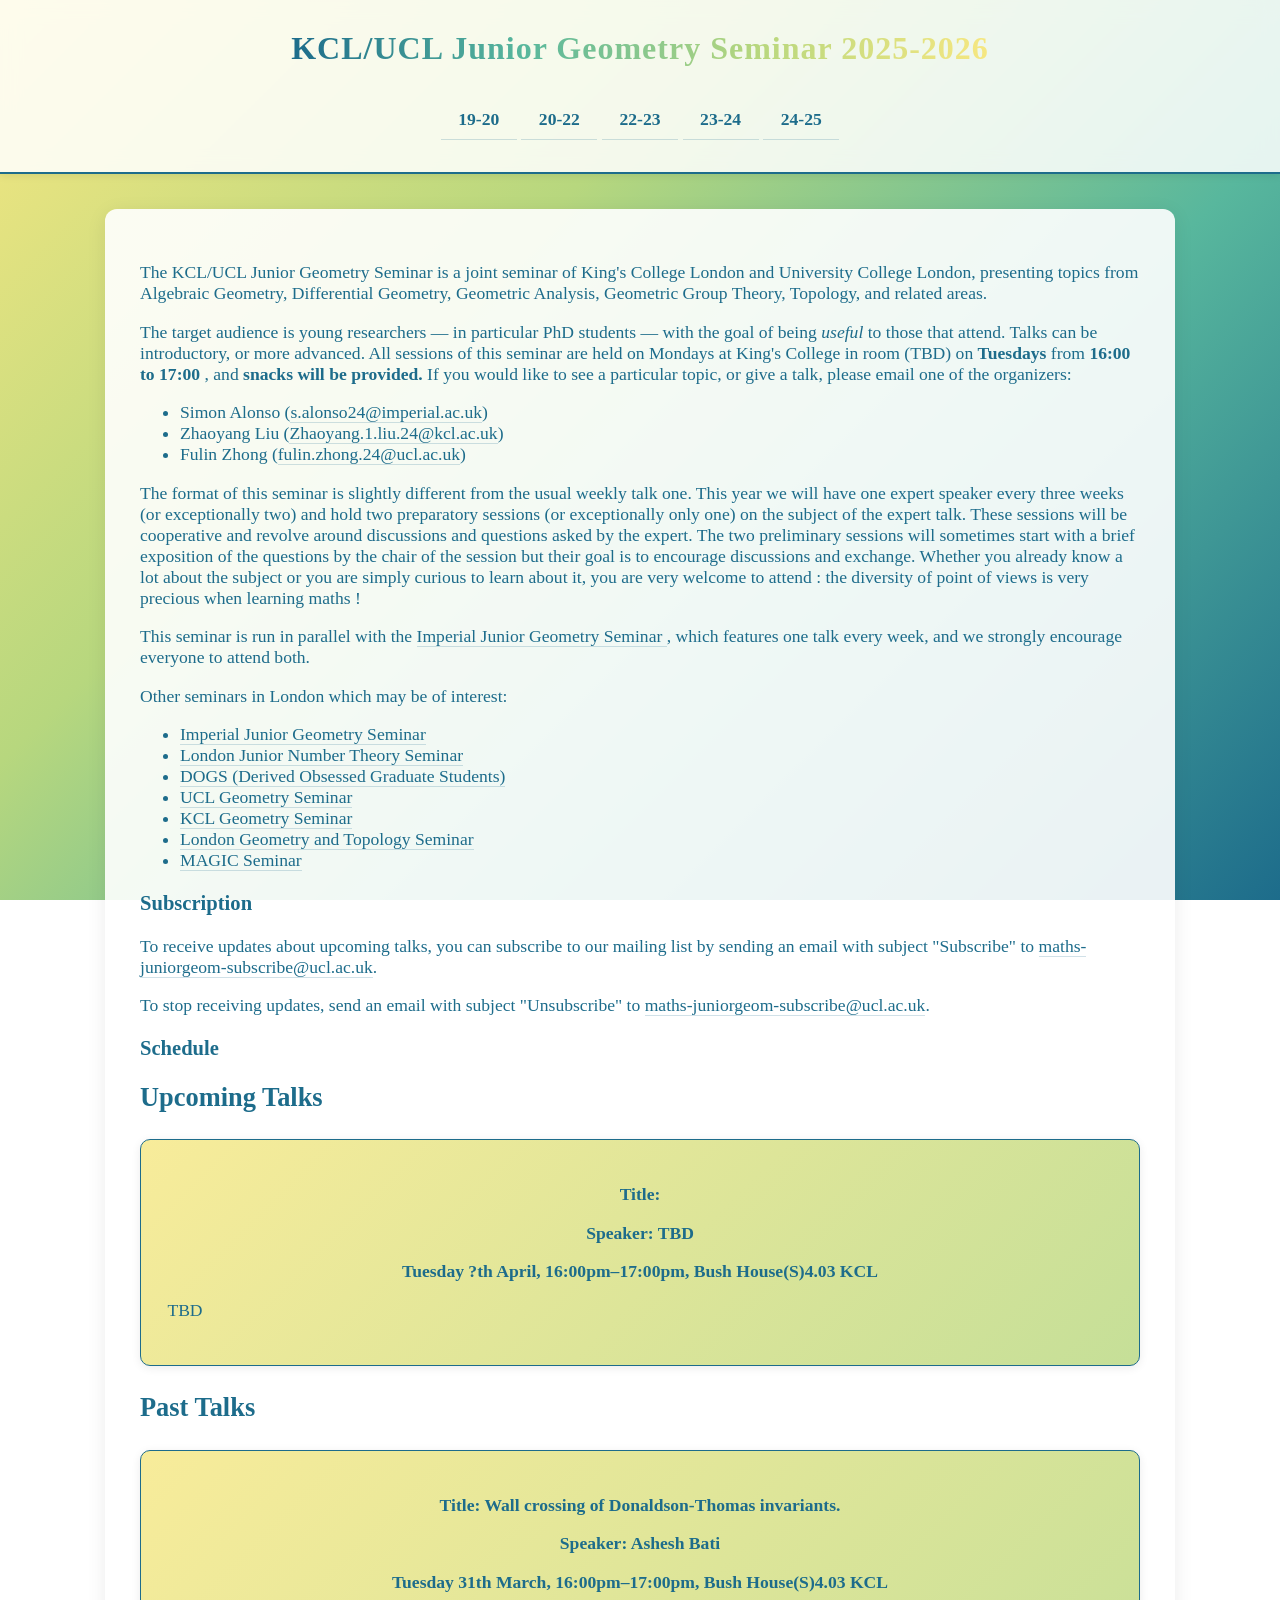
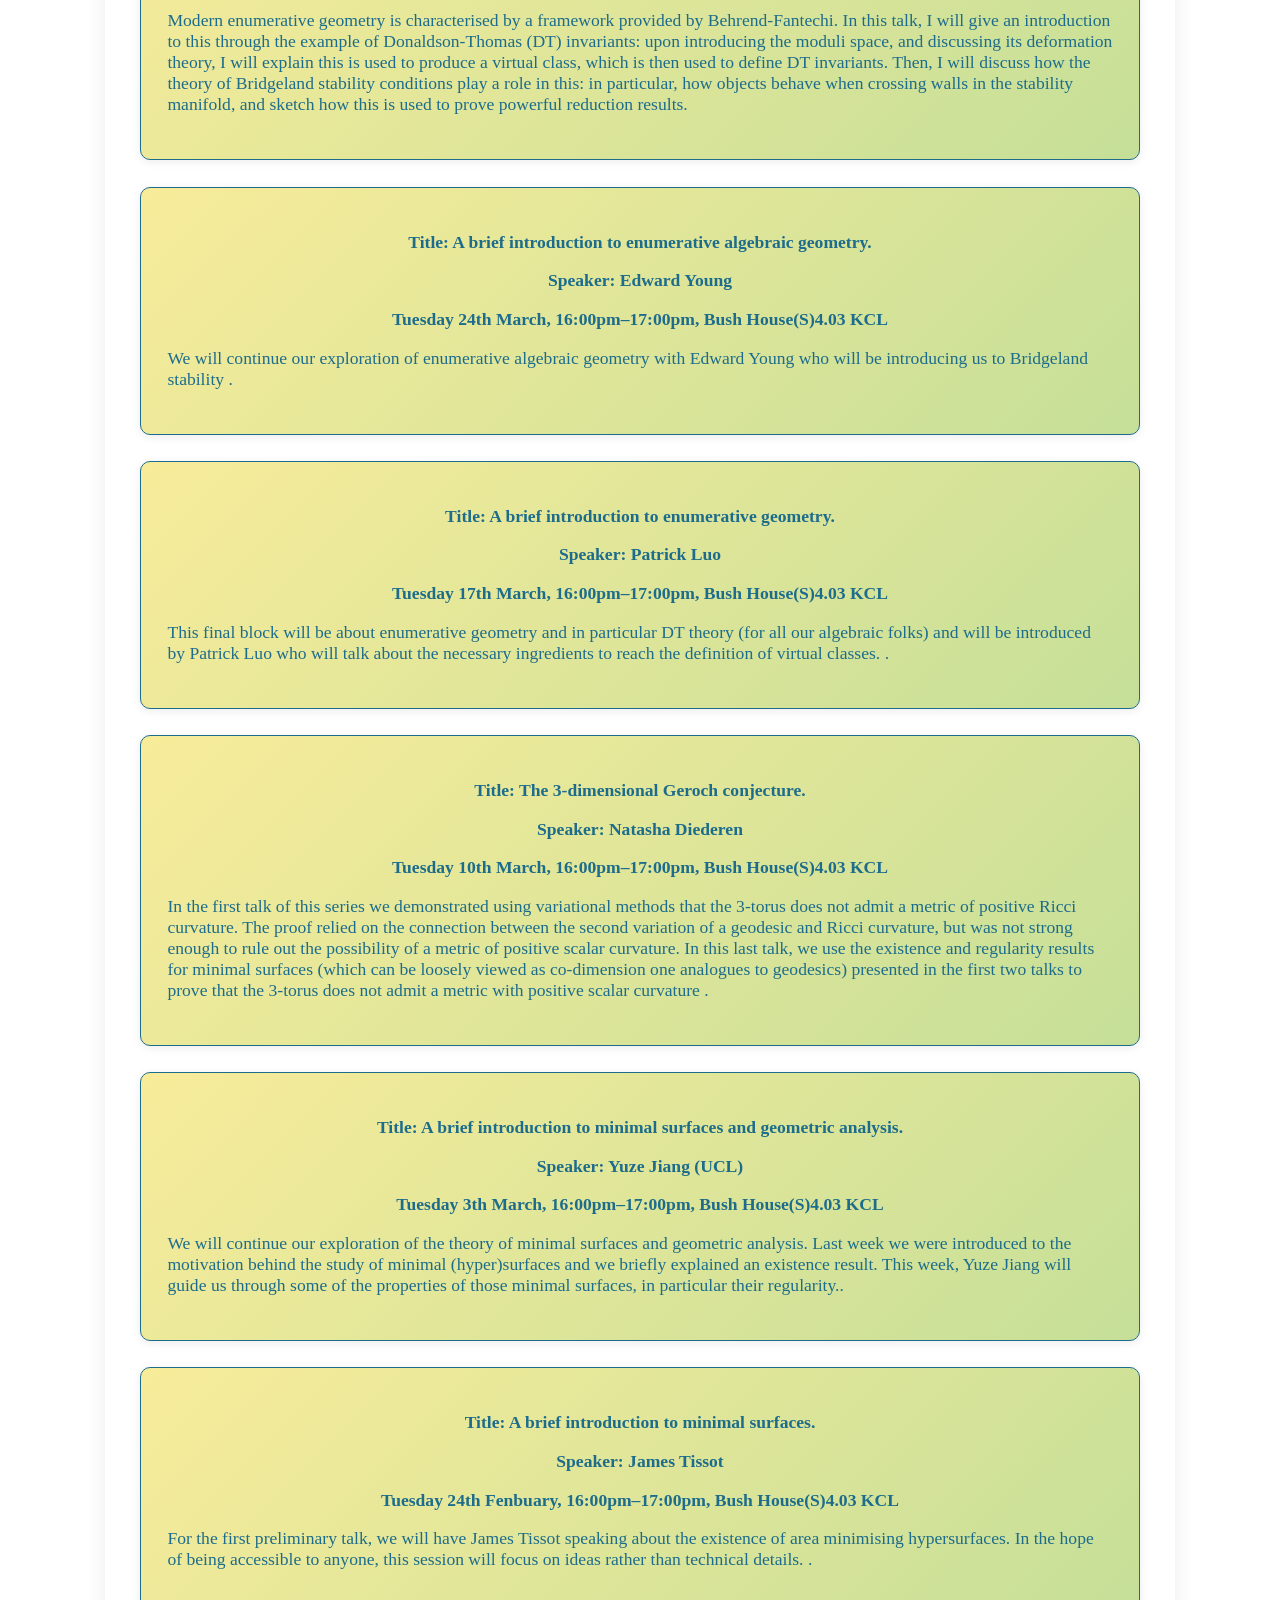
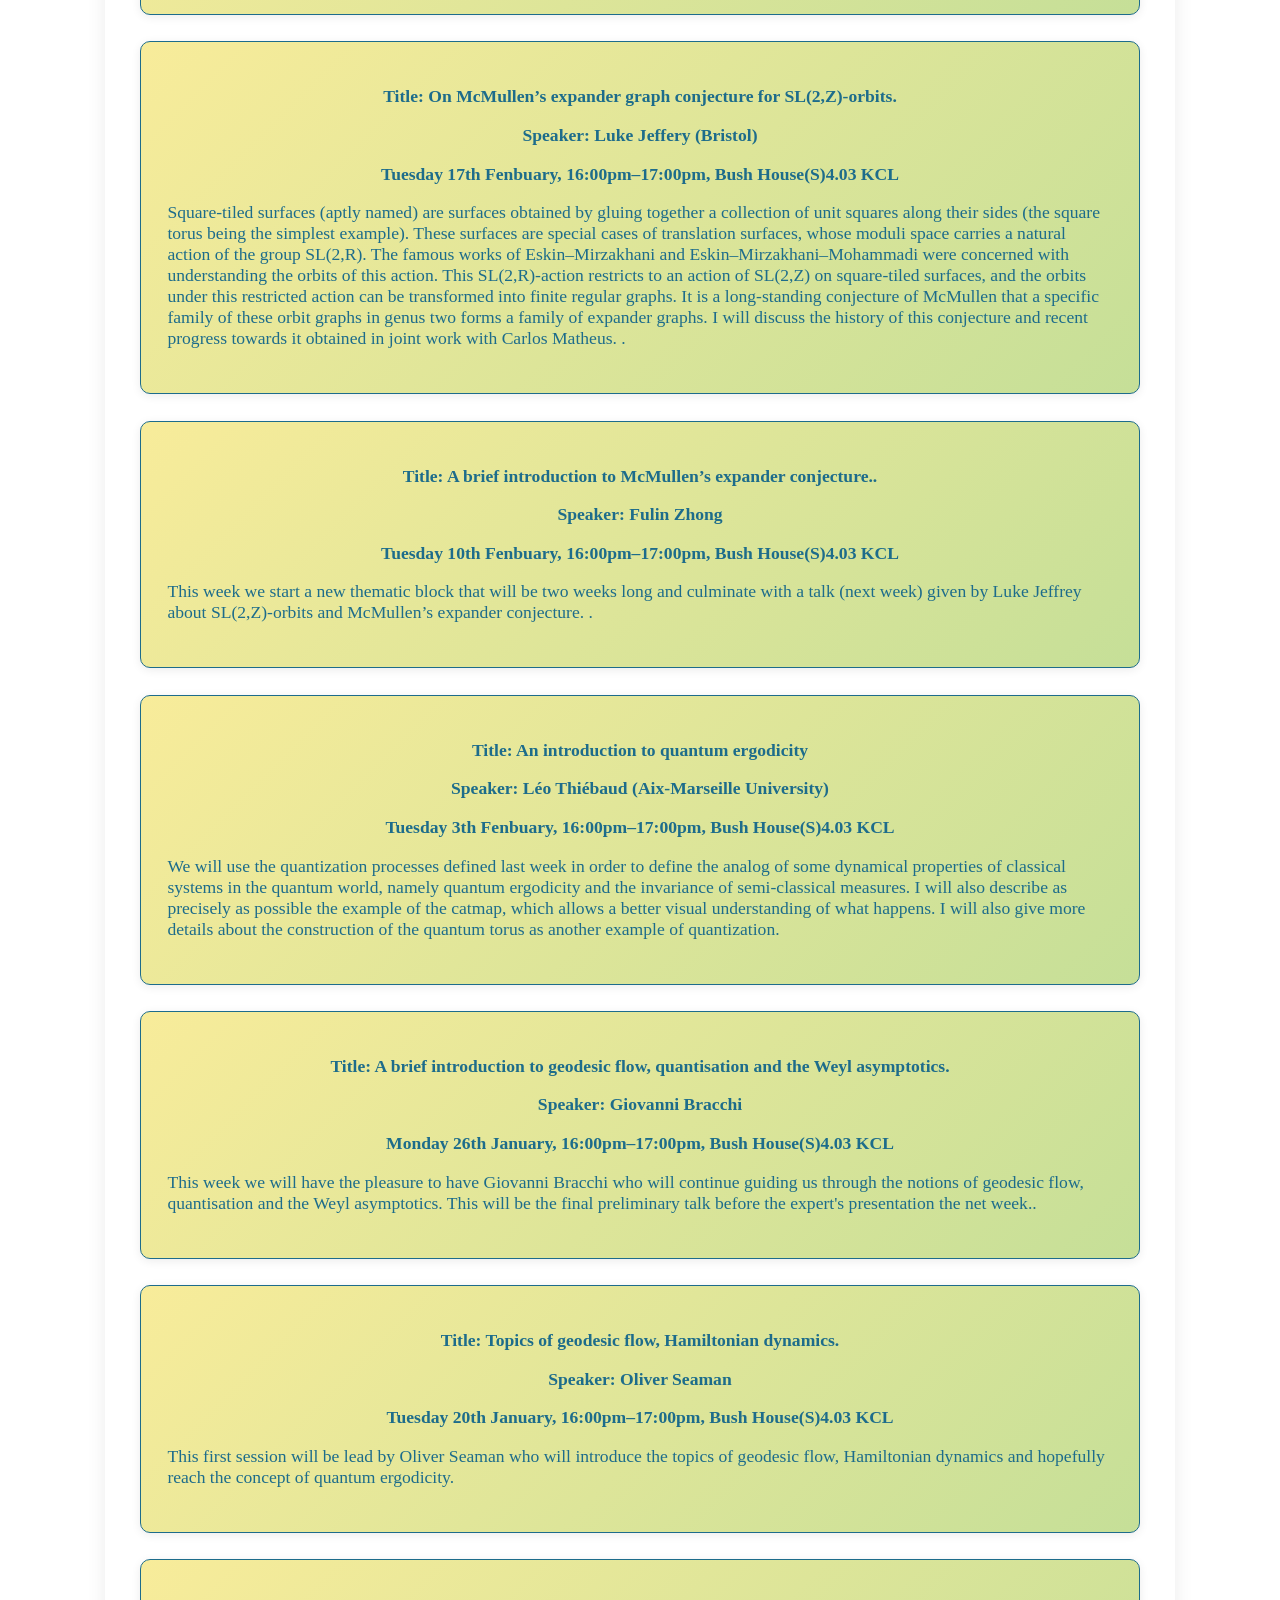
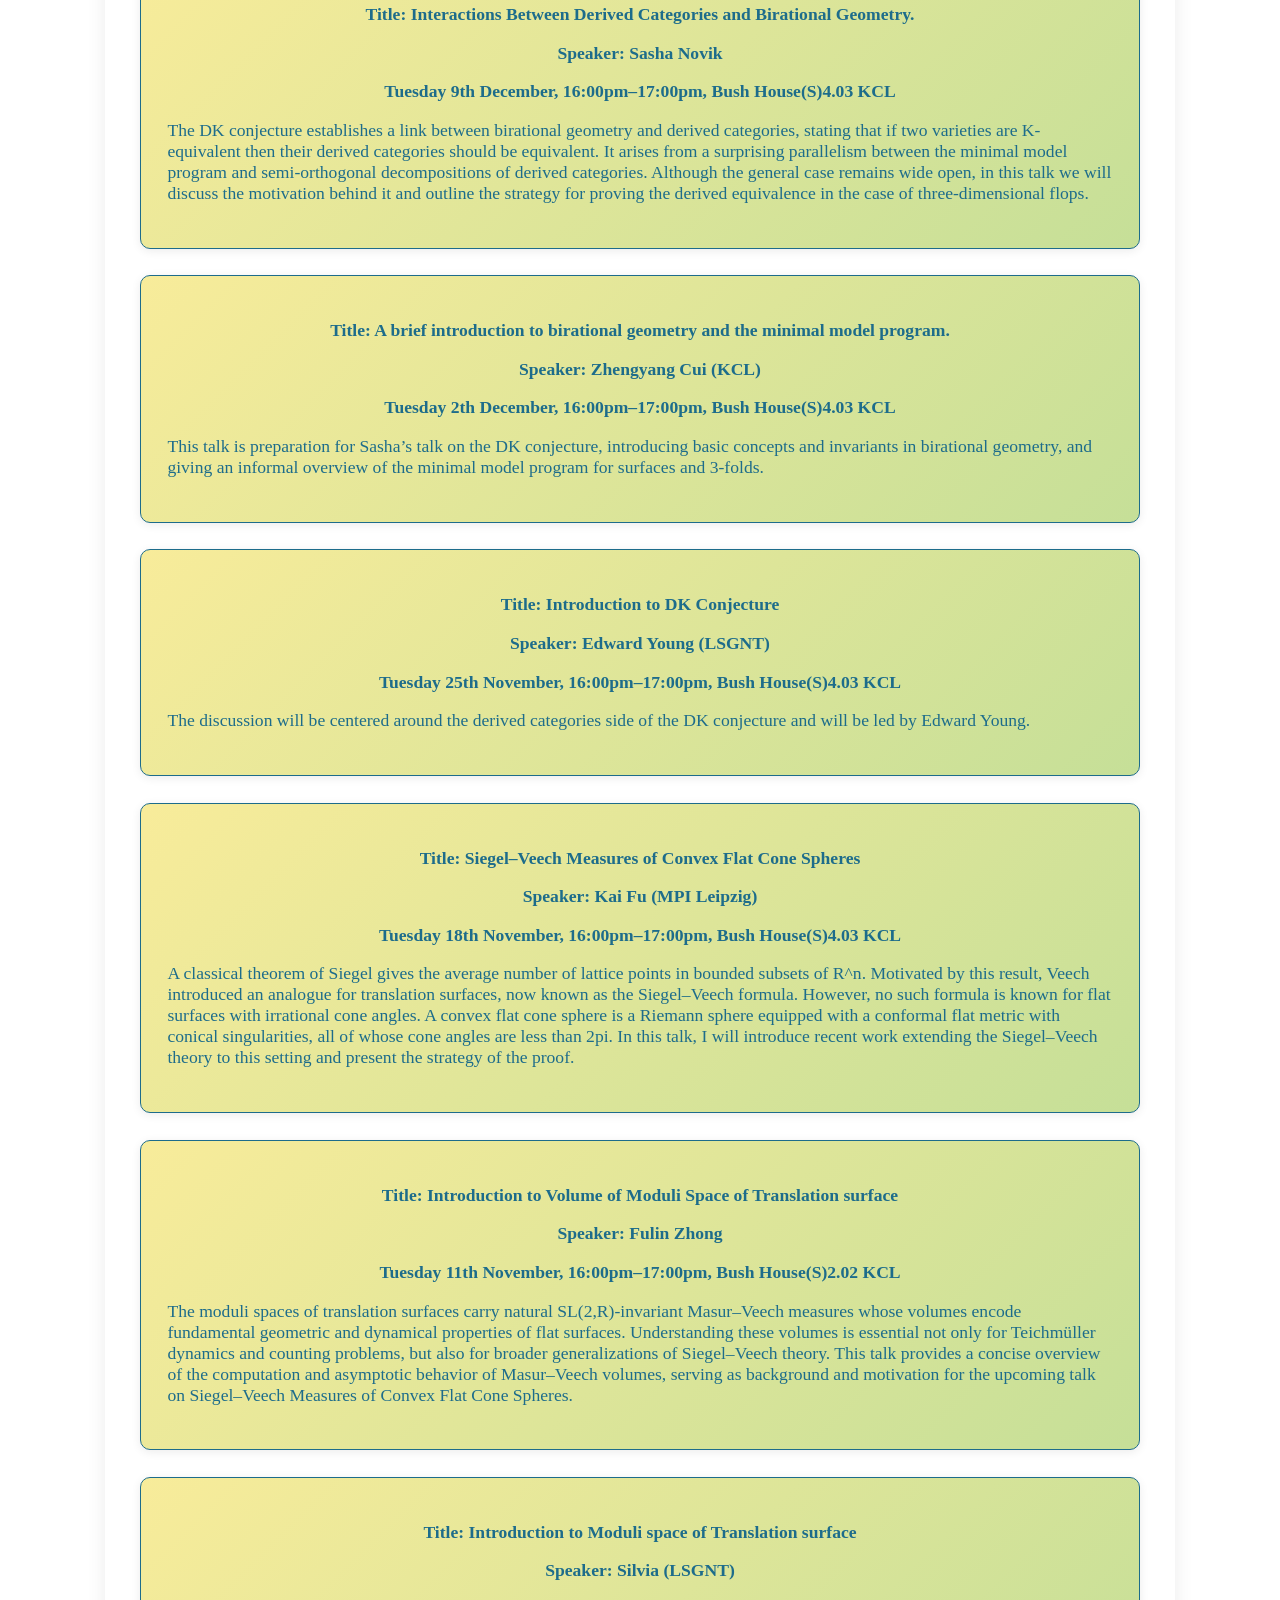
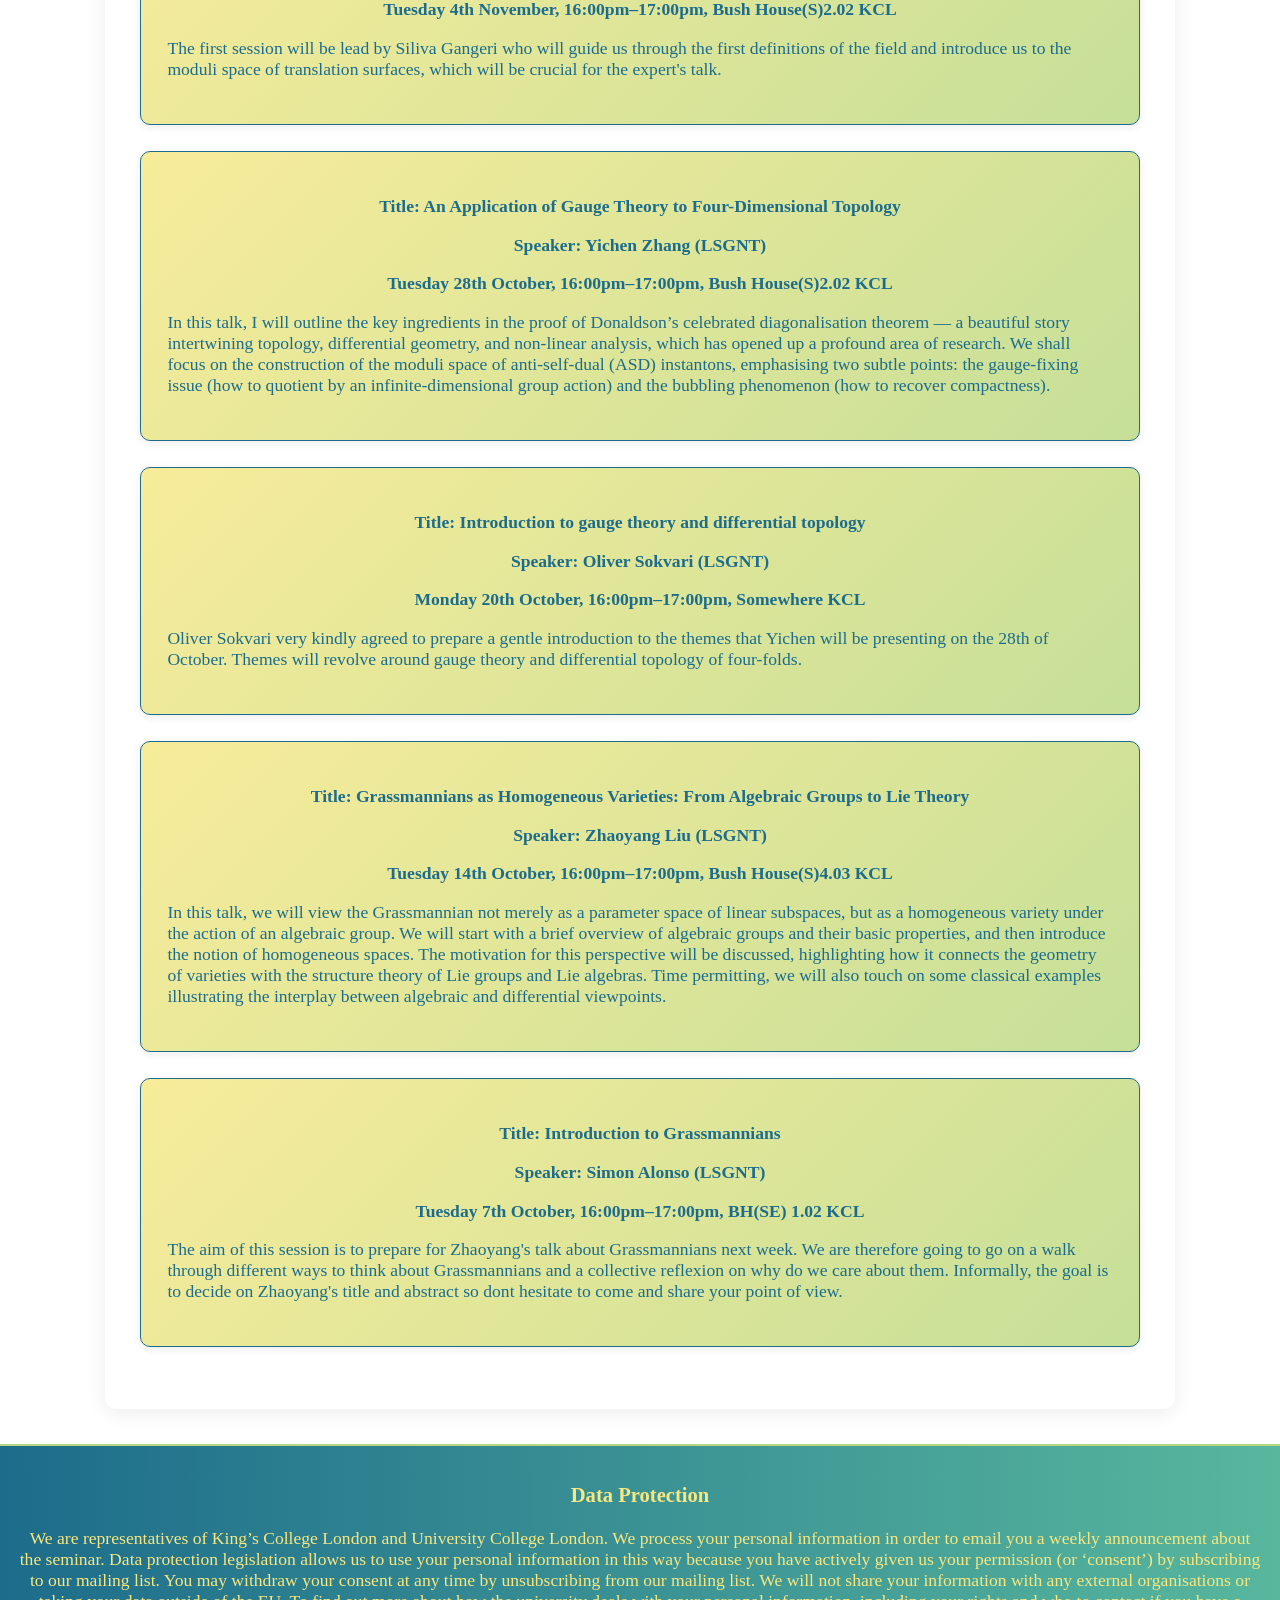
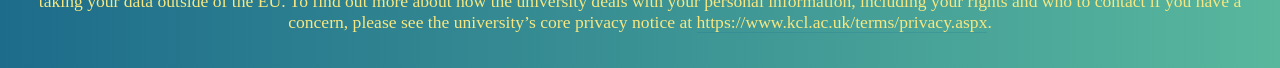
==== commit adc2eaaa: "Update index.html" ====
--- a/index.html
+++ b/index.html
@@ -131,10 +131,10 @@
         <ul class="schedule-list">
            <li>
                 <p class="schedule-info">Title: </p>
-                <p class="schedule-info">Speaker:   (Imprial)</p>
+                <p class="schedule-info">Speaker:   TBD</p>
                 <p class="schedule-info">Tuesday ?th April, 16:00pm–17:00pm,
                     Bush House(S)4.03 KCL</p>
-                <p class="schedule-abstract">
+                <p class="schedule-abstract"> TBD
            </li>
         </ul>
 
